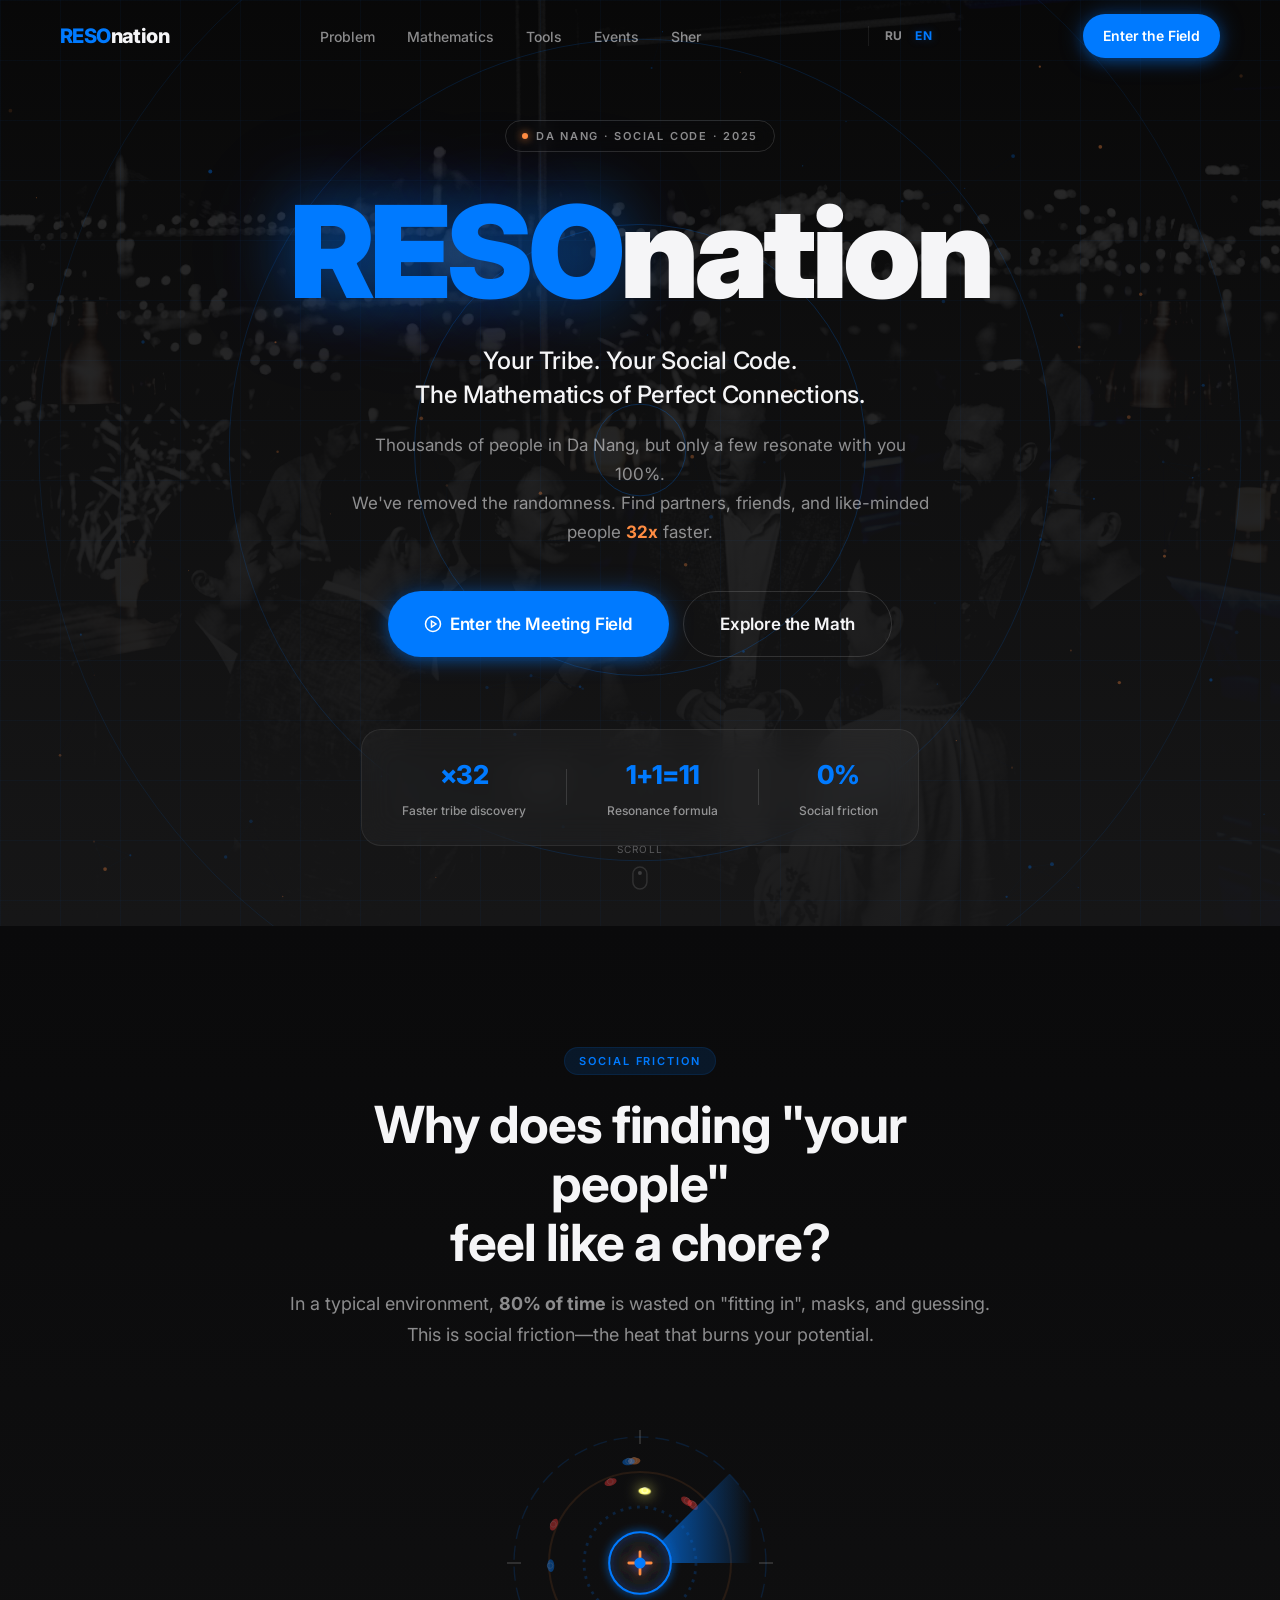
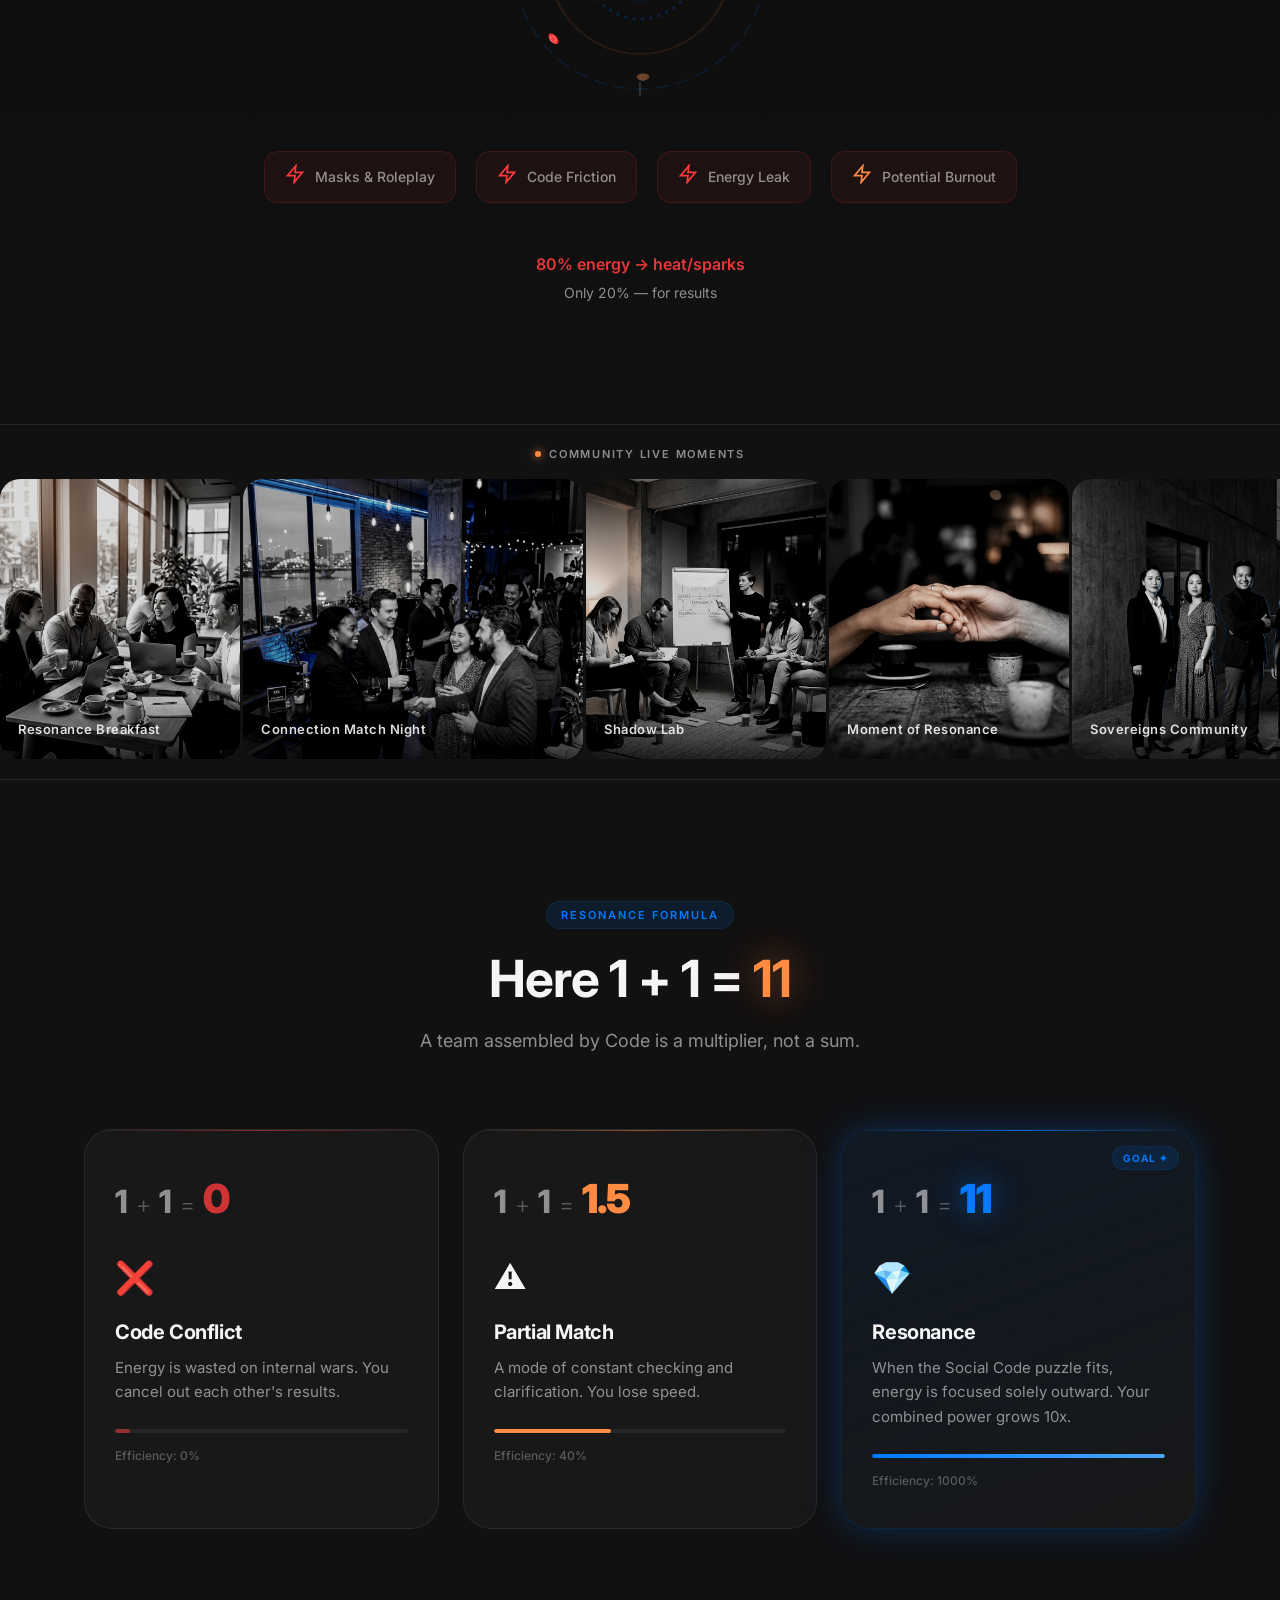
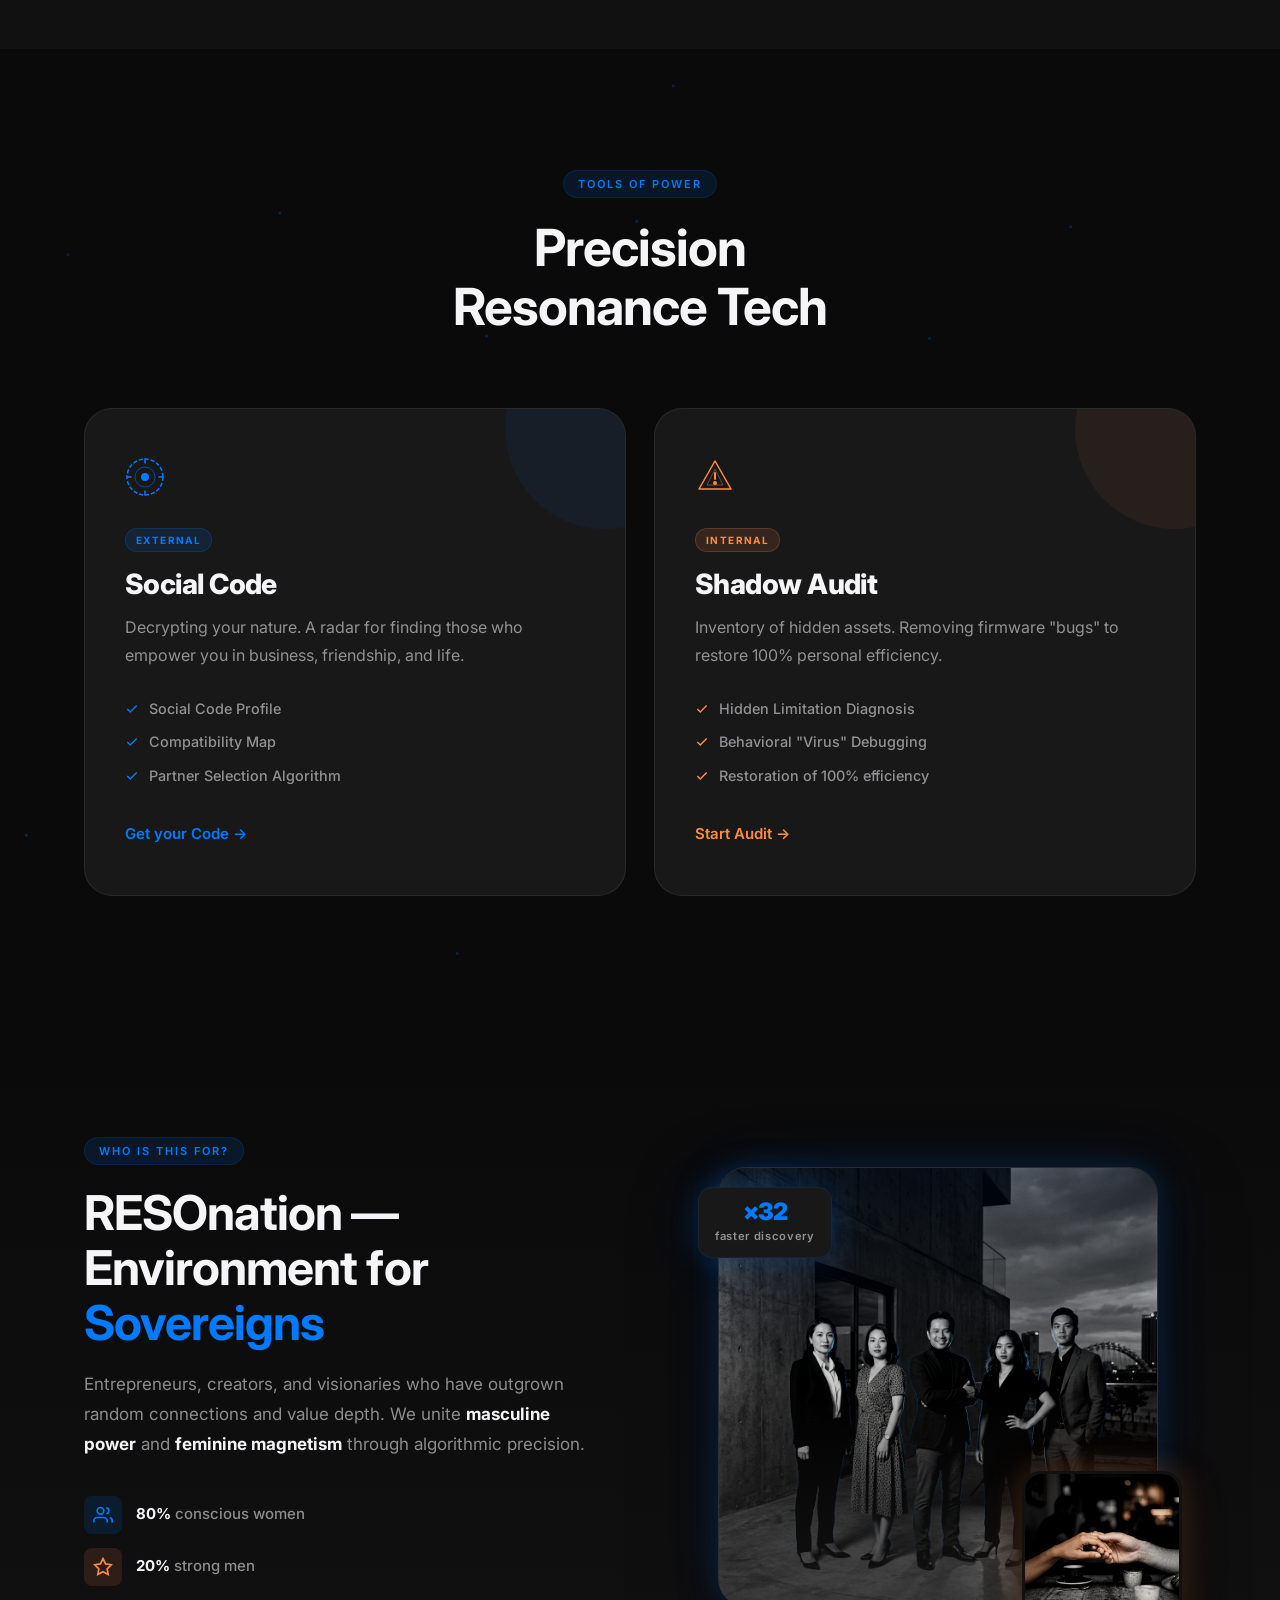
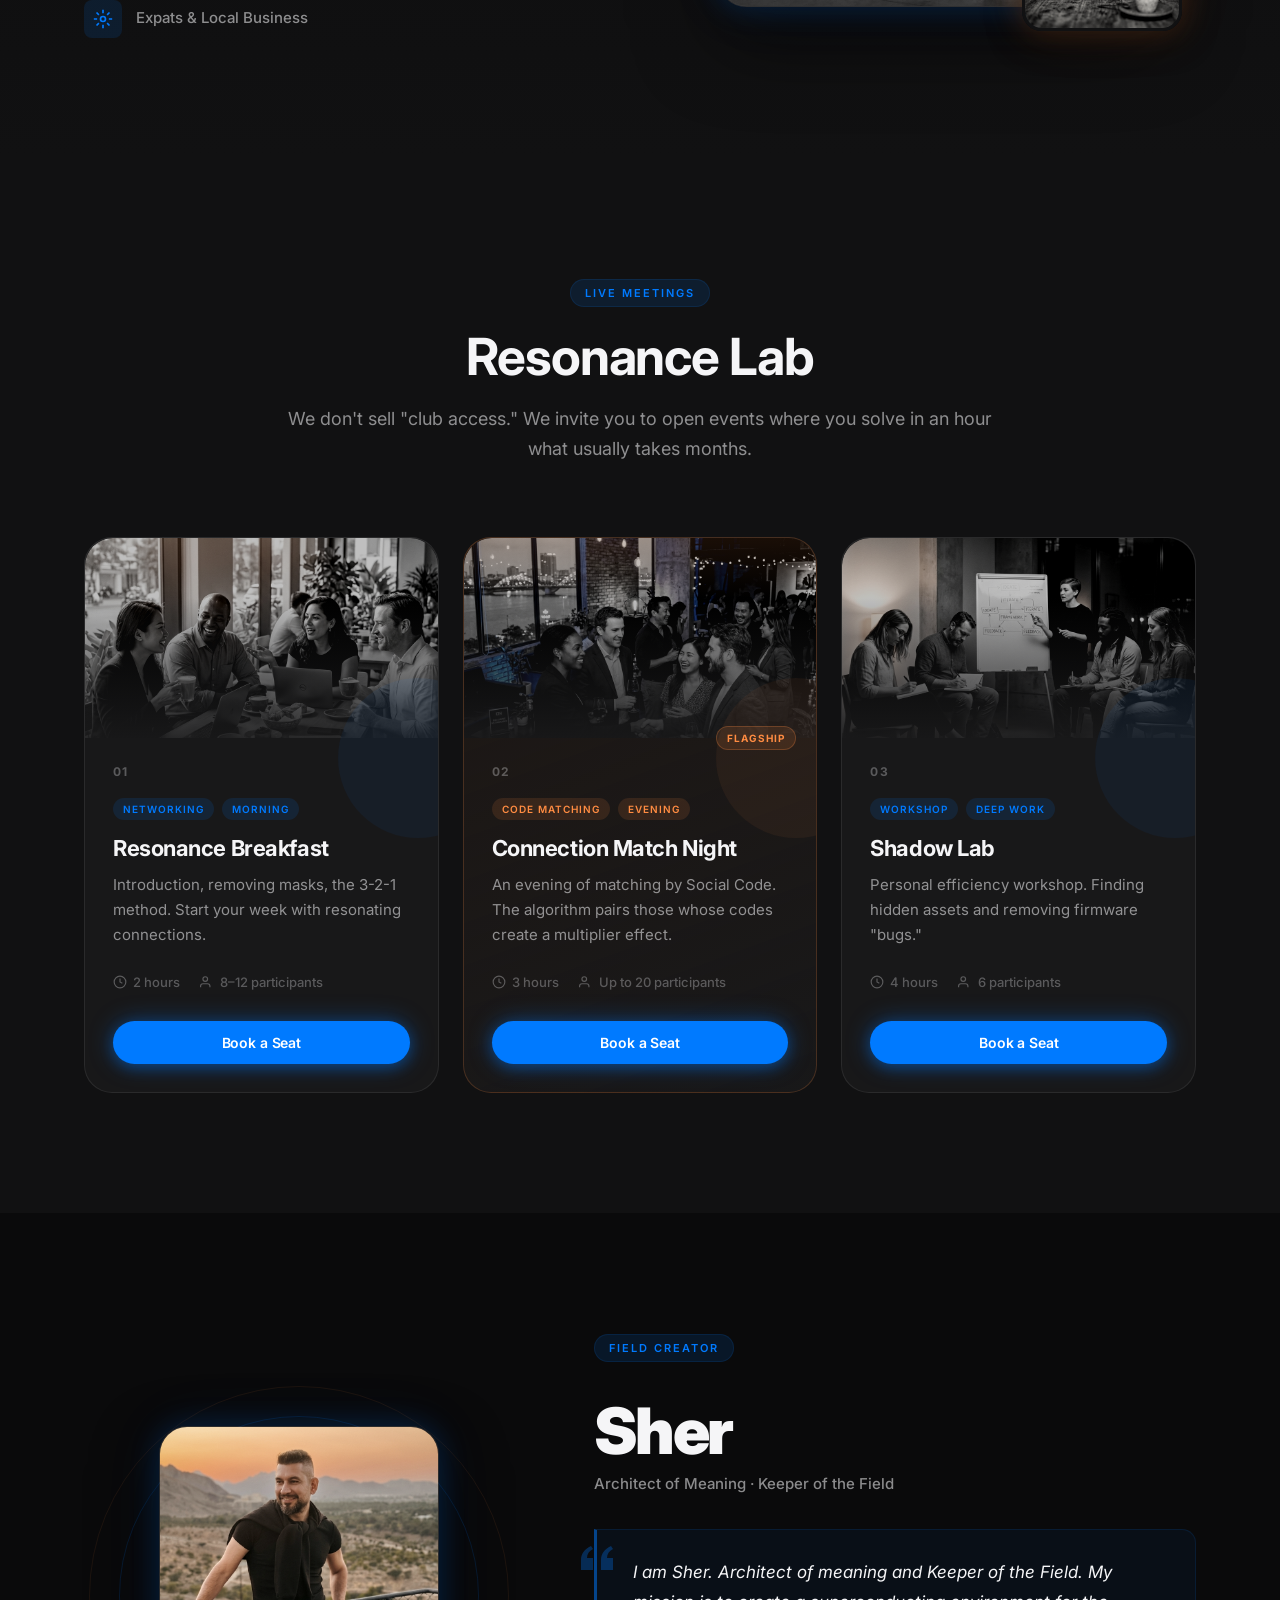
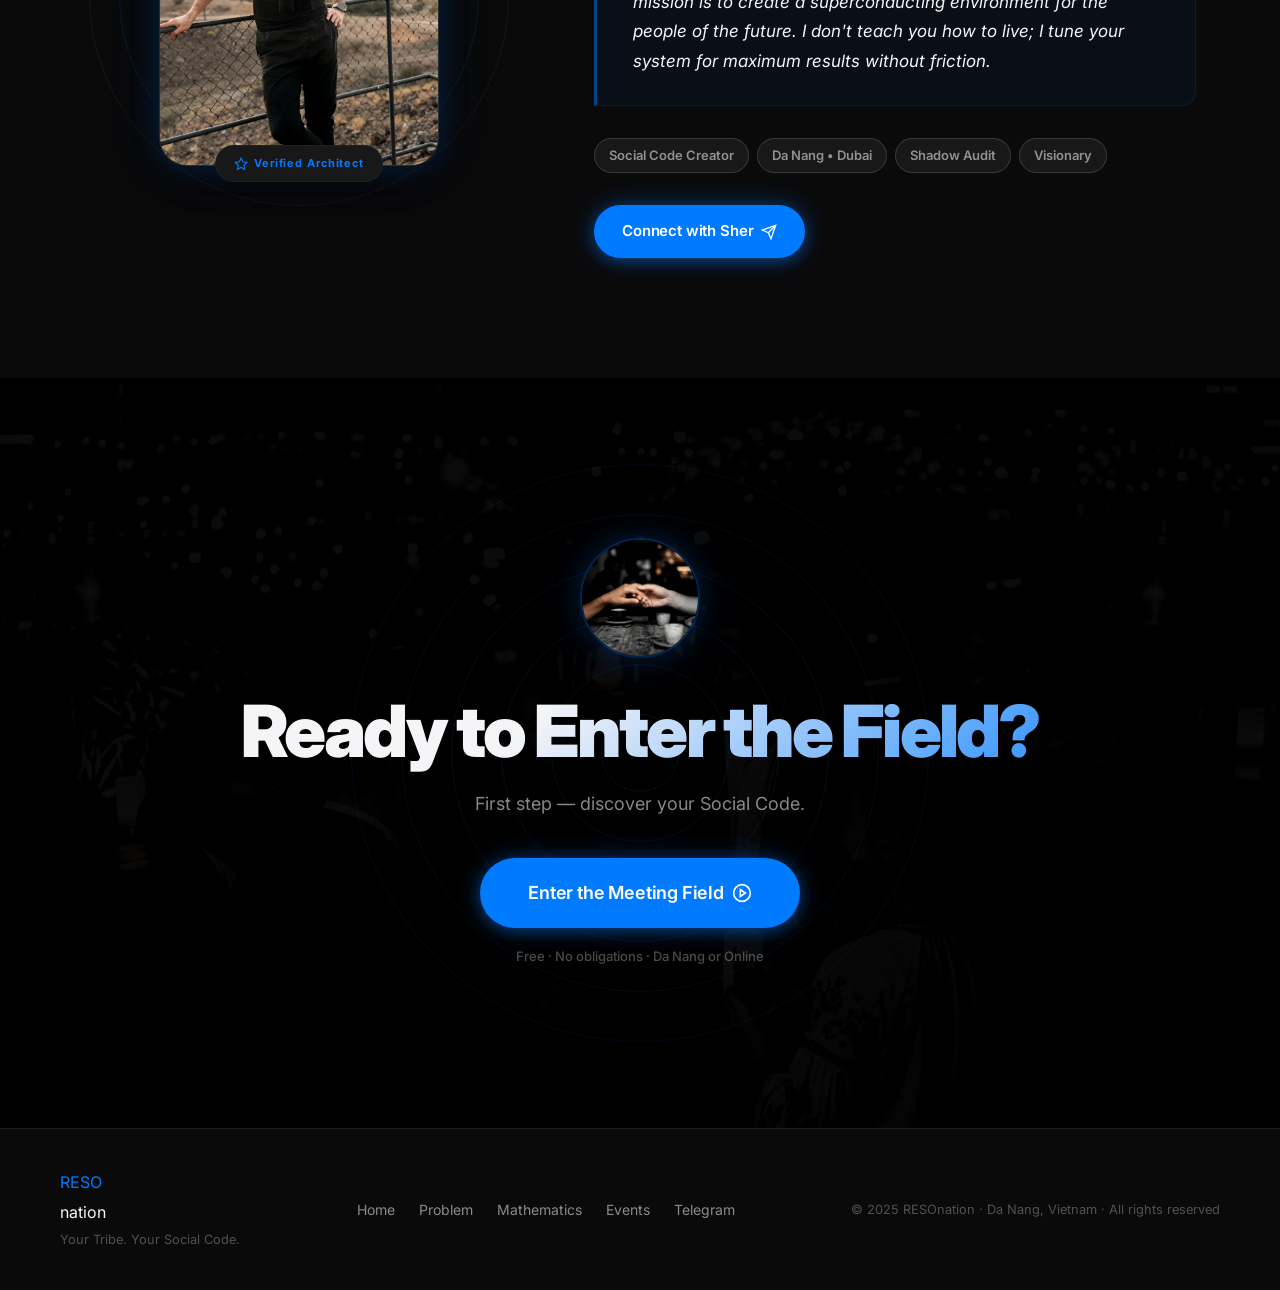
==== en.html @ 1ac28fac "feat: eliminate horizontal block shifts and restrict hero parallax" ====
<!DOCTYPE html>
<html lang="en">
<head>
  <meta charset="UTF-8" />
  <meta name="viewport" content="width=device-width, initial-scale=1.0" />
  <title>RESOnation — Your Tribe. Your Social Code.</title>
  <meta name="description" content="Find partners, friends, and like-minded people 32x faster. Social Code decryption for entrepreneurs and visionaries of Da Nang." />
  <link rel="preconnect" href="https://fonts.googleapis.com" />
  <link rel="preconnect" href="https://fonts.gstatic.com" crossorigin />
  <link href="https://fonts.googleapis.com/css2?family=Inter:wght@300;400;500;600;700;800;900&display=swap" rel="stylesheet" />
  <link rel="stylesheet" href="styles.css" />
</head>
<body>

  <!-- ═══════════════════════════════════════════════ NAV -->
  <nav class="nav" id="nav">
    <div class="nav__inner">
      <a href="#hero" class="nav__logo">
        <span class="logo-reso">RESO</span><span class="logo-nation">nation</span>
      </a>
      <ul class="nav__links">
        <li><a href="#problem">Problem</a></li>
        <li><a href="#math">Mathematics</a></li>
        <li><a href="#tools">Tools</a></li>
        <li><a href="#events">Events</a></li>
        <li><a href="#architect">Sher</a></li>
      </ul>
      <div class="lang-switcher">
        <a href="index.html" class="lang-link">RU</a>
        <a href="en.html" class="lang-link active">EN</a>
      </div>
      <a href="https://t.me/" id="nav-cta" class="btn btn--primary btn--sm">Enter the Field</a>
      <button class="nav__burger" id="nav-burger" aria-label="Menu">
        <span></span><span></span><span></span>
      </button>
    </div>
    <div class="nav__mobile" id="nav-mobile">
      <a href="#problem">Problem</a>
      <a href="#math">Mathematics</a>
      <a href="#tools">Tools</a>
      <a href="#events">Events</a>
      <a href="#architect">Sher</a>
      <div class="lang-switcher">
        <a href="index.html" class="lang-link">RU</a>
        <a href="en.html" class="lang-link active">EN</a>
      </div>
      <a href="https://t.me/" class="btn btn--primary">Enter the Field</a>
    </div>
  </nav>

  <!-- ═══════════════════════════════════════════════ HERO -->
  <section class="hero" id="hero">
    <!-- Photo background -->
    <div class="hero__photo-bg">
      <img src="img-hero-crowd.png" alt="Networking event Da Nang" />
    </div>

    <!-- Animated canvas background -->
    <canvas class="hero__canvas" id="resonance-canvas"></canvas>

    <!-- Grid overlay -->
    <div class="hero__grid"></div>

    <div class="hero__content">
      <div class="hero__tag">
        <span class="pulse-dot"></span>
        Da Nang · Social Code · 2025
      </div>

      <h1 class="hero__title">
        <span class="hero__reso">RESO</span><span class="hero__nation">nation</span>
      </h1>

      <p class="hero__slogan">Your Tribe. Your Social Code.<br/>The Mathematics of Perfect Connections.</p>

      <p class="hero__body">
        Thousands of people in Da Nang, but only a few resonate with you 100%.<br/>
        We've removed the randomness. Find partners, friends, and like-minded people
        <strong>32x</strong> faster.
      </p>

      <div class="hero__actions">
        <a href="https://t.me/" id="hero-cta" class="btn btn--primary btn--lg">
          <svg width="18" height="18" viewBox="0 0 24 24" fill="none" stroke="currentColor" stroke-width="2"><circle cx="12" cy="12" r="10"/><polygon points="10 8 16 12 10 16 10 8"/></svg>
          Enter the Meeting Field
        </a>
        <a href="#math" class="btn btn--ghost btn--lg">Explore the Math</a>
      </div>

      <div class="hero__stats">
        <div class="stat">
          <span class="stat__num">×32</span>
          <span class="stat__label">Faster tribe discovery</span>
        </div>
        <div class="stat__divider"></div>
        <div class="stat">
          <span class="stat__num">1+1=11</span>
          <span class="stat__label">Resonance formula</span>
        </div>
        <div class="stat__divider"></div>
        <div class="stat">
          <span class="stat__num">0%</span>
          <span class="stat__label">Social friction</span>
        </div>
      </div>
    </div>

    <div class="hero__scroll-hint">
      <span>Scroll</span>
      <svg width="16" height="24" viewBox="0 0 16 24" fill="none"><rect x="1" y="1" width="14" height="22" rx="7" stroke="currentColor" stroke-opacity="0.4" stroke-width="1.5"/><circle class="scroll-wheel" cx="8" cy="7" r="2" fill="currentColor" fill-opacity="0.6"/></svg>
    </div>
  </section>

  <!-- ═══════════════════════════════════════════════ PROBLEM -->
  <section class="section problem" id="problem">
    <div class="section__container">
      <div class="section__header">
        <span class="section__label">Social Friction</span>
        <h2 class="section__title">Why does finding "your people"<br/>feel like a chore?</h2>
        <p class="section__sub">
          In a typical environment, <strong>80% of time</strong> is wasted on "fitting in", masks, and guessing.
          This is social friction—the heat that burns your potential.
        </p>
      </div>

      <!-- Engine metaphor -->
      <div class="engine-diagram">
        <div class="engine__core">
          <!-- Premium SVG Scanner -->
          <svg class="scanner-svg" viewBox="0 0 200 200" fill="none" xmlns="http://www.w3.org/2000/svg">
            <defs>
              <filter id="scannerGlowEN" x="-20%" y="-20%" width="140%" height="140%">
                <feGaussianBlur stdDeviation="3" result="blur" />
                <feComposite in="SourceGraphic" in2="blur" operator="over" />
              </filter>
              <linearGradient id="sweepGradientEN" x1="100" y1="100" x2="180" y2="100" gradientUnits="userSpaceOnUse">
                <stop offset="0%" stop-color="#007AFF" stop-opacity="0.8" />
                <stop offset="100%" stop-color="#007AFF" stop-opacity="0" />
              </linearGradient>
            </defs>
            
            <!-- Background Rings -->
            <circle class="scanner__ring scanner__ring--outer" cx="100" cy="100" r="90" stroke="rgba(0,122,255,0.15)" stroke-width="1" stroke-dasharray="10 5" />
            <circle class="scanner__ring scanner__ring--mid" cx="100" cy="100" r="65" stroke="rgba(255,140,66,0.1)" stroke-width="1.5" />
            <circle class="scanner__ring scanner__ring--inner" cx="100" cy="100" r="40" stroke="rgba(0,122,255,0.2)" stroke-width="2" stroke-dasharray="2 4" />
            
            <g id="scanner-figures"></g>

            <!-- Radar Sweep -->
            <path class="scanner__sweep" d="M100 100 L190 100 A90 90 0 0 0 163.64 36.36 Z" fill="url(#sweepGradientEN)" />
            
            <!-- Coordinates / Data Markers -->
            <g class="scanner__markers" stroke="rgba(255,255,255,0.2)" stroke-width="1">
              <line x1="100" y1="5" x2="100" y2="15" />
              <line x1="100" y1="185" x2="100" y2="195" />
              <line x1="5" y1="100" x2="15" y2="100" />
              <line x1="185" y1="100" x2="195" y2="100" />
            </g>
            
            <!-- Center Core -->
            <g class="scanner__center" filter="url(#scannerGlowEN)">
              <circle cx="100" cy="100" r="22" fill="rgba(26,26,27,0.8)" stroke="#007AFF" stroke-width="1.5" />
              <path d="M92 100 H108 M100 92 V108" stroke="#FF8C42" stroke-width="2" stroke-linecap="round" />
              <circle cx="100" cy="100" r="4" fill="#007AFF" />
            </g>
          </svg>
        </div>

        <div class="friction-items">
          <div class="friction-item" data-delay="0">
            <div class="friction-item__spark">
              <svg width="20" height="20" viewBox="0 0 24 24" fill="none" stroke="#FF3B3B" stroke-width="2"><path d="M13 2L3 14h9l-1 8 10-12h-9l1-8z"/></svg>
            </div>
            <span>Masks & Roleplay</span>
          </div>
          <div class="friction-item" data-delay="100">
            <div class="friction-item__spark">
              <svg width="20" height="20" viewBox="0 0 24 24" fill="none" stroke="#FF3B3B" stroke-width="2"><path d="M13 2L3 14h9l-1 8 10-12h-9l1-8z"/></svg>
            </div>
            <span>Code Friction</span>
          </div>
          <div class="friction-item" data-delay="200">
            <div class="friction-item__spark">
              <svg width="20" height="20" viewBox="0 0 24 24" fill="none" stroke="#FF3B3B" stroke-width="2"><path d="M13 2L3 14h9l-1 8 10-12h-9l1-8z"/></svg>
            </div>
            <span>Energy Leak</span>
          </div>
          <div class="friction-item" data-delay="300">
            <div class="friction-item__spark">
              <svg width="20" height="20" viewBox="0 0 24 24" fill="none" stroke="#FF8C42" stroke-width="2"><path d="M13 2L3 14h9l-1 8 10-12h-9l1-8z"/></svg>
            </div>
            <span>Potential Burnout</span>
          </div>
        </div>

        <div class="engine-label">
          <span>80% energy → heat/sparks</span>
          <span class="engine-label__sub">Only 20% — for results</span>
        </div>
      </div>
    </div>
  </section>

  <!-- ═══════════════════════════════════════════════ PHOTO STRIP -->
  <section class="photo-strip">
    <div class="photo-strip__label">
      <span class="pulse-dot"></span>
      Community Live Moments
    </div>
    <div class="photo-strip__track">
      <!-- Original 5 -->
      <div class="photo-strip__item">
        <img src="img-breakfast.png" alt="Resonance Breakfast" />
        <div class="photo-strip__overlay">
          <span>Resonance Breakfast</span>
        </div>
      </div>
      <div class="photo-strip__item photo-strip__item--wide">
        <img src="img-match-night.png" alt="Connection Match Night" />
        <div class="photo-strip__overlay">
          <span>Connection Match Night</span>
        </div>
      </div>
      <div class="photo-strip__item">
        <img src="img-shadow-lab.png" alt="Shadow Lab" />
        <div class="photo-strip__overlay">
          <span>Shadow Lab</span>
        </div>
      </div>
      <div class="photo-strip__item">
        <img src="img-connection.png" alt="Moment of Resonance" />
        <div class="photo-strip__overlay">
          <span>Moment of Resonance</span>
        </div>
      </div>
      <div class="photo-strip__item photo-strip__item--wide">
        <img src="img-sovereigns.png" alt="Sovereigns Community" />
        <div class="photo-strip__overlay">
          <span>Sovereigns Community</span>
        </div>
      </div>
      <div class="photo-strip__item">
        <img src="img-mastermind.png" alt="Resonation Mastermind" />
        <div class="photo-strip__overlay">
          <span>Mastermind Session</span>
        </div>
      </div>
      <div class="photo-strip__item photo-strip__item--wide">
        <img src="img-dinner.png" alt="Resonation Dinner" />
        <div class="photo-strip__overlay">
          <span>Premium Dinner</span>
        </div>
      </div>

      <!-- Cloned for Infinite Scroll -->
      <div class="photo-strip__item">
        <img src="img-breakfast.png" alt="Resonance Breakfast" />
        <div class="photo-strip__overlay">
          <span>Resonance Breakfast</span>
        </div>
      </div>
      <div class="photo-strip__item photo-strip__item--wide">
        <img src="img-match-night.png" alt="Connection Match Night" />
        <div class="photo-strip__overlay">
          <span>Connection Match Night</span>
        </div>
      </div>
      <div class="photo-strip__item">
        <img src="img-shadow-lab.png" alt="Shadow Lab" />
        <div class="photo-strip__overlay">
          <span>Shadow Lab</span>
        </div>
      </div>
      <div class="photo-strip__item">
        <img src="img-connection.png" alt="Moment of Resonance" />
        <div class="photo-strip__overlay">
          <span>Moment of Resonance</span>
        </div>
      </div>
      <div class="photo-strip__item photo-strip__item--wide">
        <img src="img-sovereigns.png" alt="Sovereigns Community" />
        <div class="photo-strip__overlay">
          <span>Sovereigns Community</span>
        </div>
      </div>
      <div class="photo-strip__item">
        <img src="img-mastermind.png" alt="Resonation Mastermind" />
        <div class="photo-strip__overlay">
          <span>Mastermind Session</span>
        </div>
      </div>
      <div class="photo-strip__item photo-strip__item--wide">
        <img src="img-dinner.png" alt="Resonation Dinner" />
        <div class="photo-strip__overlay">
          <span>Premium Dinner</span>
        </div>
      </div>
    </div>
  </section>

  <!-- ═══════════════════════════════════════════════ MATH -->
  <section class="section math-section" id="math">
    <div class="section__container">
      <div class="section__header">
        <span class="section__label">Resonance Formula</span>
        <h2 class="section__title">Here 1 + 1 = <span class="glow-11">11</span></h2>
        <p class="section__sub">A team assembled by Code is a multiplier, not a sum.</p>
      </div>

      <div class="math-cards">
        <!-- 0 -->
        <div class="math-card math-card--conflict" data-result="0">
          <div class="math-card__formula">
            <span class="formula-num">1</span>
            <span class="formula-op">+</span>
            <span class="formula-num">1</span>
            <span class="formula-eq">=</span>
            <span class="formula-result result--zero">0</span>
          </div>
          <div class="math-card__icon">❌</div>
          <h3 class="math-card__title">Code Conflict</h3>
          <p class="math-card__desc">Energy is wasted on internal wars. You cancel out each other's results.</p>
          <div class="math-card__bar">
            <div class="math-card__fill" style="width: 5%"></div>
          </div>
          <span class="math-card__efficiency">Efficiency: 0%</span>
        </div>

        <!-- 1.5 -->
        <div class="math-card math-card--partial" data-result="1.5">
          <div class="math-card__formula">
            <span class="formula-num">1</span>
            <span class="formula-op">+</span>
            <span class="formula-num">1</span>
            <span class="formula-eq">=</span>
            <span class="formula-result result--partial">1.5</span>
          </div>
          <div class="math-card__icon">⚠️</div>
          <h3 class="math-card__title">Partial Match</h3>
          <p class="math-card__desc">A mode of constant checking and clarification. You lose speed.</p>
          <div class="math-card__bar">
            <div class="math-card__fill" style="width: 40%"></div>
          </div>
          <span class="math-card__efficiency">Efficiency: 40%</span>
        </div>

        <!-- 11 -->
        <div class="math-card math-card--resonance" data-result="11">
          <div class="math-card__badge">Goal ✦</div>
          <div class="math-card__formula">
            <span class="formula-num">1</span>
            <span class="formula-op">+</span>
            <span class="formula-num">1</span>
            <span class="formula-eq">=</span>
            <span class="formula-result result--eleven">11</span>
          </div>
          <div class="math-card__icon">💎</div>
          <h3 class="math-card__title">Resonance</h3>
          <p class="math-card__desc">When the Social Code puzzle fits, energy is focused solely outward. Your combined power grows 10x.</p>
          <div class="math-card__bar">
            <div class="math-card__fill math-card__fill--glow" style="width: 100%"></div>
          </div>
          <span class="math-card__efficiency">Efficiency: 1000%</span>
        </div>
      </div>
    </div>
  </section>

  <!-- ═══════════════════════════════════════════════ TOOLS -->
  <section class="section tools-section" id="tools">
    <div class="section__container">
      <div class="section__header">
        <span class="section__label">Tools of Power</span>
        <h2 class="section__title">Precision<br/>Resonance Tech</h2>
      </div>

      <div class="tools-grid">
        <!-- Social Code -->
        <div class="tool-card tool-card--code">
          <div class="tool-card__icon">
            <svg width="40" height="40" viewBox="0 0 40 40" fill="none">
              <circle cx="20" cy="20" r="18" stroke="#007AFF" stroke-width="1.5" stroke-dasharray="4 2"/>
              <circle cx="20" cy="20" r="10" stroke="#007AFF" stroke-width="1" opacity="0.5"/>
              <circle cx="20" cy="20" r="4" fill="#007AFF"/>
              <path d="M20 2 L20 6 M20 34 L20 38 M2 20 L6 20 M34 20 L38 20" stroke="#007AFF" stroke-width="1.5" stroke-linecap="round"/>
            </svg>
          </div>
          <span class="tool-card__tag">External</span>
          <h3 class="tool-card__title">Social Code</h3>
          <p class="tool-card__desc">
            Decrypting your nature. A radar for finding those who empower you in business, friendship, and life.
          </p>
          <ul class="tool-card__features">
            <li>
              <svg width="14" height="14" viewBox="0 0 24 24" fill="none" stroke="#007AFF" stroke-width="2.5"><polyline points="20 6 9 17 4 12"/></svg>
              Social Code Profile
            </li>
            <li>
              <svg width="14" height="14" viewBox="0 0 24 24" fill="none" stroke="#007AFF" stroke-width="2.5"><polyline points="20 6 9 17 4 12"/></svg>
              Compatibility Map
            </li>
            <li>
              <svg width="14" height="14" viewBox="0 0 24 24" fill="none" stroke="#007AFF" stroke-width="2.5"><polyline points="20 6 9 17 4 12"/></svg>
              Partner Selection Algorithm
            </li>
          </ul>
          <a href="https://t.me/" class="tool-card__cta">Get your Code →</a>
        </div>

        <!-- Shadow Audit -->
        <div class="tool-card tool-card--shadow">
          <div class="tool-card__icon">
            <svg width="40" height="40" viewBox="0 0 40 40" fill="none">
              <path d="M20 4 L36 32 L4 32 Z" stroke="#FF8C42" stroke-width="1.5" stroke-linejoin="round"/>
              <path d="M20 12 L28 28 L12 28 Z" stroke="#FF8C42" stroke-width="1" opacity="0.4" stroke-linejoin="round"/>
              <circle cx="20" cy="26" r="2" fill="#FF8C42"/>
              <path d="M20 16 L20 22" stroke="#FF8C42" stroke-width="2" stroke-linecap="round"/>
            </svg>
          </div>
          <span class="tool-card__tag tool-card__tag--copper">Internal</span>
          <h3 class="tool-card__title">Shadow Audit</h3>
          <p class="tool-card__desc">
            Inventory of hidden assets. Removing firmware "bugs" to restore 100% personal efficiency.
          </p>
          <ul class="tool-card__features">
            <li>
              <svg width="14" height="14" viewBox="0 0 24 24" fill="none" stroke="#FF8C42" stroke-width="2.5"><polyline points="20 6 9 17 4 12"/></svg>
              Hidden Limitation Diagnosis
            </li>
            <li>
              <svg width="14" height="14" viewBox="0 0 24 24" fill="none" stroke="#FF8C42" stroke-width="2.5"><polyline points="20 6 9 17 4 12"/></svg>
              Behavioral "Virus" Debugging
            </li>
            <li>
              <svg width="14" height="14" viewBox="0 0 24 24" fill="none" stroke="#FF8C42" stroke-width="2.5"><polyline points="20 6 9 17 4 12"/></svg>
              Restoration of 100% efficiency
            </li>
          </ul>
          <a href="https://t.me/" class="tool-card__cta tool-card__cta--copper">Start Audit →</a>
        </div>
      </div>
    </div>

    <!-- Background decoration -->
    <div class="tools-section__bg">
      <canvas id="tools-canvas"></canvas>
    </div>
  </section>

  <!-- ═══════════════════════════════════════════════ NATION -->
  <section class="section nation-section" id="nation">
    <div class="section__container">
      <div class="nation-content">
        <div class="nation-text">
          <span class="section__label">Who is this for?</span>
          <h2 class="nation__title">RESOnation —<br/>Environment for <em>Sovereigns</em></h2>
          <p class="nation__body">
            Entrepreneurs, creators, and visionaries who have outgrown random connections
            and value depth. We unite <strong>masculine power</strong> and <strong>feminine magnetism</strong>
            through algorithmic precision.
          </p>
          <div class="nation__pillars">
            <div class="pillar">
              <div class="pillar__icon pillar__icon--blue">
                <svg width="20" height="20" viewBox="0 0 24 24" fill="none" stroke="currentColor" stroke-width="2"><path d="M17 21v-2a4 4 0 0 0-4-4H5a4 4 0 0 0-4 4v2"/><circle cx="9" cy="7" r="4"/><path d="M23 21v-2a4 4 0 0 0-3-3.87"/><path d="M16 3.13a4 4 0 0 1 0 7.75"/></svg>
              </div>
              <div>
                <strong>80%</strong> conscious women
              </div>
            </div>
            <div class="pillar">
              <div class="pillar__icon pillar__icon--copper">
                <svg width="20" height="20" viewBox="0 0 24 24" fill="none" stroke="currentColor" stroke-width="2"><polygon points="12 2 15.09 8.26 22 9.27 17 14.14 18.18 21.02 12 17.77 5.82 21.02 7 14.14 2 9.27 8.91 8.26 12 2"/></svg>
              </div>
              <div>
                <strong>20%</strong> strong men
              </div>
            </div>
            <div class="pillar">
              <div class="pillar__icon pillar__icon--blue">
                <svg width="20" height="20" viewBox="0 0 24 24" fill="none" stroke="currentColor" stroke-width="2"><circle cx="12" cy="12" r="3"/><path d="M12 1v4M12 19v4M4.22 4.22l2.83 2.83M16.95 16.95l2.83 2.83M1 12h4M19 12h4M4.22 19.78l2.83-2.83M16.95 7.05l2.83-2.83"/></svg>
              </div>
              <div>
                Expats & Local Business
              </div>
            </div>
          </div>
        </div>

        <div class="nation-visual">
          <div class="nation-photo-stack">
            <div class="nation-photo-main">
              <img src="img-sovereigns.png" alt="RESOnation Sovereigns community" />
              <div class="nation-photo-main__overlay"></div>
            </div>
            <div class="nation-photo-secondary">
              <img src="img-connection.png" alt="Moment of Resonance" />
            </div>
            <div class="nation-photo-badge">
              <div class="nation-photo-badge__num">×32</div>
              <div class="nation-photo-badge__label">faster discovery</div>
            </div>
          </div>
        </div>
      </div>
    </div>
  </section>

  <!-- ═══════════════════════════════════════════════ EVENTS -->
  <section class="section events-section" id="events">
    <div class="section__container">
      <div class="section__header">
        <span class="section__label">Live Meetings</span>
        <h2 class="section__title">Resonance Lab</h2>
        <p class="section__sub">
          We don't sell "club access." We invite you to open events
          where you solve in an hour what usually takes months.
        </p>
      </div>

      <div class="events-grid">
        <!-- Event 1 -->
        <article class="event-card" id="event-breakfast">
          <div class="event-card__cover">
            <img src="img-breakfast.png" alt="Resonance Breakfast" />
            <div class="event-card__cover-overlay"></div>
          </div>
          <div class="event-card__body">
            <div class="event-card__number">01</div>
            <div class="event-card__glow event-card__glow--blue"></div>
            <div class="event-card__meta">
              <span class="event-tag">Networking</span>
              <span class="event-tag">Morning</span>
            </div>
            <h3 class="event-card__title">Resonance Breakfast</h3>
            <p class="event-card__desc">
              Introduction, removing masks, the 3-2-1 method. Start your week with resonating connections.
            </p>
            <div class="event-card__details">
              <span>
                <svg width="14" height="14" viewBox="0 0 24 24" fill="none" stroke="currentColor" stroke-width="2"><circle cx="12" cy="12" r="10"/><polyline points="12 6 12 12 16 14"/></svg>
                2 hours
              </span>
              <span>
                <svg width="14" height="14" viewBox="0 0 24 24" fill="none" stroke="currentColor" stroke-width="2"><path d="M17 21v-2a4 4 0 0 0-4-4H5a4 4 0 0 0-4 4v2"/><circle cx="9" cy="7" r="4"/></svg>
                8–12 participants
              </span>
            </div>
            <a href="https://t.me/" class="btn btn--primary btn--sm event-card__cta" id="breakfast-cta">Book a Seat</a>
          </div>
        </article>

        <!-- Event 2 -->
        <article class="event-card event-card--featured" id="event-match">
          <div class="event-card__cover">
            <img src="img-match-night.png" alt="Connection Match Night" />
            <div class="event-card__cover-overlay event-card__cover-overlay--copper"></div>
          </div>
          <div class="event-card__body">
            <div class="event-card__number">02</div>
            <div class="event-card__badge">Flagship</div>
            <div class="event-card__glow event-card__glow--copper"></div>
            <div class="event-card__meta">
              <span class="event-tag event-tag--copper">Code Matching</span>
              <span class="event-tag event-tag--copper">Evening</span>
            </div>
            <h3 class="event-card__title">Connection Match Night</h3>
            <p class="event-card__desc">
              An evening of matching by Social Code. The algorithm pairs those whose codes create a multiplier effect.
            </p>
            <div class="event-card__details">
              <span>
                <svg width="14" height="14" viewBox="0 0 24 24" fill="none" stroke="currentColor" stroke-width="2"><circle cx="12" cy="12" r="10"/><polyline points="12 6 12 12 16 14"/></svg>
                3 hours
              </span>
              <span>
                <svg width="14" height="14" viewBox="0 0 24 24" fill="none" stroke="currentColor" stroke-width="2"><path d="M17 21v-2a4 4 0 0 0-4-4H5a4 4 0 0 0-4 4v2"/><circle cx="9" cy="7" r="4"/></svg>
                Up to 20 participants
              </span>
            </div>
            <a href="https://t.me/" class="btn btn--primary btn--sm event-card__cta" id="match-cta">Book a Seat</a>
          </div>
        </article>

        <!-- Event 3 -->
        <article class="event-card" id="event-shadow">
          <div class="event-card__cover">
            <img src="img-shadow-lab.png" alt="Shadow Lab" />
            <div class="event-card__cover-overlay"></div>
          </div>
          <div class="event-card__body">
            <div class="event-card__number">03</div>
            <div class="event-card__glow event-card__glow--blue"></div>
            <div class="event-card__meta">
              <span class="event-tag">Workshop</span>
              <span class="event-tag">Deep Work</span>
            </div>
            <h3 class="event-card__title">Shadow Lab</h3>
            <p class="event-card__desc">
              Personal efficiency workshop. Finding hidden assets and removing firmware "bugs."
            </p>
            <div class="event-card__details">
              <span>
                <svg width="14" height="14" viewBox="0 0 24 24" fill="none" stroke="currentColor" stroke-width="2"><circle cx="12" cy="12" r="10"/><polyline points="12 6 12 12 16 14"/></svg>
                4 hours
              </span>
              <span>
                <svg width="14" height="14" viewBox="0 0 24 24" fill="none" stroke="currentColor" stroke-width="2"><path d="M17 21v-2a4 4 0 0 0-4-4H5a4 4 0 0 0-4 4v2"/><circle cx="9" cy="7" r="4"/></svg>
                6 participants
              </span>
            </div>
            <a href="https://t.me/" class="btn btn--primary btn--sm event-card__cta" id="shadow-cta">Book a Seat</a>
          </div>
        </article>
      </div>
    </div>
  </section>

  <!-- ═══════════════════════════════════════════════ ARCHITECT -->
  <section class="section architect-section" id="architect">
    <div class="section__container">
      <div class="architect-content">

        <div class="architect-photo">
          <div class="architect-photo__frame">
            <div class="architect-photo__rings">
              <div class="arch-ring arch-ring--1"></div>
              <div class="arch-ring arch-ring--2"></div>
            </div>
            <div class="architect-photo__img">
              <img src="img-architect.png" alt="Sher — Architect of meaning and Keeper of the Field" />
            </div>
            <div class="architect-photo__badge">
              <svg width="14" height="14" viewBox="0 0 24 24" fill="none" stroke="currentColor" stroke-width="2"><polygon points="12 2 15.09 8.26 22 9.27 17 14.14 18.18 21.02 12 17.77 5.82 21.02 7 14.14 2 9.27 8.91 8.26 12 2"/></svg>
              Verified Architect
            </div>
          </div>
        </div>

        <div class="architect-text">
          <span class="section__label">Field Creator</span>
          <h2 class="architect__name">Sher</h2>
          <p class="architect__role">Architect of Meaning · Keeper of the Field</p>

          <blockquote class="architect-quote">
            <svg class="quote-mark" width="32" height="24" viewBox="0 0 32 24" fill="none">
              <path d="M0 24V14C0 8 3.33 3.33 10 0L12 3C8 5 6 8 6 12H12V24H0ZM20 24V14C20 8 23.33 3.33 30 0L32 3C28 5 26 8 26 12H32V24H20Z" fill="#007AFF" opacity="0.3"/>
            </svg>
            <p>I am Sher. Architect of meaning and Keeper of the Field. My mission is to create a superconducting environment for the people of the future. I don't teach you how to live; I tune your system for maximum results without friction.</p>
          </blockquote>

          <div class="architect-tags">
            <span class="arch-tag">Social Code Creator</span>
            <span class="arch-tag">Da Nang • Dubai</span>
            <span class="arch-tag">Shadow Audit</span>
            <span class="arch-tag">Visionary</span>
          </div>

          <a href="https://t.me/" id="architect-cta" class="btn btn--primary">
            Connect with Sher
            <svg width="16" height="16" viewBox="0 0 24 24" fill="none" stroke="currentColor" stroke-width="2"><line x1="22" y1="2" x2="11" y2="13"/><polygon points="22 2 15 22 11 13 2 9 22 2"/></svg>
          </a>
        </div>

      </div>
    </div>
  </section>

  <!-- ═══════════════════════════════════════════════ FINAL CTA -->
  <section class="section final-cta" id="final-cta">
    <div class="final-cta__photo-bg">
      <img src="img-hero-crowd.png" alt="RESOnation community" />
    </div>
    <canvas class="final-cta__canvas" id="cta-canvas"></canvas>
    <div class="section__container">
      <div class="final-cta__connection-img">
        <img src="img-connection.png" alt="Moment of Resonance" />
      </div>
      <h2 class="final-cta__title">Ready to Enter the Field?</h2>
      <p class="final-cta__sub">First step — discover your Social Code.</p>
      <a href="https://t.me/" id="final-cta-btn" class="btn btn--primary btn--xl">
        Enter the Meeting Field
        <svg width="20" height="20" viewBox="0 0 24 24" fill="none" stroke="currentColor" stroke-width="2"><circle cx="12" cy="12" r="10"/><polygon points="10 8 16 12 10 16 10 8"/></svg>
      </a>
      <p class="final-cta__note">Free · No obligations · Da Nang or Online</p>
    </div>
  </section>

  <!-- ═══════════════════════════════════════════════ FOOTER -->
  <footer class="footer">
    <div class="footer__inner">
      <div class="footer__brand">
        <span class="logo-reso">RESO</span><span class="logo-nation">nation</span>
        <p>Your Tribe. Your Social Code.</p>
      </div>
      <div class="footer__links">
        <a href="#hero">Home</a>
        <a href="#problem">Problem</a>
        <a href="#math">Mathematics</a>
        <a href="#events">Events</a>
        <a href="https://t.me/">Telegram</a>
      </div>
      <div class="footer__copy">
        © 2025 RESOnation · Da Nang, Vietnam · All rights reserved
      </div>
    </div>
  </footer>

  <script src="script.js"></script>
</body>
</html>
---- styles.css ----
/* ═══════════════════════════════════════════════════════════
   RESOnation — Tech-Zen Design System
   ═══════════════════════════════════════════════════════════ */

:root {
  --color-base: #0A0A0B;
  --color-base-2: #111112;
  --color-base-3: #181819;
  --color-blue: #007AFF;
  --color-blue-glow: rgba(0, 122, 255, 0.25);
  --color-blue-dim: rgba(0, 122, 255, 0.12);
  --color-copper: #FF8C42;
  --color-copper-glow: rgba(255, 140, 66, 0.25);
  --color-copper-dim: rgba(255, 140, 66, 0.12);
  --color-text: #F5F5F7;
  --color-text-muted: rgba(245, 245, 247, 0.55);
  --color-text-subtle: rgba(245, 245, 247, 0.3);
  --color-border: rgba(245, 245, 247, 0.08);
  --color-border-strong: rgba(245, 245, 247, 0.14);

  --font: 'Inter', -apple-system, BlinkMacSystemFont, 'Segoe UI', sans-serif;

  --radius-sm: 8px;
  --radius-md: 14px;
  --radius-lg: 20px;
  --radius-xl: 28px;
  --radius-full: 9999px;

  --shadow-blue: 0 0 30px rgba(0, 122, 255, 0.2), 0 0 60px rgba(0, 122, 255, 0.08);
  --shadow-copper: 0 0 30px rgba(255, 140, 66, 0.2), 0 0 60px rgba(255, 140, 66, 0.08);
  --shadow-card: 0 8px 32px rgba(0, 0, 0, 0.4), 0 1px 0 rgba(255,255,255,0.05) inset;
}

/* ── Reset ──────────────────────────────────────────────── */
*, *::before, *::after { box-sizing: border-box; margin: 0; padding: 0; }
html { scroll-behavior: smooth; font-size: 16px; }
body {
  font-family: var(--font);
  background: var(--color-base);
  color: var(--color-text);
  overflow-x: hidden;
  line-height: 1.65;
  -webkit-font-smoothing: antialiased;
}
img { max-width: 100%; display: block; }
a { text-decoration: none; color: inherit; }
ul { list-style: none; }

/* ── Typography ─────────────────────────────────────────── */
h1, h2, h3, h4 {
  font-weight: 700;
  letter-spacing: -0.02em;
  line-height: 1.15;
}

/* ── Utility ────────────────────────────────────────────── */
.section__container {
  max-width: 1160px;
  margin: 0 auto;
  padding: 0 24px;
}
.section {
  padding: 120px 0;
  position: relative;
}
.section__header {
  text-align: center;
  max-width: 720px;
  margin: 0 auto 72px;
}
.section__label {
  display: inline-block;
  font-size: 11px;
  font-weight: 600;
  letter-spacing: 0.18em;
  text-transform: uppercase;
  color: var(--color-blue);
  border: 1px solid var(--color-blue-dim);
  background: var(--color-blue-dim);
  padding: 4px 14px;
  border-radius: var(--radius-full);
  margin-bottom: 20px;
}
.section__title {
  font-size: clamp(2rem, 4.5vw, 3.2rem);
  color: var(--color-text);
  margin-bottom: 18px;
}
.section__sub {
  font-size: 1.125rem;
  color: var(--color-text-muted);
  line-height: 1.7;
}

/* ── Buttons ────────────────────────────────────────────── */
.btn {
  display: inline-flex;
  align-items: center;
  gap: 8px;
  font-family: var(--font);
  font-weight: 600;
  border-radius: var(--radius-full);
  cursor: pointer;
  border: none;
  transition: all 0.25s cubic-bezier(0.4, 0, 0.2, 1);
  letter-spacing: -0.01em;
}
.btn--primary {
  background: var(--color-blue);
  color: #fff;
  padding: 14px 28px;
  font-size: 0.9375rem;
  box-shadow: 0 0 24px rgba(0, 122, 255, 0.35), 0 4px 14px rgba(0, 122, 255, 0.3);
}
.btn--primary:hover {
  background: #0080FF;
  box-shadow: 0 0 40px rgba(0, 122, 255, 0.55), 0 8px 24px rgba(0, 122, 255, 0.4);
  transform: translateY(-2px);
}
.btn--ghost {
  background: transparent;
  color: var(--color-text);
  padding: 13px 28px;
  font-size: 0.9375rem;
  border: 1px solid var(--color-border-strong);
}
.btn--ghost:hover {
  border-color: rgba(245,245,247,0.3);
  background: rgba(245,245,247,0.05);
  transform: translateY(-2px);
}
.btn--sm { padding: 10px 20px; font-size: 0.875rem; }
.btn--lg { padding: 18px 36px; font-size: 1.0625rem; }
.btn--xl { padding: 20px 48px; font-size: 1.125rem; }

/* ─────────────────────────────────────────────────────────
   NAV
───────────────────────────────────────────────────────── */
.nav {
  position: fixed;
  top: 0; left: 0; right: 0;
  z-index: 1000;
  padding: 0 24px;
  transition: background 0.3s, border-color 0.3s;
}
.nav.scrolled {
  background: rgba(10, 10, 11, 0.85);
  backdrop-filter: blur(16px) saturate(180%);
  -webkit-backdrop-filter: blur(16px) saturate(180%);
  border-bottom: 1px solid var(--color-border);
}
.nav__inner {
  max-width: 1160px;
  margin: 0 auto;
  display: flex;
  align-items: center;
  justify-content: space-between;
  height: 72px;
  gap: 32px;
}
.nav__logo {
  font-size: 1.25rem;
  font-weight: 800;
  letter-spacing: -0.03em;
  flex-shrink: 0;
}
.logo-reso { color: var(--color-blue); }
.logo-nation { color: var(--color-text); }
.nav__links {
  display: flex;
  gap: 32px;
  align-items: center;
}
.nav__links a {
  font-size: 0.875rem;
  font-weight: 500;
  color: var(--color-text-muted);
  transition: color 0.2s;
}
.nav__links a:hover { color: var(--color-text); }
.nav__burger {
  display: none;
  flex-direction: column;
  gap: 5px;
  background: none;
  border: none;
  cursor: pointer;
  padding: 4px;
}
.nav__burger span {
  display: block;
  width: 22px;
  height: 2px;
  background: var(--color-text);
  border-radius: 2px;
  transition: transform 0.3s, opacity 0.3s;
}
.nav__mobile {
  display: none;
  flex-direction: column;
  padding: 20px 0;
  gap: 16px;
  border-top: 1px solid var(--color-border);
  background: rgba(26,26,27,0.97);
}
.nav__mobile a {
  font-size: 1rem;
  font-weight: 500;
  color: var(--color-text-muted);
  padding: 8px 0;
  border-bottom: 1px solid var(--color-border);
}
.nav__mobile a:last-child { border-bottom: none; }
.nav__mobile.open { display: flex; }

/* Language Switcher */
.lang-switcher {
  display: flex;
  gap: 12px;
  align-items: center;
  margin-left: 16px;
  padding-left: 16px;
  border-left: 1px solid var(--color-border);
}

.lang-link {
  font-size: 0.75rem;
  font-weight: 700;
  text-transform: uppercase;
  color: var(--color-text-muted);
  text-decoration: none;
  transition: all 0.2s ease;
  letter-spacing: 0.05em;
}

.lang-link:hover {
  color: var(--color-text);
}

.lang-link.active {
  color: var(--color-blue);
  text-shadow: 0 0 10px rgba(0, 122, 255, 0.3);
}

@media (max-width: 768px) {
  .lang-switcher {
    margin: 16px 0 0 0;
    padding: 16px 0 0 0;
    border-left: none;
    border-top: 1px solid var(--color-border);
    justify-content: center;
  }
}

/* ─────────────────────────────────────────────────────────
   HERO
───────────────────────────────────────────────────────── */
.hero {
  min-height: 100vh;
  display: flex;
  flex-direction: column;
  align-items: center;
  justify-content: center;
  position: relative;
  overflow: hidden;
  padding: 120px 24px 80px;
}
.hero__canvas {
  position: absolute;
  inset: 0;
  width: 100%;
  height: 100%;
  opacity: 0.7;
}
.hero__grid {
  position: absolute;
  inset: 0;
  background-image:
    linear-gradient(rgba(0, 122, 255, 0.04) 1px, transparent 1px),
    linear-gradient(90deg, rgba(0, 122, 255, 0.04) 1px, transparent 1px);
  background-size: 60px 60px;
  pointer-events: none;
}
.hero__content {
  position: relative;
  z-index: 2;
  text-align: center;
  max-width: 860px;
  display: flex;
  flex-direction: column;
  align-items: center;
  gap: 0;
}
.hero__tag {
  display: inline-flex;
  align-items: center;
  gap: 8px;
  font-size: 11px;
  font-weight: 600;
  letter-spacing: 0.16em;
  text-transform: uppercase;
  color: var(--color-text-muted);
  border: 1px solid var(--color-border-strong);
  padding: 6px 16px;
  border-radius: var(--radius-full);
  margin-bottom: 36px;
  backdrop-filter: blur(8px);
}
.pulse-dot {
  width: 6px;
  height: 6px;
  border-radius: 50%;
  background: var(--color-copper);
  box-shadow: 0 0 8px var(--color-copper);
  animation: pulse 2s ease-in-out infinite;
}
@keyframes pulse {
  0%, 100% { opacity: 1; transform: scale(1); }
  50% { opacity: 0.5; transform: scale(0.8); }
}
.hero__title {
  font-size: clamp(4rem, 10vw, 8rem);
  font-weight: 900;
  letter-spacing: -0.04em;
  line-height: 1;
  margin-bottom: 28px;
}
.hero__reso {
  color: var(--color-blue);
  text-shadow: 0 0 60px rgba(0, 122, 255, 0.5), 0 0 120px rgba(0, 122, 255, 0.2);
}
.hero__nation {
  color: var(--color-text);
}
.hero__slogan {
  font-size: clamp(1.125rem, 2.5vw, 1.5rem);
  font-weight: 500;
  color: var(--color-text);
  letter-spacing: -0.01em;
  margin-bottom: 20px;
  line-height: 1.4;
}
.hero__body {
  font-size: 1.0625rem;
  color: var(--color-text-muted);
  max-width: 580px;
  line-height: 1.7;
  margin-bottom: 44px;
}
.hero__body strong { color: var(--color-copper); }
.hero__actions {
  display: flex;
  gap: 14px;
  flex-wrap: wrap;
  justify-content: center;
  margin-bottom: 72px;
}
.hero__stats {
  display: flex;
  align-items: center;
  gap: 40px;
  padding: 24px 40px;
  background: rgba(255,255,255,0.03);
  border: 1px solid var(--color-border);
  border-radius: var(--radius-lg);
  backdrop-filter: blur(16px);
  flex-wrap: wrap;
  justify-content: center;
}
.stat {
  display: flex;
  flex-direction: column;
  align-items: center;
  gap: 4px;
}
.stat__num {
  font-size: 1.625rem;
  font-weight: 800;
  color: var(--color-blue);
  letter-spacing: -0.03em;
}
.stat__label {
  font-size: 0.75rem;
  color: var(--color-text-muted);
  font-weight: 500;
}
.stat__divider {
  width: 1px;
  height: 36px;
  background: var(--color-border-strong);
}
.hero__scroll-hint {
  position: absolute;
  bottom: 36px;
  left: 50%;
  transform: translateX(-50%);
  display: flex;
  flex-direction: column;
  align-items: center;
  gap: 8px;
  color: var(--color-text-subtle);
  font-size: 10px;
  letter-spacing: 0.12em;
  text-transform: uppercase;
}
.scroll-wheel {
  animation: scrollBounce 2s ease-in-out infinite;
}
@keyframes scrollBounce {
  0%, 100% { cy: 7; }
  50% { cy: 14; }
}
.glow-11 {
  color: var(--color-copper);
  text-shadow: 0 0 40px rgba(255, 140, 66, 0.6), 0 0 80px rgba(255, 140, 66, 0.2);
}

/* ─────────────────────────────────────────────────────────
   PROBLEM
───────────────────────────────────────────────────────── */
.problem {
  background: linear-gradient(180deg, var(--color-base) 0%, var(--color-base-2) 100%);
}
.engine-diagram {
  display: flex;
  flex-direction: column;
  align-items: center;
  gap: 48px;
}
.engine__core {
  position: relative;
  width: 280px;
  height: 280px;
  display: flex;
  align-items: center;
  justify-content: center;
}
.scanner-svg {
  width: 100%;
  height: 100%;
}
.scanner__ring {
  transform-origin: center;
}
.scanner__ring--outer {
  animation: engineSpin 20s linear infinite;
}
.scanner__ring--inner {
  animation: engineSpin 10s linear infinite reverse;
}
.scanner__sweep {
  transform-origin: center;
  animation: engineSpin 4s linear infinite;
}
.scanner__center {
  transform-origin: center;
  animation: corePulse 2s ease-in-out infinite;
}
@keyframes engineSpin {
  from { transform: rotate(0deg); }
  to { transform: rotate(360deg); }
}
@keyframes corePulse {
  0%, 100% { transform: scale(1); filter: brightness(1); }
  50% { transform: scale(1.05); filter: brightness(1.3); }
}

/* Radar Figures */
.radar-dot {
  transition: opacity 0.3s ease, filter 0.3s ease;
  opacity: 0.4;
}
.radar-dot .dot-body { fill: currentColor; }
.radar-dot .dot-head { 
  fill: currentColor; 
  stroke: rgba(255,255,255,0.4); 
  stroke-width: 0.5px;
}

.radar-dot[data-color="red"]    { color: #FF3B3B; }
.radar-dot[data-color="orange"] { color: #FF8C42; }
.radar-dot[data-color="blue"]   { color: #007AFF; }

/* Light-up / Flash states */
.radar-dot.is-lit {
  opacity: 1;
  filter: brightness(1.5);
}
.radar-dot.is-lit[data-color="blue"] {
  filter: drop-shadow(0 0 8px #007AFF) brightness(2.5);
}
.radar-dot.is-lit[data-color="orange"] {
  filter: drop-shadow(0 0 5px #FF8C42) brightness(1.8);
}
.radar-dot.is-lit[data-color="red"] {
  filter: brightness(1.4);
}
.engine__center {
  position: relative;
  z-index: 2;
}
.friction-items {
  display: flex;
  gap: 20px;
  flex-wrap: wrap;
  justify-content: center;
}
.friction-item {
  display: flex;
  align-items: center;
  gap: 10px;
  padding: 12px 20px;
  background: rgba(255,59,59,0.06);
  border: 1px solid rgba(255,59,59,0.15);
  border-radius: var(--radius-md);
  font-size: 0.875rem;
  font-weight: 500;
  color: var(--color-text-muted);
  animation: fadeSlideIn 0.5s ease forwards;
  animation-play-state: paused;
}
.friction-item.visible {
  animation-play-state: running;
}
@keyframes fadeSlideIn {
  from { opacity: 0; transform: translateY(16px); }
  to { opacity: 1; transform: translateY(0); }
}
.friction-item__spark {
  animation: flickerSpark 1.5s ease-in-out infinite;
}
@keyframes flickerSpark {
  0%, 100% { opacity: 1; }
  50% { opacity: 0.4; }
}
.engine-label {
  text-align: center;
}
.engine-label span {
  display: block;
  font-size: 1rem;
  font-weight: 600;
  color: rgba(255,59,59,0.9);
}
.engine-label__sub {
  font-size: 0.875rem !important;
  color: var(--color-text-muted) !important;
  font-weight: 400 !important;
  margin-top: 4px;
}

/* ─────────────────────────────────────────────────────────
   MATH
───────────────────────────────────────────────────────── */
.math-section {
  background: var(--color-base-2);
}
.math-cards {
  display: grid;
  grid-template-columns: repeat(3, 1fr);
  gap: 24px;
  align-items: stretch;
}
.math-card {
  padding: 36px 30px;
  background: var(--color-base-3);
  border: 1px solid var(--color-border);
  border-radius: var(--radius-xl);
  transition: transform 0.3s ease, box-shadow 0.3s ease;
  position: relative;
  overflow: hidden;
}
.math-card:hover { transform: translateY(-6px); }
.math-card::before {
  content: '';
  position: absolute;
  top: 0; left: 0; right: 0;
  height: 1px;
}
.math-card--conflict::before { background: linear-gradient(90deg, transparent, rgba(255,59,59,0.5), transparent); }
.math-card--partial::before { background: linear-gradient(90deg, transparent, rgba(255,140,66,0.5), transparent); }
.math-card--resonance::before { background: linear-gradient(90deg, transparent, rgba(0,122,255,0.8), transparent); }
.math-card--resonance {
  border-color: var(--color-blue-dim);
  background: linear-gradient(160deg, rgba(0,122,255,0.08), var(--color-base-3));
  box-shadow: var(--shadow-blue);
}
.math-card__badge {
  position: absolute;
  top: 16px;
  right: 16px;
  font-size: 10px;
  font-weight: 700;
  letter-spacing: 0.1em;
  text-transform: uppercase;
  color: var(--color-blue);
  background: var(--color-blue-dim);
  border: 1px solid var(--color-blue-dim);
  padding: 3px 10px;
  border-radius: var(--radius-full);
}
.math-card__formula {
  display: flex;
  align-items: baseline;
  gap: 8px;
  margin-bottom: 20px;
}
.formula-num {
  font-size: 2rem;
  font-weight: 800;
  color: var(--color-text-muted);
}
.formula-op, .formula-eq {
  font-size: 1.5rem;
  font-weight: 300;
  color: var(--color-text-subtle);
}
.formula-result {
  font-size: 2.5rem;
  font-weight: 900;
  letter-spacing: -0.04em;
}
.result--zero { color: rgba(255,59,59,0.8); }
.result--partial { color: var(--color-copper); }
.result--eleven {
  color: var(--color-blue);
  text-shadow: 0 0 30px rgba(0, 122, 255, 0.6);
}
.math-card__icon { font-size: 2rem; margin-bottom: 16px; }
.math-card__title {
  font-size: 1.25rem;
  font-weight: 700;
  margin-bottom: 12px;
}
.math-card__desc {
  font-size: 0.9375rem;
  color: var(--color-text-muted);
  line-height: 1.65;
  margin-bottom: 24px;
}
.math-card__bar {
  height: 4px;
  background: rgba(255,255,255,0.06);
  border-radius: var(--radius-full);
  overflow: hidden;
  margin-bottom: 8px;
}
.math-card__fill {
  height: 100%;
  border-radius: var(--radius-full);
  background: rgba(255,59,59,0.5);
  transition: width 1s ease;
}
.math-card--partial .math-card__fill { background: var(--color-copper); }
.math-card__fill--glow {
  background: linear-gradient(90deg, var(--color-blue), #4DA6FF);
  box-shadow: 0 0 12px rgba(0, 122, 255, 0.6);
}
.math-card__efficiency {
  font-size: 0.75rem;
  color: var(--color-text-subtle);
  font-weight: 500;
}

/* ─────────────────────────────────────────────────────────
   TOOLS
───────────────────────────────────────────────────────── */
.tools-section {
  background: var(--color-base);
}
.tools-section__bg {
  position: absolute;
  inset: 0;
  pointer-events: none;
  z-index: 0;
}
.tools-section__bg canvas {
  width: 100%;
  height: 100%;
}
.tools-section .section__container { position: relative; z-index: 1; }
.tools-grid {
  display: grid;
  grid-template-columns: 1fr 1fr;
  gap: 28px;
  align-items: stretch;
}
.tool-card {
  padding: 48px 40px;
  background: var(--color-base-3);
  border: 1px solid var(--color-border);
  border-radius: var(--radius-xl);
  position: relative;
  overflow: hidden;
  transition: transform 0.3s ease, box-shadow 0.3s ease;
}
.tool-card:hover { transform: translateY(-8px); }
.tool-card--code:hover { box-shadow: var(--shadow-blue); border-color: var(--color-blue-dim); }
.tool-card--shadow:hover { box-shadow: var(--shadow-copper); border-color: var(--color-copper-dim); }
.tool-card::after {
  content: '';
  position: absolute;
  top: -80px; right: -80px;
  width: 200px; height: 200px;
  border-radius: 50%;
  opacity: 0.06;
  pointer-events: none;
}
.tool-card--code::after { background: var(--color-blue); }
.tool-card--shadow::after { background: var(--color-copper); }
.tool-card__icon { margin-bottom: 20px; }
.tool-card__tag {
  display: inline-flex;
  font-size: 10px;
  font-weight: 700;
  letter-spacing: 0.14em;
  text-transform: uppercase;
  color: var(--color-blue);
  background: var(--color-blue-dim);
  border: 1px solid rgba(0,122,255,0.2);
  padding: 3px 10px;
  border-radius: var(--radius-full);
  margin-bottom: 16px;
}
.tool-card__tag--copper {
  color: var(--color-copper);
  background: var(--color-copper-dim);
  border-color: rgba(255,140,66,0.2);
}
.tool-card__title {
  font-size: 1.75rem;
  font-weight: 800;
  margin-bottom: 14px;
}
.tool-card__desc {
  font-size: 1rem;
  color: var(--color-text-muted);
  line-height: 1.7;
  margin-bottom: 28px;
}
.tool-card__features {
  display: flex;
  flex-direction: column;
  gap: 10px;
  margin-bottom: 32px;
}
.tool-card__features li {
  display: flex;
  align-items: center;
  gap: 10px;
  font-size: 0.9rem;
  font-weight: 500;
  color: var(--color-text-muted);
}
.tool-card__cta {
  font-size: 0.9375rem;
  font-weight: 600;
  color: var(--color-blue);
  display: inline-flex;
  align-items: center;
  gap: 4px;
  transition: gap 0.2s;
}
.tool-card__cta:hover { gap: 8px; }
.tool-card__cta--copper { color: var(--color-copper); }

/* ─────────────────────────────────────────────────────────
   NATION
───────────────────────────────────────────────────────── */
.nation-section {
  background: linear-gradient(180deg, var(--color-base) 0%, var(--color-base-2) 100%);
  overflow: hidden;
}
.nation-content {
  display: grid;
  grid-template-columns: 1fr 1fr;
  gap: 80px;
  align-items: center;
}
.nation__title {
  font-size: clamp(2rem, 4vw, 3rem);
  margin-bottom: 20px;
}
.nation__title em {
  font-style: normal;
  color: var(--color-blue);
}
.nation__body {
  font-size: 1.0625rem;
  color: var(--color-text-muted);
  line-height: 1.75;
  margin-bottom: 36px;
}
.nation__body strong { color: var(--color-text); }
.nation__pillars {
  display: flex;
  flex-direction: column;
  gap: 14px;
}
.pillar {
  display: flex;
  align-items: center;
  gap: 14px;
  font-size: 0.9375rem;
  font-weight: 500;
  color: var(--color-text-muted);
}
.pillar strong { color: var(--color-text); }
.pillar__icon {
  width: 38px;
  height: 38px;
  border-radius: var(--radius-sm);
  display: flex;
  align-items: center;
  justify-content: center;
  flex-shrink: 0;
}
.pillar__icon--blue { background: var(--color-blue-dim); color: var(--color-blue); }
.pillar__icon--copper { background: var(--color-copper-dim); color: var(--color-copper); }

/* Orbit */
.nation-visual {
  display: flex;
  align-items: center;
  justify-content: center;
}
.nation-orbit {
  position: relative;
  width: 380px;
  height: 380px;
}
.orbit-center {
  position: absolute;
  top: 50%; left: 50%;
  transform: translate(-50%, -50%);
  width: 80px; height: 80px;
  border-radius: 50%;
  background: linear-gradient(135deg, var(--color-blue-dim), rgba(0,122,255,0.05));
  border: 1px solid rgba(0,122,255,0.3);
  display: flex;
  align-items: center;
  justify-content: center;
  font-size: 0.875rem;
  font-weight: 800;
  color: var(--color-blue);
  letter-spacing: -0.02em;
  box-shadow: var(--shadow-blue);
  z-index: 2;
}
.orbit-ring {
  position: absolute;
  inset: 0;
  border: 1px solid rgba(0,122,255,0.12);
  border-radius: 50%;
  animation: orbitSpin 20s linear infinite;
}
@keyframes orbitSpin {
  from { transform: rotate(0deg); }
  to { transform: rotate(360deg); }
}
.orbit-node {
  position: absolute;
  top: 50%; left: 50%;
  --r: 170px;
  transform: rotate(var(--angle)) translateX(var(--r)) rotate(calc(-1 * var(--angle)));
  display: flex;
  flex-direction: column;
  align-items: center;
  gap: 6px;
}
.orbit-node__dot {
  width: 10px; height: 10px;
  border-radius: 50%;
  background: var(--color-blue);
  box-shadow: 0 0 12px rgba(0,122,255,0.6);
}
.orbit-node__dot--copper {
  background: var(--color-copper);
  box-shadow: 0 0 12px rgba(255,140,66,0.6);
}
.orbit-node span {
  font-size: 0.7rem;
  font-weight: 600;
  color: var(--color-text-muted);
  white-space: nowrap;
  letter-spacing: 0.05em;
}

/* ─────────────────────────────────────────────────────────
   EVENTS
───────────────────────────────────────────────────────── */
.events-section {
  background: var(--color-base-2);
}
.events-grid {
  display: grid;
  grid-template-columns: repeat(3, 1fr);
  gap: 24px;
}
.event-card {
  padding: 36px 30px;
  background: var(--color-base-3);
  border: 1px solid var(--color-border);
  border-radius: var(--radius-xl);
  position: relative;
  overflow: hidden;
  transition: transform 0.3s ease, box-shadow 0.3s ease, border-color 0.3s ease;
}
.event-card:hover {
  transform: translateY(-8px);
  border-color: var(--color-blue-dim);
  box-shadow: var(--shadow-blue);
}
.event-card--featured {
  border-color: rgba(255,140,66,0.2);
  background: linear-gradient(160deg, rgba(255,140,66,0.06), var(--color-base-3));
}
.event-card--featured:hover {
  border-color: var(--color-copper-dim);
  box-shadow: var(--shadow-copper);
}
.event-card__badge {
  position: absolute;
  top: 20px; right: 20px;
  font-size: 10px;
  font-weight: 700;
  letter-spacing: 0.1em;
  text-transform: uppercase;
  color: var(--color-copper);
  background: var(--color-copper-dim);
  border: 1px solid rgba(255,140,66,0.25);
  padding: 3px 10px;
  border-radius: var(--radius-full);
}
.event-card__number {
  font-size: 0.75rem;
  font-weight: 700;
  color: var(--color-text-subtle);
  letter-spacing: 0.1em;
  margin-bottom: 16px;
}
.event-card__glow {
  position: absolute;
  top: -60px; right: -60px;
  width: 160px; height: 160px;
  border-radius: 50%;
  opacity: 0.06;
  pointer-events: none;
}
.event-card__glow--blue { background: var(--color-blue); }
.event-card__glow--copper { background: var(--color-copper); }
.event-card__meta {
  display: flex;
  gap: 8px;
  margin-bottom: 16px;
  flex-wrap: wrap;
}
.event-tag {
  font-size: 10px;
  font-weight: 600;
  letter-spacing: 0.1em;
  text-transform: uppercase;
  color: var(--color-blue);
  background: var(--color-blue-dim);
  padding: 3px 10px;
  border-radius: var(--radius-full);
}
.event-tag--copper {
  color: var(--color-copper);
  background: var(--color-copper-dim);
}
.event-card__title {
  font-size: 1.375rem;
  font-weight: 700;
  margin-bottom: 12px;
}
.event-card__desc {
  font-size: 0.9375rem;
  color: var(--color-text-muted);
  line-height: 1.65;
  margin-bottom: 24px;
}
.event-card__details {
  display: flex;
  gap: 20px;
  margin-bottom: 28px;
}
.event-card__details span {
  display: flex;
  align-items: center;
  gap: 6px;
  font-size: 0.8125rem;
  color: var(--color-text-subtle);
  font-weight: 500;
}
.event-card__cta {
  width: 100%;
  justify-content: center;
}

/* ─────────────────────────────────────────────────────────
   ARCHITECT
───────────────────────────────────────────────────────── */
.architect-section {
  background: var(--color-base);
}
.architect-content {
  display: grid;
  grid-template-columns: 1fr 1.4fr;
  gap: 80px;
  align-items: center;
}
.architect-photo {
  display: flex;
  justify-content: center;
}
.architect-photo__frame {
  position: relative;
  display: inline-block;
}
.arch-ring {
  position: absolute;
  border-radius: 50%;
  border: 1px solid;
  animation: archRingSpin linear infinite;
  pointer-events: none;
}
.arch-ring--1 {
  width: 360px; height: 360px;
  top: 50%; left: 50%;
  transform-origin: 0 0;
  transform: translate(-50%, -50%);
  border-color: rgba(0,122,255,0.15);
  animation-duration: 14s;
}
.arch-ring--2 {
  width: 420px; height: 420px;
  top: 50%; left: 50%;
  transform-origin: 0 0;
  transform: translate(-50%, -50%);
  border-color: rgba(255,140,66,0.08);
  animation-duration: 22s;
  animation-direction: reverse;
}
@keyframes archRingSpin {
  from { transform: translate(-50%, -50%) rotate(0deg); }
  to { transform: translate(-50%, -50%) rotate(360deg); }
}
.architect-photo__img {
  width: 280px;
  height: 340px;
  border-radius: var(--radius-xl);
  overflow: hidden;
  border: 1px solid var(--color-border-strong);
  position: relative;
  z-index: 2;
  box-shadow: var(--shadow-blue), 0 24px 64px rgba(0,0,0,0.5);
}
.architect-photo__img img {
  width: 100%; height: 100%;
  object-fit: cover;
  filter: grayscale(30%) contrast(1.05);
}
.architect-photo__badge {
  position: absolute;
  bottom: -16px;
  left: 50%;
  transform: translateX(-50%);
  z-index: 3;
  display: flex;
  align-items: center;
  gap: 6px;
  font-size: 11px;
  font-weight: 700;
  letter-spacing: 0.08em;
  color: var(--color-blue);
  background: var(--color-base-3);
  border: 1px solid var(--color-blue-dim);
  padding: 8px 18px;
  border-radius: var(--radius-full);
  white-space: nowrap;
}
.architect__name {
  font-size: clamp(2.5rem, 5vw, 4rem);
  font-weight: 900;
  letter-spacing: -0.04em;
  margin: 12px 0 4px;
  background: linear-gradient(135deg, var(--color-text) 50%, var(--color-blue));
  -webkit-background-clip: text;
  -webkit-text-fill-color: transparent;
  background-clip: text;
}
.architect__role {
  font-size: 0.9375rem;
  color: var(--color-text-muted);
  margin-bottom: 32px;
  font-weight: 500;
}
.architect-quote {
  position: relative;
  padding: 28px 30px 28px 36px;
  background: rgba(0,122,255,0.05);
  border: 1px solid var(--color-blue-dim);
  border-left: 3px solid rgba(0,122,255,0.5);
  border-radius: 0 var(--radius-md) var(--radius-md) 0;
  margin-bottom: 32px;
}
.quote-mark {
  position: absolute;
  top: 16px;
  left: -16px;
}
.architect-quote p {
  font-size: 1.0625rem;
  color: var(--color-text);
  line-height: 1.75;
  font-style: italic;
  font-weight: 400;
}
.architect-tags {
  display: flex;
  flex-wrap: wrap;
  gap: 8px;
  margin-bottom: 32px;
}
.arch-tag {
  font-size: 0.8125rem;
  font-weight: 600;
  color: var(--color-text-muted);
  background: var(--color-base-3);
  border: 1px solid var(--color-border-strong);
  padding: 6px 14px;
  border-radius: var(--radius-full);
}

/* ─────────────────────────────────────────────────────────
   FINAL CTA
───────────────────────────────────────────────────────── */
.final-cta {
  text-align: center;
  padding: 160px 24px;
  position: relative;
  overflow: hidden;
  background: var(--color-base-2);
}
.final-cta__canvas {
  position: absolute;
  inset: 0;
  width: 100%;
  height: 100%;
  opacity: 0.5;
}
.final-cta .section__container { position: relative; z-index: 2; }
.final-cta__title {
  font-size: clamp(2.5rem, 6vw, 4.5rem);
  font-weight: 900;
  letter-spacing: -0.04em;
  margin-bottom: 16px;
  background: linear-gradient(135deg, var(--color-text) 40%, var(--color-blue));
  -webkit-background-clip: text;
  -webkit-text-fill-color: transparent;
  background-clip: text;
}
.final-cta__sub {
  font-size: 1.125rem;
  color: var(--color-text-muted);
  margin-bottom: 40px;
}
.final-cta__note {
  margin-top: 18px;
  font-size: 0.8125rem;
  color: var(--color-text-subtle);
  font-weight: 500;
}

/* ─────────────────────────────────────────────────────────
   FOOTER
───────────────────────────────────────────────────────── */
.footer {
  background: var(--color-base);
  border-top: 1px solid var(--color-border);
  padding: 40px 24px;
}
.footer__inner {
  max-width: 1160px;
  margin: 0 auto;
  display: flex;
  align-items: center;
  justify-content: space-between;
  gap: 32px;
  flex-wrap: wrap;
}
.footer__brand {
  display: flex;
  flex-direction: column;
  gap: 4px;
}
.footer__brand .logo-reso { color: var(--color-blue); }
.footer__brand p {
  font-size: 0.8rem;
  color: var(--color-text-subtle);
}
.footer__links {
  display: flex;
  gap: 24px;
  flex-wrap: wrap;
}
.footer__links a {
  font-size: 0.875rem;
  color: var(--color-text-muted);
  transition: color 0.2s;
}
.footer__links a:hover { color: var(--color-text); }
.footer__copy {
  font-size: 0.8rem;
  color: var(--color-text-subtle);
}

/* ─────────────────────────────────────────────────────────
   ANIMATIONS  & SCROLL REVEAL
───────────────────────────────────────────────────────── */
.reveal {
  opacity: 0;
  transform: translateY(32px);
  transition: opacity 0.7s ease, transform 0.7s ease;
}
.reveal.revealed {
  opacity: 1;
  transform: translateY(0);
}
.reveal-delay-1 { transition-delay: 0.1s; }
.reveal-delay-2 { transition-delay: 0.2s; }
.reveal-delay-3 { transition-delay: 0.3s; }

/* ─────────────────────────────────────────────────────────
   RESPONSIVE
───────────────────────────────────────────────────────── */
@media (max-width: 1024px) {
  .math-cards { grid-template-columns: 1fr; max-width: 520px; margin: 0 auto; }
  .nation-content { grid-template-columns: 1fr; gap: 48px; }
  .nation-visual { display: none; }
  .architect-content { grid-template-columns: 1fr; gap: 48px; text-align: center; }
  .architect-photo { justify-content: center; }
  .architect-quote { text-align: left; }
  .architect-tags { justify-content: center; }
}
@media (max-width: 768px) {
  .section { padding: 80px 0; }
  .nav__links, .nav__logo ~ .btn { display: none; }
  .nav__burger { display: flex; }
  .tools-grid { grid-template-columns: 1fr; }
  .events-grid { grid-template-columns: 1fr; }
  .hero__stats { gap: 20px; padding: 20px 24px; }
  .stat__divider { display: none; }
}
@media (max-width: 480px) {
  .hero__actions { flex-direction: column; align-items: center; }
  .footer__inner { flex-direction: column; text-align: center; }
  .footer__links { justify-content: center; }
}

/* ─────────────────────────────────────────────────────────
   HERO PHOTO BACKGROUND
───────────────────────────────────────────────────────── */
.hero__photo-bg {
  position: absolute;
  inset: 0;
  z-index: 0;
}
.hero__photo-bg img {
  width: 100%;
  height: 100%;
  object-fit: cover;
  object-position: center 30%;
  filter: grayscale(60%) brightness(0.25) contrast(1.2);
}
/* Add a gradient overlay so text stays readable */
.hero__photo-bg::after {
  content: '';
  position: absolute;
  inset: 0;
  background: linear-gradient(
    180deg,
    rgba(26,26,27,0.3) 0%,
    rgba(26,26,27,0.55) 40%,
    rgba(26,26,27,0.85) 100%
  );
}

/* ─────────────────────────────────────────────────────────
   PHOTO STRIP
───────────────────────────────────────────────────────── */
.photo-strip {
  background: var(--color-base-2);
  border-top: 1px solid var(--color-border);
  border-bottom: 1px solid var(--color-border);
  overflow: hidden;
}
.photo-strip__label {
  display: flex;
  align-items: center;
  justify-content: center;
  gap: 8px;
  padding: 20px 24px 16px;
  font-size: 11px;
  font-weight: 600;
  letter-spacing: 0.16em;
  text-transform: uppercase;
  color: var(--color-text-muted);
}
.photo-strip__track {
  display: flex;
  gap: 3px;
  height: 300px;
  width: max-content;
  animation: marquee 40s linear infinite;
  padding-bottom: 20px;
}
.photo-strip__track:hover {
  animation-play-state: paused;
}
@keyframes marquee {
  0% { transform: translateX(0); }
  100% { transform: translateX(-50%); }
}
.photo-strip__item {
  position: relative;
  flex-shrink: 0;
  width: 240px;
  height: 280px;
  border-radius: var(--radius-lg);
  overflow: hidden;
  transition: transform 0.4s ease, box-shadow 0.4s ease;
}
.photo-strip__item--wide {
  width: 340px;
}
.photo-strip__item:hover {
  transform: scale(1.03) translateY(-6px);
  box-shadow: 0 16px 48px rgba(0,0,0,0.6), var(--shadow-blue);
  z-index: 2;
}
.photo-strip__item img {
  width: 100%;
  height: 100%;
  object-fit: cover;
  filter: grayscale(40%) contrast(1.1) brightness(0.85);
  transition: filter 0.4s ease, transform 0.4s ease;
}
.photo-strip__item:hover img {
  filter: grayscale(10%) contrast(1.15) brightness(0.95);
  transform: scale(1.06);
}
.photo-strip__overlay {
  position: absolute;
  bottom: 0; left: 0; right: 0;
  padding: 24px 18px 18px;
  background: linear-gradient(0deg, rgba(0,0,0,0.75) 0%, transparent 100%);
  pointer-events: none;
}
.photo-strip__overlay span {
  font-size: 0.8125rem;
  font-weight: 600;
  color: rgba(245,245,247,0.9);
  letter-spacing: 0.04em;
}

/* ─────────────────────────────────────────────────────────
   EVENT CARD — with cover photo
───────────────────────────────────────────────────────── */
.event-card {
  padding: 0;  /* remove old padding — body handles it */
}
.event-card__cover {
  position: relative;
  width: 100%;
  height: 200px;
  overflow: hidden;
  border-radius: var(--radius-xl) var(--radius-xl) 0 0;
}
.event-card__cover img {
  width: 100%;
  height: 100%;
  object-fit: cover;
  object-position: center;
  filter: grayscale(50%) contrast(1.1) brightness(0.75);
  transition: transform 0.5s ease, filter 0.5s ease;
}
.event-card:hover .event-card__cover img {
  transform: scale(1.07);
  filter: grayscale(20%) contrast(1.1) brightness(0.8);
}
.event-card__cover-overlay {
  position: absolute;
  inset: 0;
  background: linear-gradient(
    180deg,
    transparent 30%,
    rgba(26,26,27,0.9) 100%
  );
}
.event-card__cover-overlay--copper {
  background: linear-gradient(
    180deg,
    rgba(255,140,66,0.1) 0%,
    transparent 30%,
    rgba(26,26,27,0.9) 100%
  );
}
.event-card__body {
  padding: 24px 28px 28px;
  position: relative;
}
/* Keep .event-card__badge positioned relative to card */
.event-card__badge {
  top: -12px;
  position: absolute;
  right: 20px;
}

/* ─────────────────────────────────────────────────────────
   NATION — Photo Stack
───────────────────────────────────────────────────────── */
.nation-photo-stack {
  position: relative;
  width: 100%;
  max-width: 440px;
}
.nation-photo-main {
  position: relative;
  border-radius: var(--radius-xl);
  overflow: hidden;
  width: 100%;
  height: 440px;
  border: 1px solid var(--color-border-strong);
  box-shadow: var(--shadow-blue), 0 32px 80px rgba(0,0,0,0.5);
}
.nation-photo-main img {
  width: 100%;
  height: 100%;
  object-fit: cover;
  object-position: center top;
  filter: grayscale(30%) contrast(1.1) brightness(0.8);
  transition: filter 0.5s ease, transform 0.5s ease;
}
.nation-photo-main:hover img {
  filter: grayscale(10%) contrast(1.1) brightness(0.9);
  transform: scale(1.02);
}
.nation-photo-main__overlay {
  position: absolute;
  inset: 0;
  background: linear-gradient(
    180deg,
    rgba(0,122,255,0.05) 0%,
    transparent 50%,
    rgba(26,26,27,0.7) 100%
  );
}
.nation-photo-secondary {
  position: absolute;
  bottom: -24px;
  right: -24px;
  width: 160px;
  height: 160px;
  border-radius: var(--radius-lg);
  overflow: hidden;
  border: 3px solid var(--color-base-2);
  box-shadow: var(--shadow-copper), 0 8px 32px rgba(0,0,0,0.6);
  z-index: 2;
}
.nation-photo-secondary img {
  width: 100%;
  height: 100%;
  object-fit: cover;
  filter: grayscale(20%) contrast(1.15) brightness(0.85) sepia(10%);
}
.nation-photo-badge {
  position: absolute;
  top: 20px;
  left: -20px;
  background: var(--color-base-3);
  border: 1px solid var(--color-blue-dim);
  border-radius: var(--radius-md);
  padding: 12px 16px;
  z-index: 3;
  text-align: center;
  box-shadow: var(--shadow-blue);
}
.nation-photo-badge__num {
  font-size: 1.5rem;
  font-weight: 900;
  color: var(--color-blue);
  letter-spacing: -0.04em;
  line-height: 1;
}
.nation-photo-badge__label {
  font-size: 0.7rem;
  font-weight: 600;
  color: var(--color-text-muted);
  letter-spacing: 0.06em;
  margin-top: 3px;
}

/* ─────────────────────────────────────────────────────────
   FINAL CTA — Photo Background
───────────────────────────────────────────────────────── */
.final-cta__photo-bg {
  position: absolute;
  inset: 0;
  z-index: 0;
}
.final-cta__photo-bg img {
  width: 100%;
  height: 100%;
  object-fit: cover;
  filter: grayscale(80%) brightness(0.15) contrast(1.3);
}
.final-cta__connection-img {
  width: 120px;
  height: 120px;
  border-radius: 50%;
  overflow: hidden;
  margin: 0 auto 32px;
  border: 2px solid rgba(0,122,255,0.3);
  box-shadow: var(--shadow-blue);
}
.final-cta__connection-img img {
  width: 100%;
  height: 100%;
  object-fit: cover;
  filter: grayscale(20%) contrast(1.15) brightness(0.9) sepia(5%);
}

/* Responsive additions */
@media (max-width: 1024px) {
  .nation-photo-secondary { right: 0; bottom: -28px; }
  .nation-photo-badge { left: 0; top: 20px; }
}
@media (max-width: 768px) {
  .photo-strip__track { height: 240px; }
  .photo-strip__item { width: 180px; height: 220px; }
  .photo-strip__item--wide { width: 250px; }
  .events-grid { grid-template-columns: 1fr; }
  .event-card__cover { height: 180px; }
  .nation-photo-stack { max-width: 100%; }
  .nation-photo-main { height: 320px; }
  .nation-photo-secondary { width: 120px; height: 120px; }
}
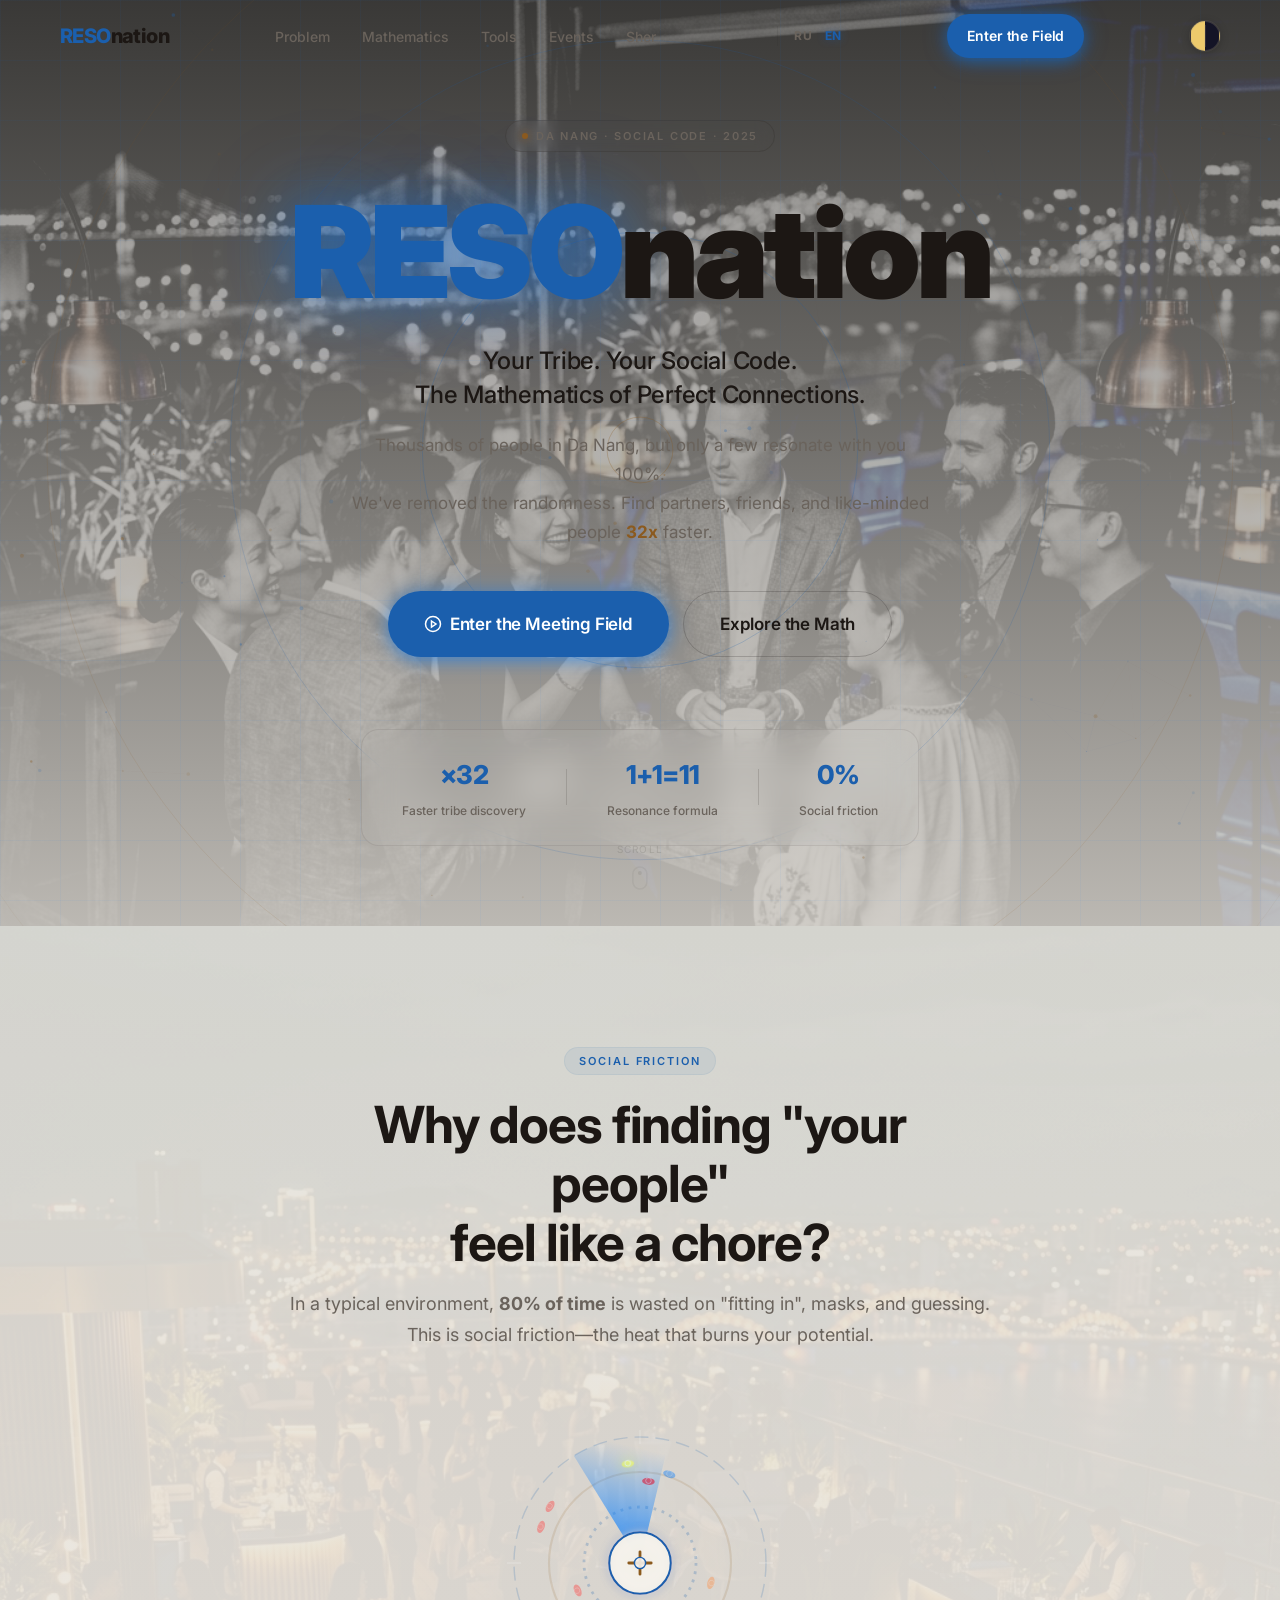
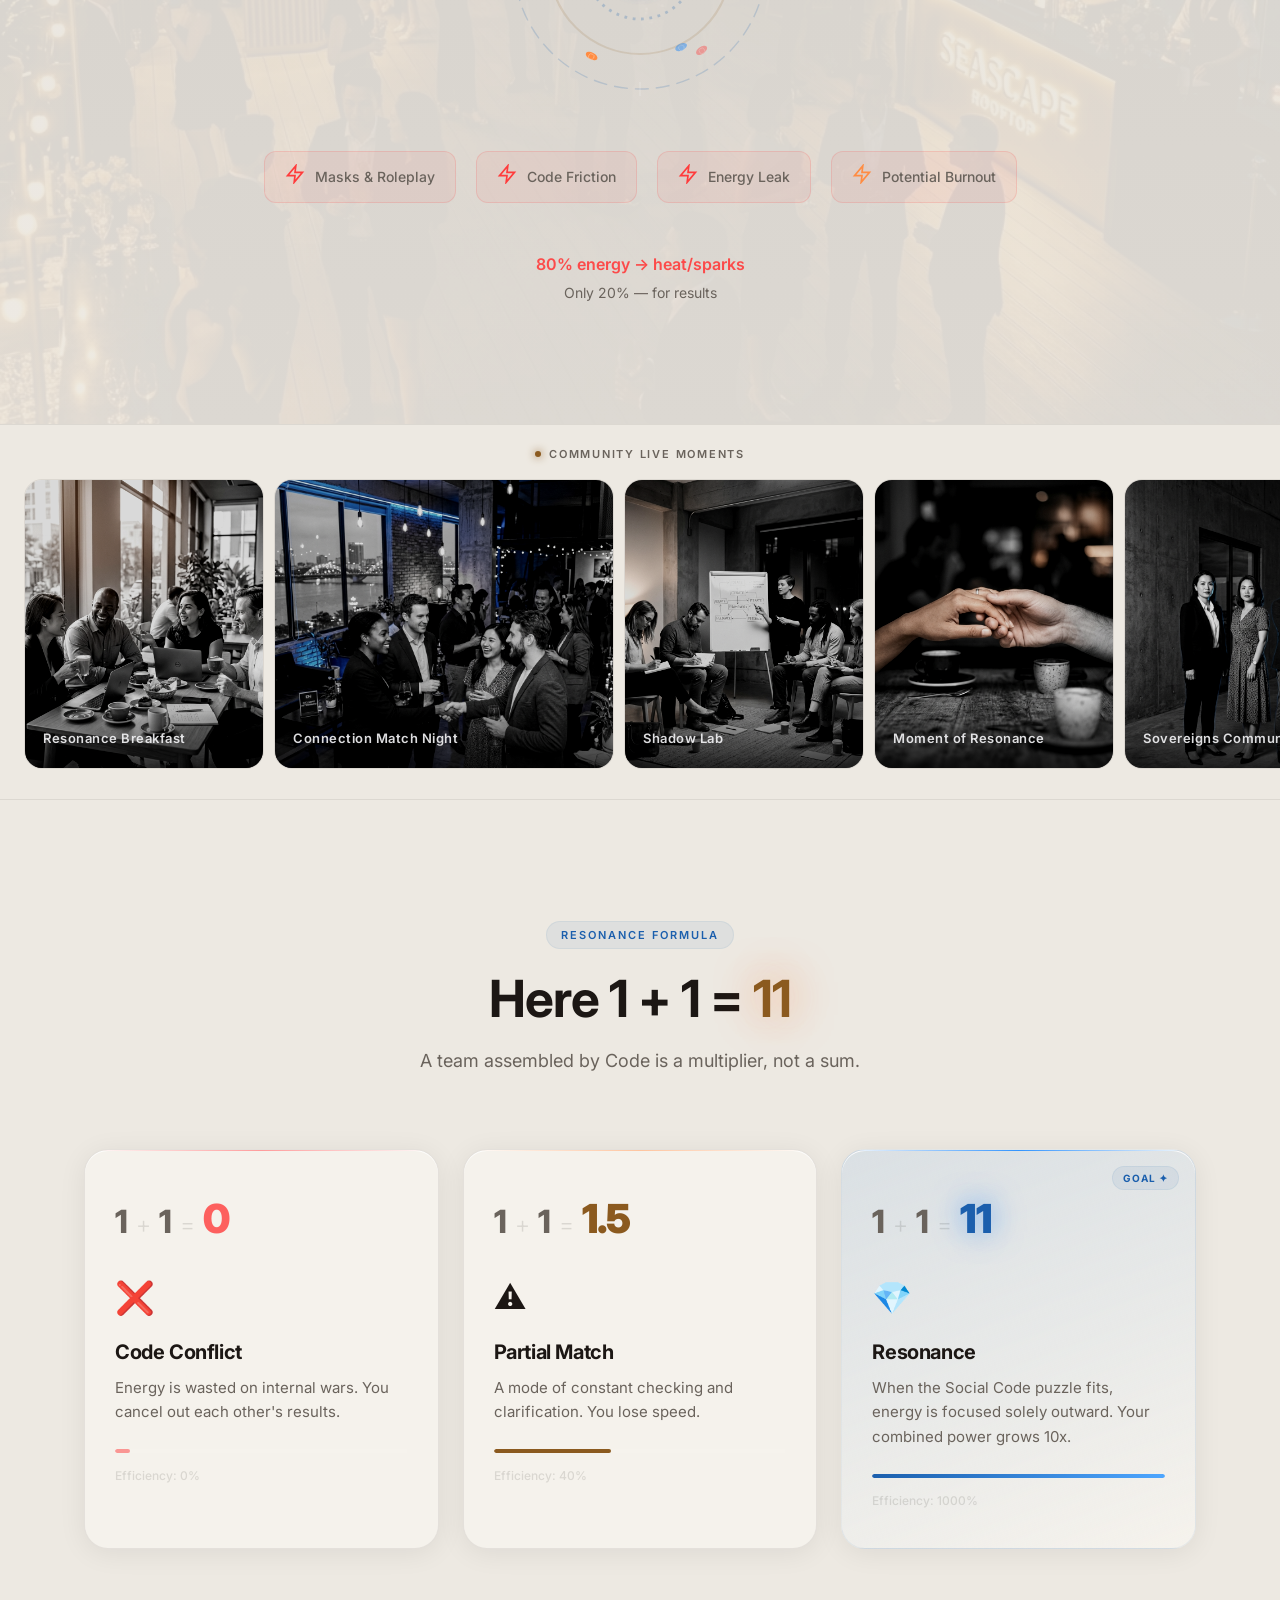
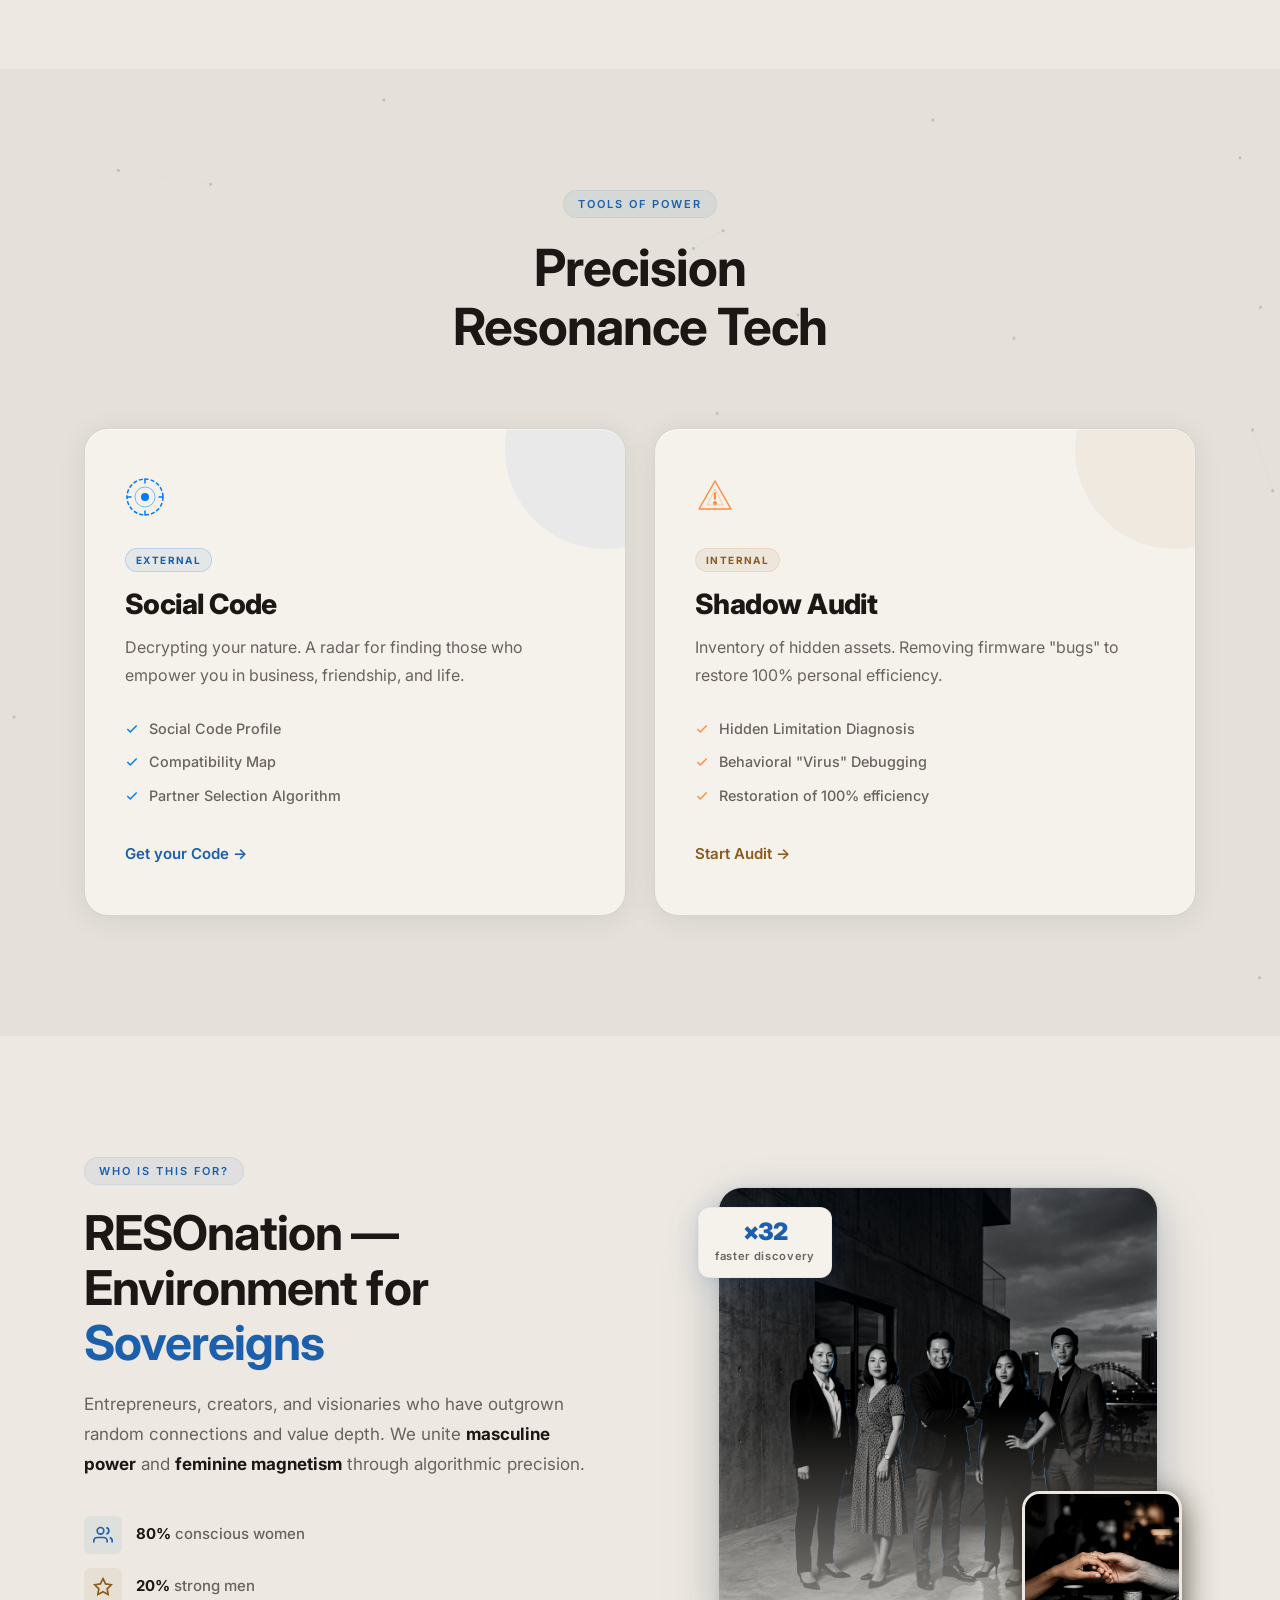
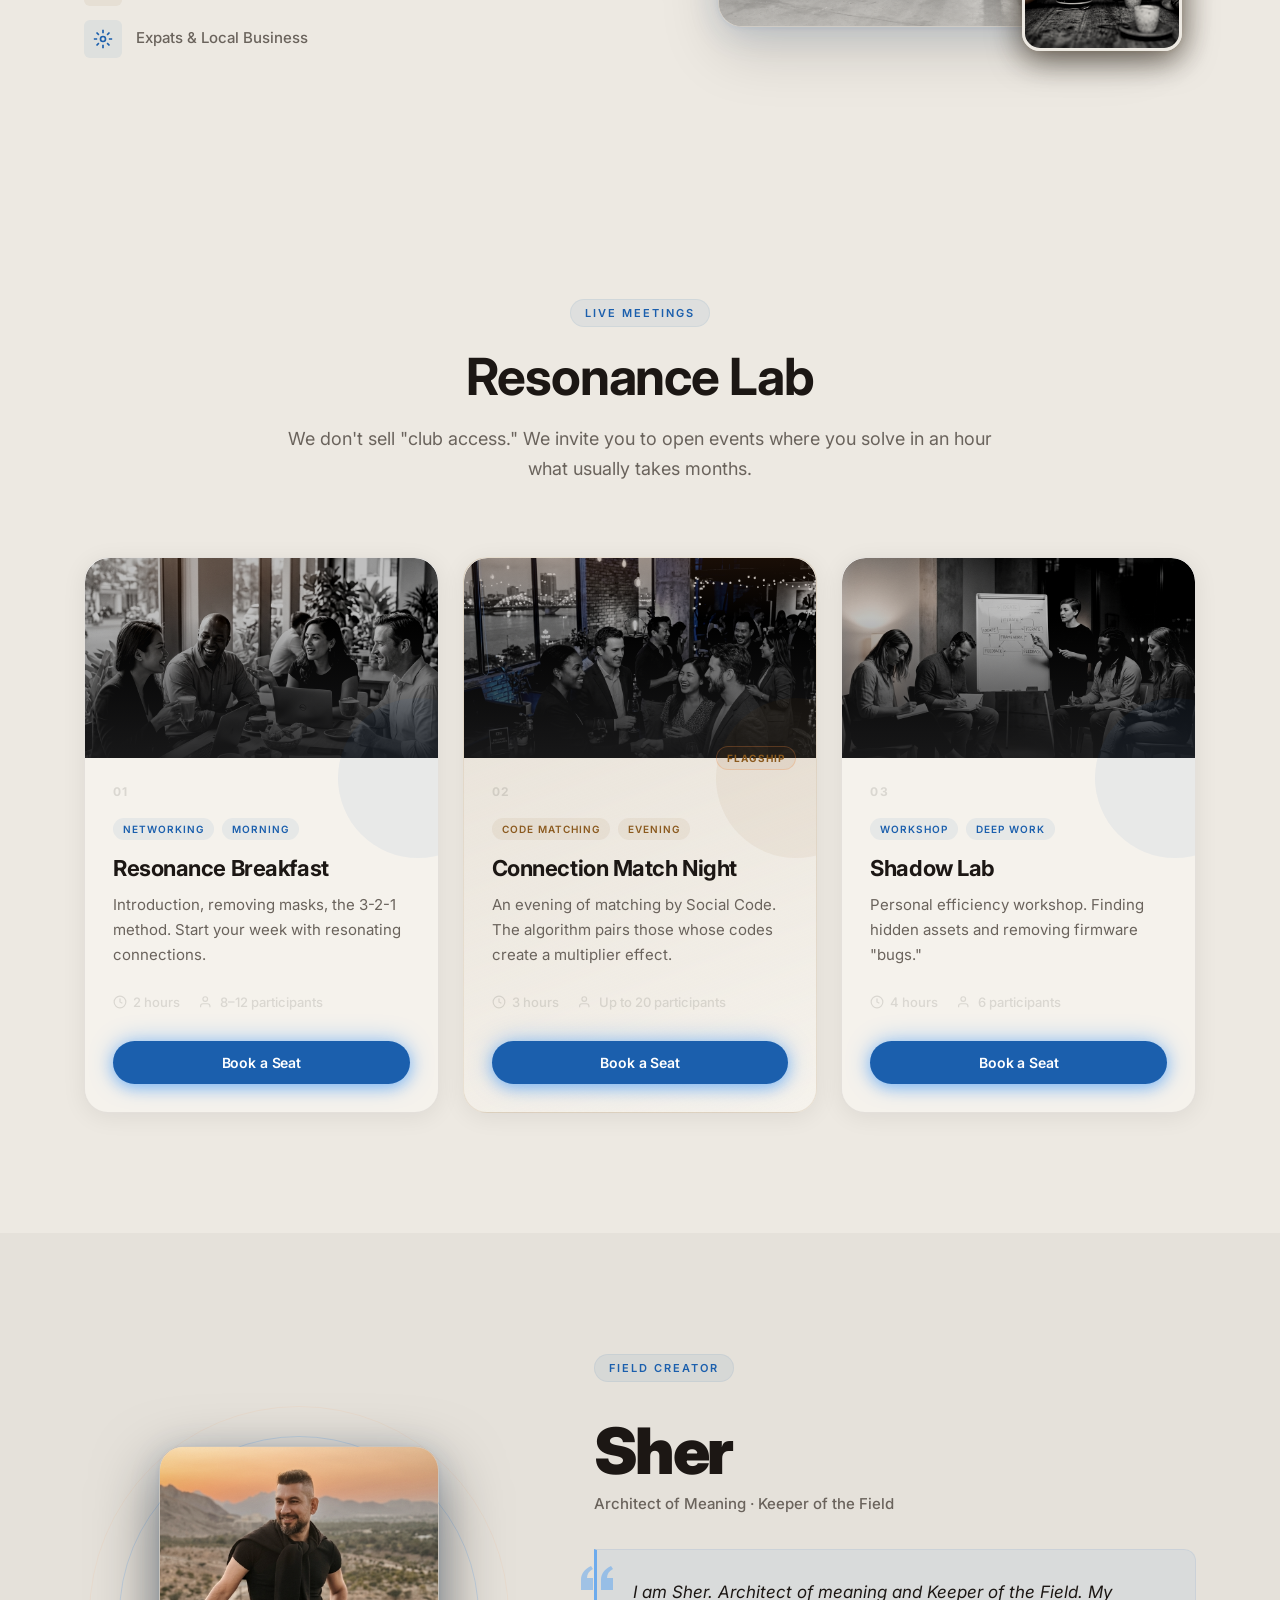
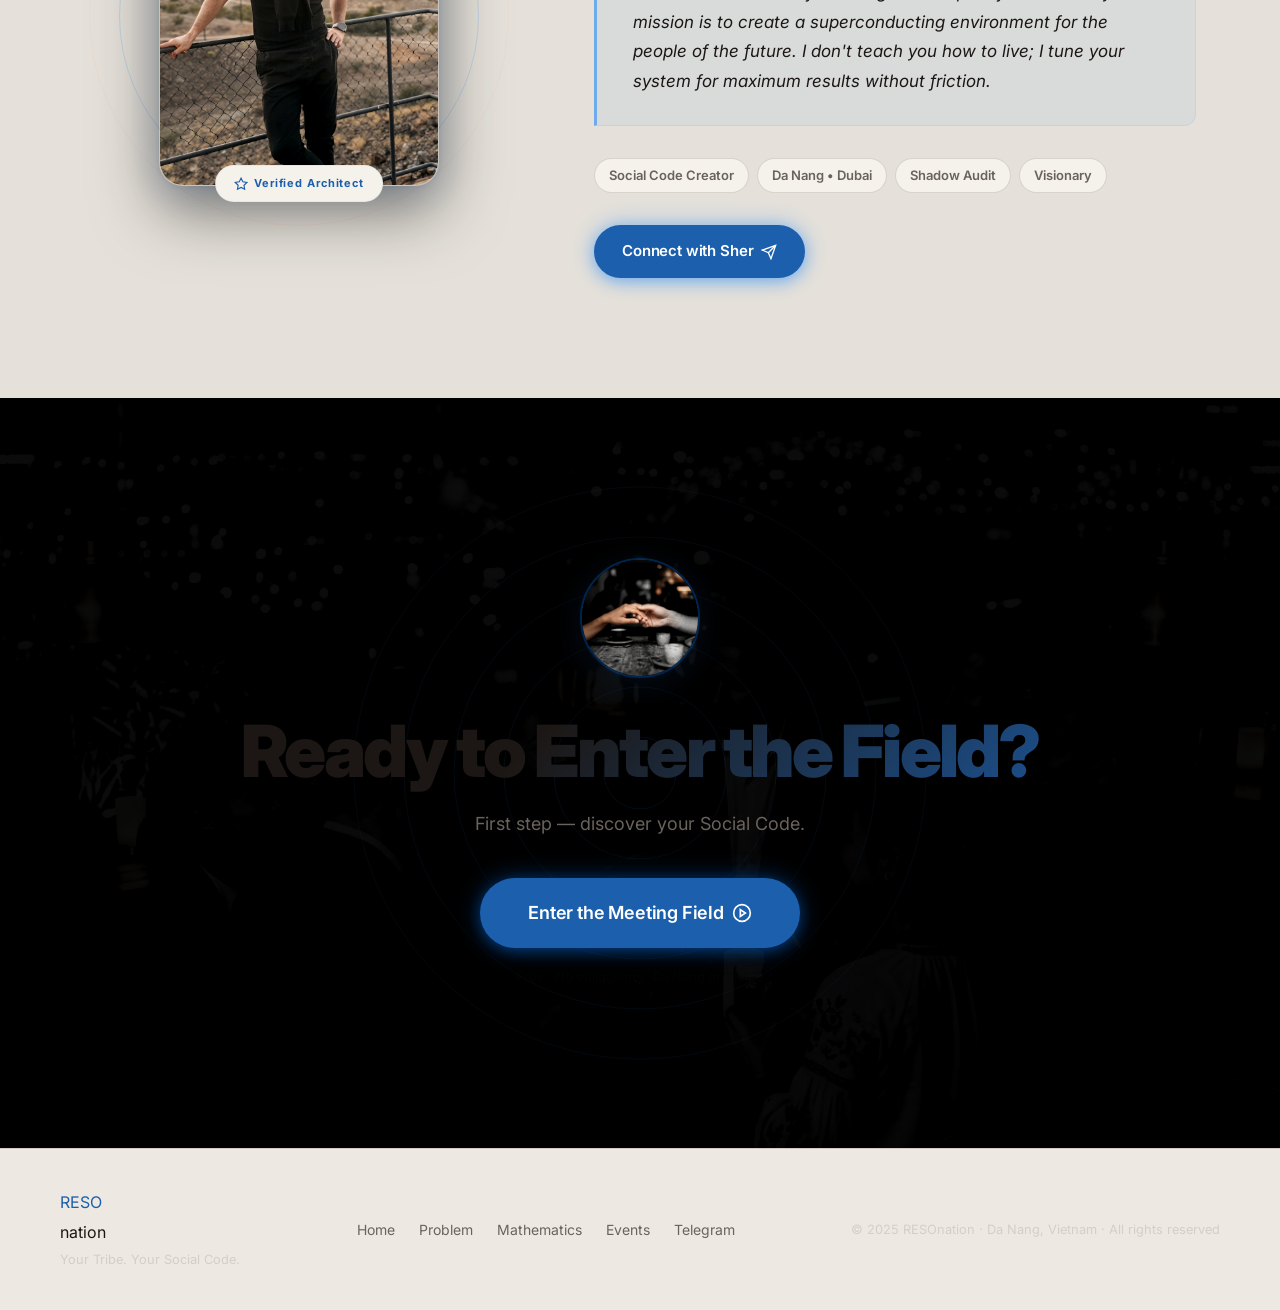
==== commit 205f6f4b: "feat: Minimal Luxury redesign — new color system, half-moon toggle, radar fix, scrollable gallery" ====
--- a/en.html
+++ b/en.html
@@ -30,6 +30,7 @@
         <a href="en.html" class="lang-link active">EN</a>
       </div>
       <a href="https://t.me/" id="nav-cta" class="btn btn--primary btn--sm">Enter the Field</a>
+      <button id="theme-toggle" class="theme-btn" aria-label="Toggle theme"></button>
       <button class="nav__burger" id="nav-burger" aria-label="Menu">
         <span></span><span></span><span></span>
       </button>
--- a/styles.css
+++ b/styles.css
@@ -3,32 +3,81 @@
    ═══════════════════════════════════════════════════════════ */
 
 :root {
-  --color-base: #0A0A0B;
-  --color-base-2: #111112;
-  --color-base-3: #181819;
-  --color-blue: #007AFF;
-  --color-blue-glow: rgba(0, 122, 255, 0.25);
-  --color-blue-dim: rgba(0, 122, 255, 0.12);
-  --color-copper: #FF8C42;
-  --color-copper-glow: rgba(255, 140, 66, 0.25);
-  --color-copper-dim: rgba(255, 140, 66, 0.12);
-  --color-text: #F5F5F7;
-  --color-text-muted: rgba(245, 245, 247, 0.55);
-  --color-text-subtle: rgba(245, 245, 247, 0.3);
-  --color-border: rgba(245, 245, 247, 0.08);
-  --color-border-strong: rgba(245, 245, 247, 0.14);
+  /* ═══ RESOnation — Dark Theme: Minimal Luxury ═══ */
+  --color-base:   #0D0D11;
+  --color-base-2: #131318;
+  --color-base-3: #1E1E27;
+
+  /* Cobalt Blue */
+  --color-blue:       #4D8FDA;
+  --color-blue-rgb:   77, 143, 218;
+  --color-blue-glow:  rgba(77,143,218, 0.22);
+  --color-blue-dim:   rgba(77,143,218, 0.10);
+
+  /* Champagne Gold */
+  --color-copper:       #C8A96B;
+  --color-copper-rgb:   200, 169, 107;
+  --color-copper-glow:  rgba(200,169,107, 0.22);
+  --color-copper-dim:   rgba(200,169,107, 0.10);
+
+  /* Warm Ivory Text */
+  --color-text:        #F2EFE9;
+  --color-text-muted:  rgba(242,239,233, 0.52);
+  --color-text-subtle: rgba(242,239,233, 0.16);
+
+  /* Structure */
+  --color-border:        rgba(255,255,255, 0.06);
+  --color-border-strong: rgba(255,255,255, 0.11);
+  --color-nav-bg:        rgba(13,13,17, 0.92);
+  --color-card-bg:       rgba(30,30,39, 0.92);
 
   --font: 'Inter', -apple-system, BlinkMacSystemFont, 'Segoe UI', sans-serif;
 
-  --radius-sm: 8px;
-  --radius-md: 14px;
-  --radius-lg: 20px;
-  --radius-xl: 28px;
+  --radius-sm:   6px;
+  --radius-md:   12px;
+  --radius-lg:   18px;
+  --radius-xl:   24px;
   --radius-full: 9999px;
 
-  --shadow-blue: 0 0 30px rgba(0, 122, 255, 0.2), 0 0 60px rgba(0, 122, 255, 0.08);
-  --shadow-copper: 0 0 30px rgba(255, 140, 66, 0.2), 0 0 60px rgba(255, 140, 66, 0.08);
-  --shadow-card: 0 8px 32px rgba(0, 0, 0, 0.4), 0 1px 0 rgba(255,255,255,0.05) inset;
+  --shadow-blue:   0 4px 32px rgba(77,143,218, 0.18), 0 0 80px rgba(77,143,218,0.06);
+  --shadow-copper: 0 4px 32px rgba(200,169,107, 0.20), 0 0 80px rgba(200,169,107,0.07);
+  --shadow-card:   0 8px 48px rgba(0,0,0, 0.50), 0 1px 0 rgba(255,255,255,0.04) inset;
+  --shadow-nav:    0 2px 40px rgba(0,0,0, 0.40);
+}
+
+/* ═══ LIGHT THEME — Warm Linen Luxury ═══ */
+[data-theme="light"] {
+  --color-base:   #E5E1DA;
+  --color-base-2: #EDE9E2;
+  --color-base-3: #F5F2EC;
+
+  /* Deep Sapphire */
+  --color-blue:      #1B5FAD;
+  --color-blue-rgb:  27, 95, 173;
+  --color-blue-glow: rgba(27,95,173, 0.12);
+  --color-blue-dim:  rgba(27,95,173, 0.07);
+
+  /* Amber Bronze */
+  --color-copper:      #8B5A1F;
+  --color-copper-rgb:  139, 90, 31;
+  --color-copper-glow: rgba(139,90,31, 0.12);
+  --color-copper-dim:  rgba(139,90,31, 0.07);
+
+  /* Warm Near-Black Text */
+  --color-text:        #1C1714;
+  --color-text-muted:  #6A635C;
+  --color-text-subtle: rgba(28,23,20, 0.12);
+
+  /* Structure */
+  --color-border:        rgba(28,23,20, 0.08);
+  --color-border-strong: rgba(28,23,20, 0.14);
+  --color-nav-bg:        rgba(229,225,218, 0.94);
+  --color-card-bg:       rgba(253,250,246, 0.97);
+
+  --shadow-blue:   0 6px 32px rgba(27,95,173, 0.14), 0 1px 4px rgba(27,95,173,0.08);
+  --shadow-copper: 0 6px 32px rgba(139,90,31, 0.14), 0 1px 4px rgba(139,90,31,0.08);
+  --shadow-card:   0 2px 24px rgba(0,0,0, 0.07), 0 1px 0 rgba(255,255,255, 0.90) inset;
+  --shadow-nav:    0 2px 24px rgba(0,0,0, 0.06);
 }
 
 /* ── Reset ──────────────────────────────────────────────── */
@@ -144,10 +193,11 @@
   transition: background 0.3s, border-color 0.3s;
 }
 .nav.scrolled {
-  background: rgba(10, 10, 11, 0.85);
+  background: var(--color-nav-bg);
   backdrop-filter: blur(16px) saturate(180%);
   -webkit-backdrop-filter: blur(16px) saturate(180%);
   border-bottom: 1px solid var(--color-border);
+  box-shadow: var(--shadow-nav);
 }
 .nav__inner {
   max-width: 1160px;
@@ -201,7 +251,9 @@
   padding: 20px 0;
   gap: 16px;
   border-top: 1px solid var(--color-border);
-  background: rgba(26,26,27,0.97);
+  background: var(--color-nav-bg);
+  backdrop-filter: blur(20px) saturate(160%);
+  -webkit-backdrop-filter: blur(20px) saturate(160%);
 }
 .nav__mobile a {
   font-size: 1rem;
@@ -252,6 +304,43 @@
   }
 }
 
+/* ── Theme Toggle — Half-Moon Button ─────────────────── */
+.theme-btn {
+  flex-shrink: 0;
+  width: 30px;
+  height: 30px;
+  padding: 0;
+  border-radius: 50%;
+  border: 1px solid rgba(150,140,120, 0.28);
+  cursor: pointer;
+  background: linear-gradient(
+    90deg,
+    #EDCA6C 0%,
+    #EDCA6C 50%,
+    #141426 50%,
+    #141426 100%
+  );
+  position: relative;
+  overflow: hidden;
+  transition: transform 0.35s cubic-bezier(0.34,1.56,0.64,1), box-shadow 0.3s ease;
+  box-shadow: 0 2px 10px rgba(0,0,0,0.22), 0 0 0 1px rgba(150,140,120,0.14);
+}
+.theme-btn::after {
+  content: '';
+  position: absolute;
+  left: 50%;
+  top: 10%;
+  height: 80%;
+  width: 1px;
+  background: rgba(180,160,130, 0.40);
+  transform: translateX(-50%);
+}
+.theme-btn:hover {
+  transform: scale(1.14);
+  box-shadow: 0 4px 20px rgba(0,0,0,0.30), 0 0 0 2px rgba(200,169,107, 0.28);
+}
+.theme-btn:active { transform: scale(0.94); }
+
 /* ─────────────────────────────────────────────────────────
    HERO
 ───────────────────────────────────────────────────────── */
@@ -449,8 +538,7 @@
   animation: engineSpin 10s linear infinite reverse;
 }
 .scanner__sweep {
-  transform-origin: center;
-  animation: engineSpin 4s linear infinite;
+  /* Driven by JS for sync with correct pivot in SVG attribute */
 }
 .scanner__center {
   transform-origin: center;
@@ -467,8 +555,13 @@
 
 /* Radar Figures */
 .radar-dot {
-  transition: opacity 0.3s ease, filter 0.3s ease;
+  transition: opacity 0.8s cubic-bezier(0.16, 1, 0.3, 1), filter 0.8s cubic-bezier(0.16, 1, 0.3, 1);
   opacity: 0.4;
+}
+.radar-dot.is-lit {
+  transition: none;
+  opacity: 1;
+  filter: brightness(1.5);
 }
 .radar-dot .dot-body { fill: currentColor; }
 .radar-dot .dot-head { 
@@ -912,8 +1005,8 @@
   box-shadow: var(--shadow-blue);
 }
 .event-card--featured {
-  border-color: rgba(255,140,66,0.2);
-  background: linear-gradient(160deg, rgba(255,140,66,0.06), var(--color-base-3));
+  border-color: var(--color-copper-glow);
+  background: linear-gradient(160deg, var(--color-copper-dim), var(--color-base-3));
 }
 .event-card--featured:hover {
   border-color: var(--color-copper-dim);
@@ -1246,7 +1339,9 @@
 }
 @media (max-width: 768px) {
   .section { padding: 80px 0; }
-  .nav__links, .nav__logo ~ .btn { display: none; }
+  .nav__inner .nav__links,
+  .nav__inner .lang-switcher,
+  .nav__logo ~ .btn { display: none; }
   .nav__burger { display: flex; }
   .tools-grid { grid-template-columns: 1fr; }
   .events-grid { grid-template-columns: 1fr; }
@@ -1310,27 +1405,34 @@
 }
 .photo-strip__track {
   display: flex;
-  gap: 3px;
-  height: 300px;
-  width: max-content;
-  animation: marquee 40s linear infinite;
-  padding-bottom: 20px;
-}
-.photo-strip__track:hover {
-  animation-play-state: paused;
-}
-@keyframes marquee {
-  0% { transform: translateX(0); }
-  100% { transform: translateX(-50%); }
-}
+  gap: 10px;
+  height: 320px;
+  overflow-x: auto;
+  scroll-snap-type: x mandatory;
+  -webkit-overflow-scrolling: touch;
+  padding: 0 24px 16px;
+  scroll-padding-left: 24px;
+  cursor: grab;
+  scrollbar-width: thin;
+  scrollbar-color: rgba(150,140,120, 0.3) transparent;
+}
+.photo-strip__track::-webkit-scrollbar { height: 3px; }
+.photo-strip__track::-webkit-scrollbar-track { background: transparent; }
+.photo-strip__track::-webkit-scrollbar-thumb {
+  background: rgba(150,140,120, 0.35);
+  border-radius: 2px;
+}
+.photo-strip__track.is-dragging { cursor: grabbing; scroll-snap-type: none; }
 .photo-strip__item {
   position: relative;
   flex-shrink: 0;
   width: 240px;
-  height: 280px;
+  height: 290px;
   border-radius: var(--radius-lg);
   overflow: hidden;
   transition: transform 0.4s ease, box-shadow 0.4s ease;
+  scroll-snap-align: start;
+  border: 1px solid var(--color-border);
 }
 .photo-strip__item--wide {
   width: 340px;
@@ -1547,3 +1649,126 @@
   .nation-photo-main { height: 320px; }
   .nation-photo-secondary { width: 120px; height: 120px; }
 }
+
+/* ═══════════════════════════════════════════════════════════
+   LUXURY DESIGN ENHANCEMENTS
+   ═══════════════════════════════════════════════════════════ */
+
+/* Section alternating backgrounds for depth */
+.math-section { background: var(--color-base-2); }
+.tools-section { background: var(--color-base); }
+.nation-section { background: var(--color-base-2); }
+
+/* Problem section — ambient atmosphere background */
+.problem {
+  position: relative;
+  overflow: hidden;
+}
+.problem::before {
+  content: '';
+  position: absolute;
+  inset: 0;
+  background-image: url('img-luxury-bg.png');
+  background-size: cover;
+  background-position: center 40%;
+  opacity: 0.05;
+  z-index: 0;
+  pointer-events: none;
+}
+[data-theme="light"] .problem::before { opacity: 0.07; }
+.problem .section__container { position: relative; z-index: 1; }
+.problem .engine-diagram { position: relative; z-index: 1; }
+
+/* Enhanced tool cards */
+.tool-card {
+  border: 1px solid var(--color-border-strong);
+  transition: transform 0.32s ease, box-shadow 0.32s ease, border-color 0.32s ease;
+}
+.tool-card:hover {
+  border-color: rgba(var(--color-blue-rgb), 0.28);
+  box-shadow: 0 20px 60px rgba(0,0,0,0.5), var(--shadow-blue);
+}
+[data-theme="light"] .tool-card {
+  box-shadow: 0 4px 28px rgba(0,0,0,0.08), 0 1px 0 rgba(255,255,255,0.85) inset;
+  border-color: var(--color-border-strong);
+}
+[data-theme="light"] .tool-card:hover {
+  box-shadow: 0 12px 48px rgba(0,0,0,0.12), var(--shadow-blue);
+}
+
+/* Math cards enhanced */
+[data-theme="light"] .math-card {
+  box-shadow: 0 4px 28px rgba(0,0,0,0.07), 0 1px 0 rgba(255,255,255,0.9) inset;
+}
+
+/* Event cards enhanced */
+[data-theme="light"] .event-card {
+  box-shadow: 0 4px 24px rgba(0,0,0,0.07), 0 1px 0 rgba(255,255,255,0.9) inset;
+}
+
+/* Nation photo main — fix light theme overlay */
+[data-theme="light"] .nation-photo-main__overlay {
+  background: linear-gradient(
+    180deg,
+    rgba(27,95,173,0.04) 0%,
+    transparent 50%,
+    rgba(229,225,218,0.6) 100%
+  );
+}
+[data-theme="light"] .nation-photo-main {
+  box-shadow: var(--shadow-blue), 0 24px 60px rgba(0,0,0,0.15);
+}
+
+/* Scanner SVG theme adaptations */
+[data-theme="light"] .scanner__ring--outer { stroke: rgba(27,95,173,0.18); }
+[data-theme="light"] .scanner__ring--mid   { stroke: rgba(139,90,31,0.14); }
+[data-theme="light"] .scanner__ring--inner { stroke: rgba(27,95,173,0.24); }
+[data-theme="light"] .scanner__center circle { fill: rgba(245,242,236,0.9); stroke: var(--color-blue); }
+[data-theme="light"] .scanner__center path   { stroke: var(--color-copper); }
+[data-theme="light"] #scannerGlow feGaussianBlur { stdDeviation: 2; }
+
+/* Hero photo bg — light theme adjustment */
+[data-theme="light"] .hero__photo-bg img {
+  filter: grayscale(50%) brightness(0.50) contrast(1.1);
+}
+[data-theme="light"] .hero__photo-bg::after {
+  background: linear-gradient(
+    180deg,
+    rgba(229,225,218,0.25) 0%,
+    rgba(229,225,218,0.45) 40%,
+    rgba(229,225,218,0.82) 100%
+  );
+}
+
+/* Section labels in light mode */
+[data-theme="light"] .section__label {
+  color: var(--color-blue);
+  border-color: var(--color-blue-dim);
+  background: var(--color-blue-dim);
+}
+
+/* Buttons in light mode */
+[data-theme="light"] .btn--ghost {
+  border-color: rgba(28,23,20, 0.2);
+  color: var(--color-text);
+}
+[data-theme="light"] .btn--ghost:hover {
+  border-color: rgba(28,23,20, 0.35);
+  background: rgba(28,23,20, 0.04);
+}
+
+/* Stat numbers */
+[data-theme="light"] .stat__num { color: var(--color-blue); }
+
+/* Footer light mode */
+[data-theme="light"] .footer {
+  background: var(--color-base-2);
+  border-top-color: var(--color-border-strong);
+}
+
+/* Scroll-snap photo items responsive */
+@media (max-width: 768px) {
+  .photo-strip__track { height: 250px; padding: 0 16px 14px; }
+  .photo-strip__item  { width: 190px; height: 230px; }
+  .photo-strip__item--wide { width: 260px; }
+}
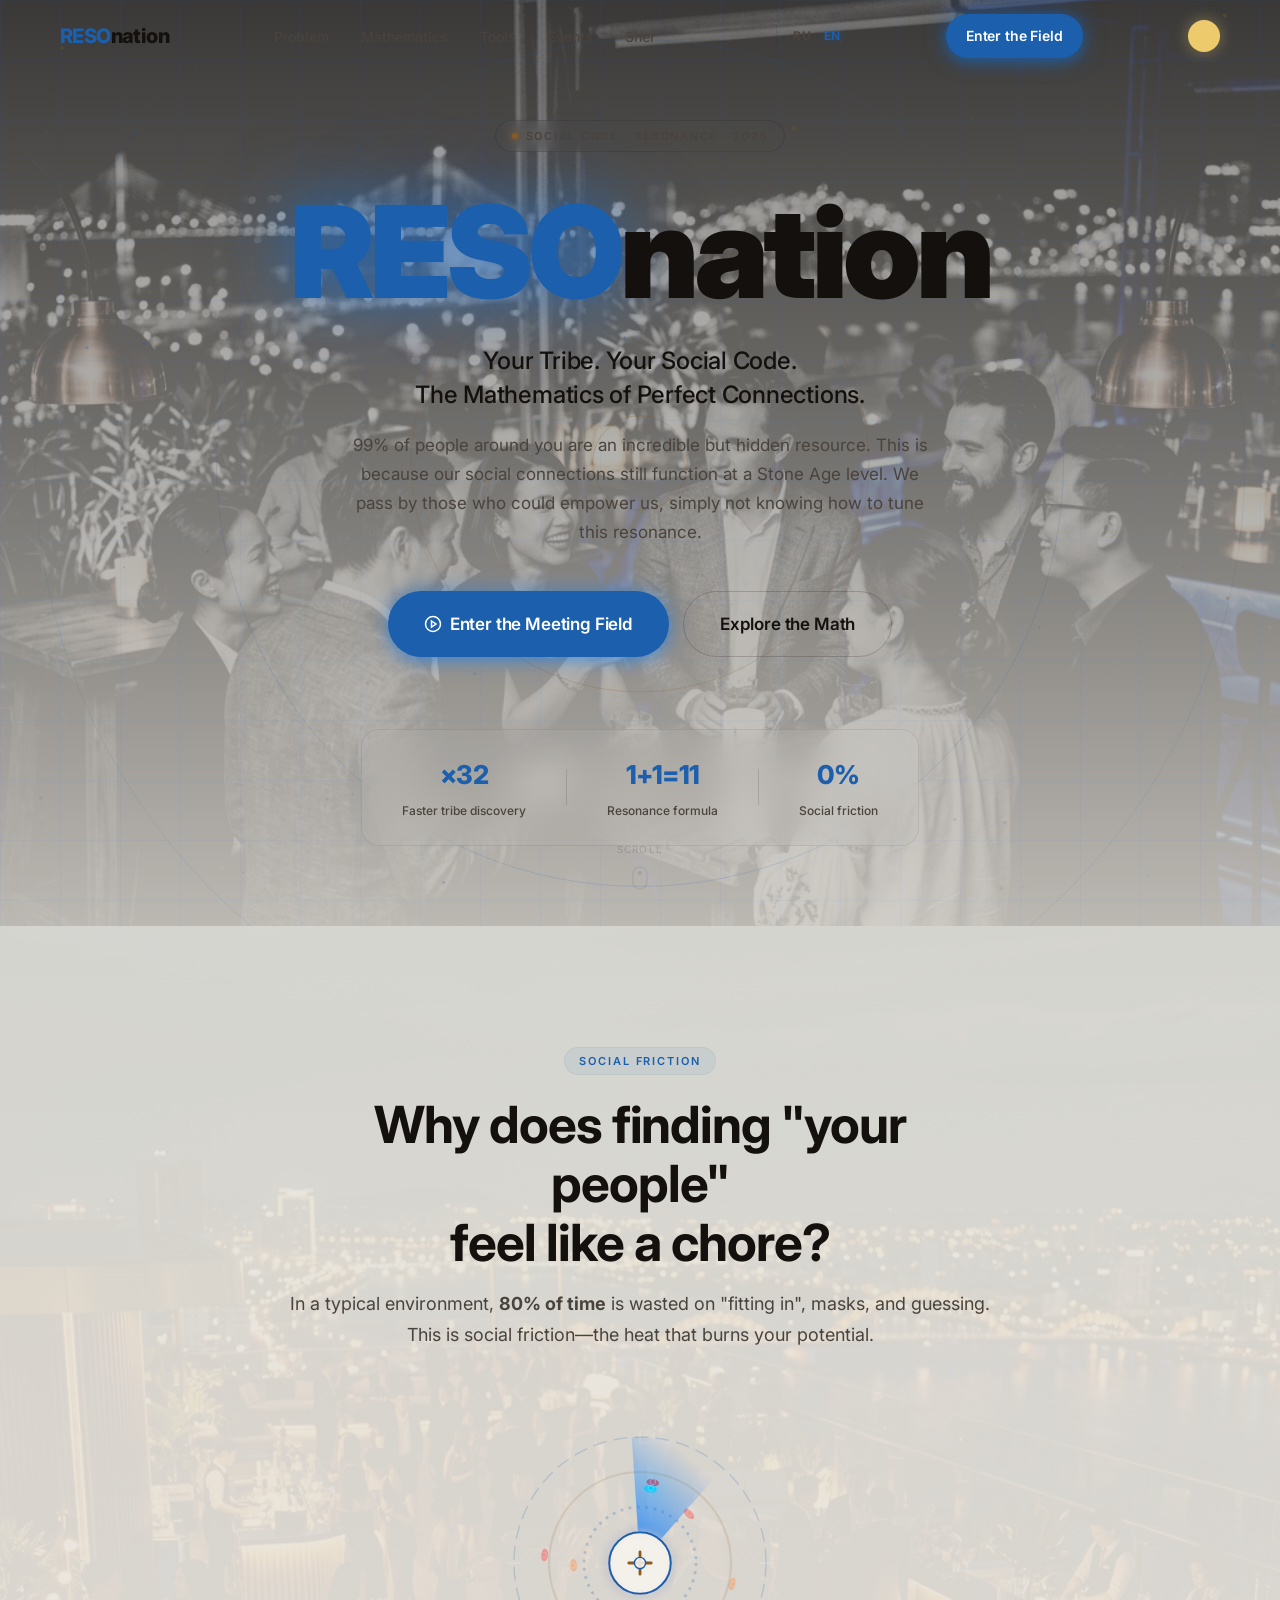
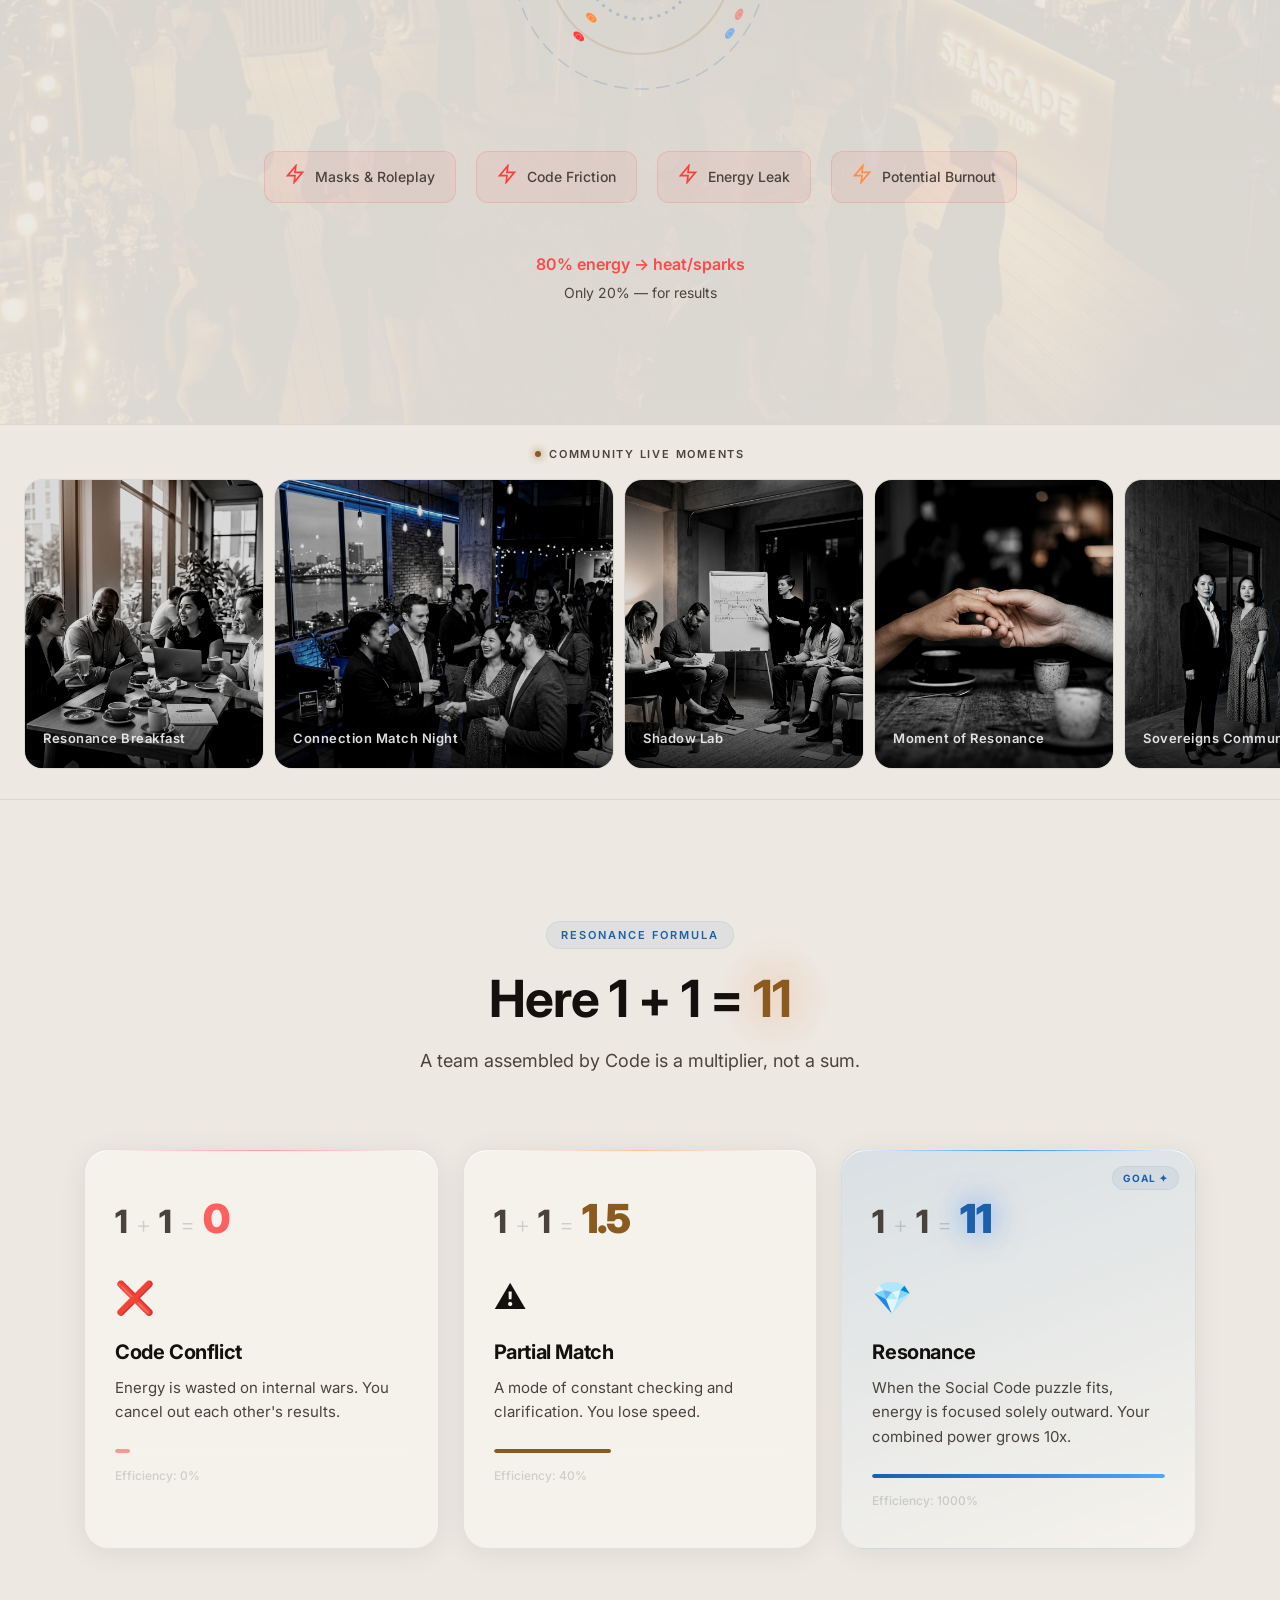
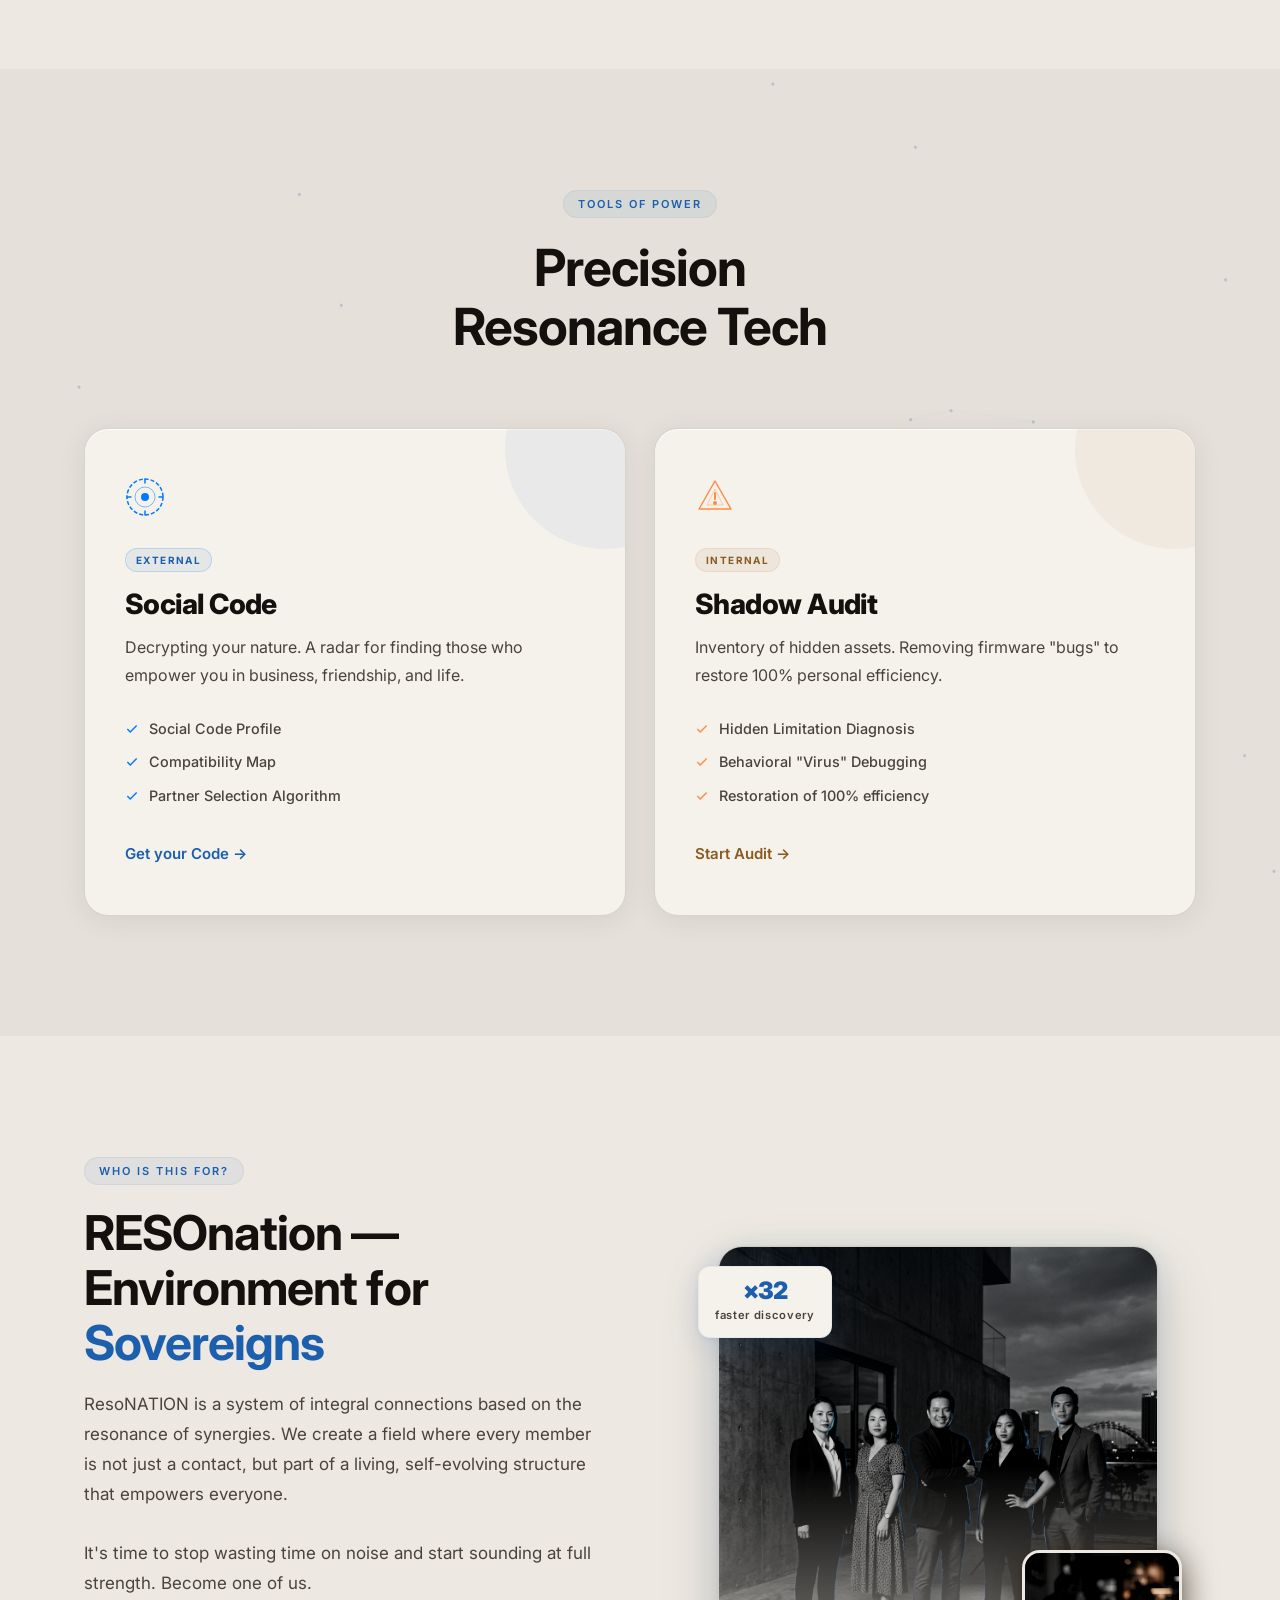
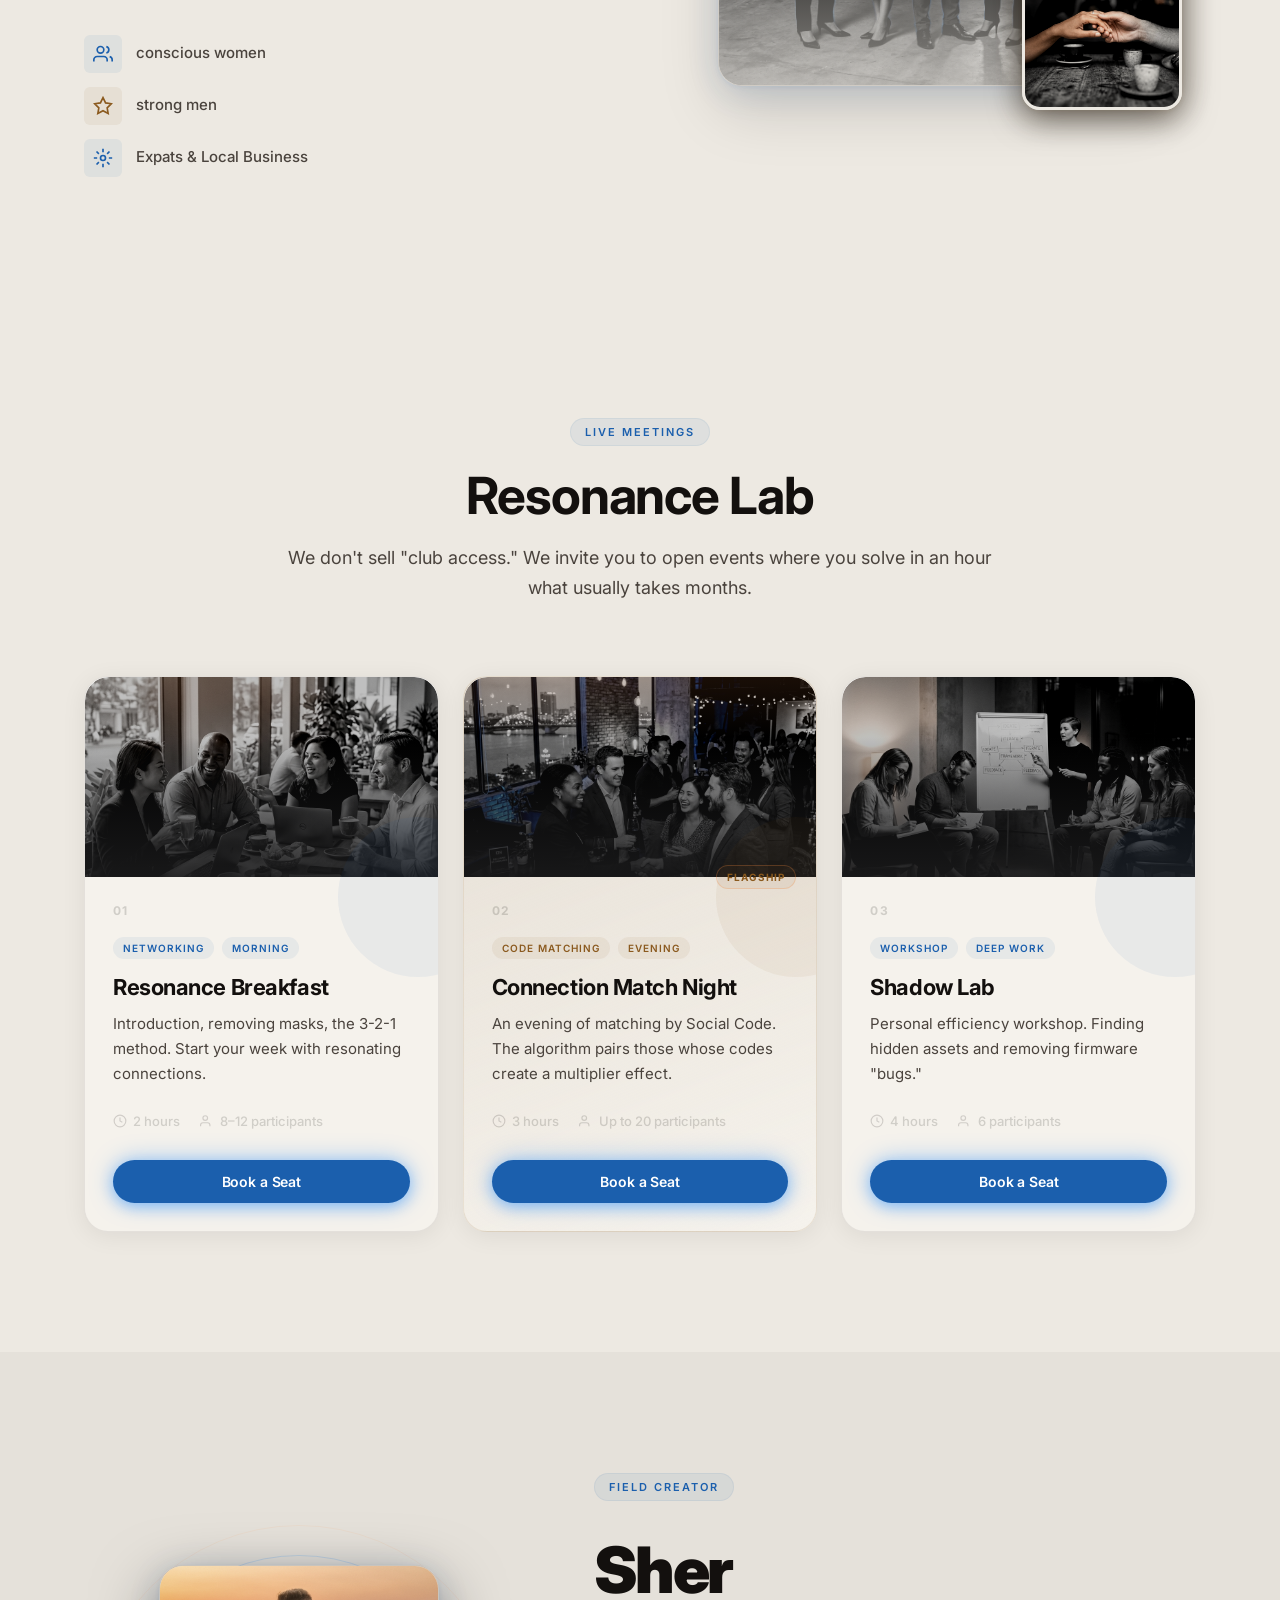
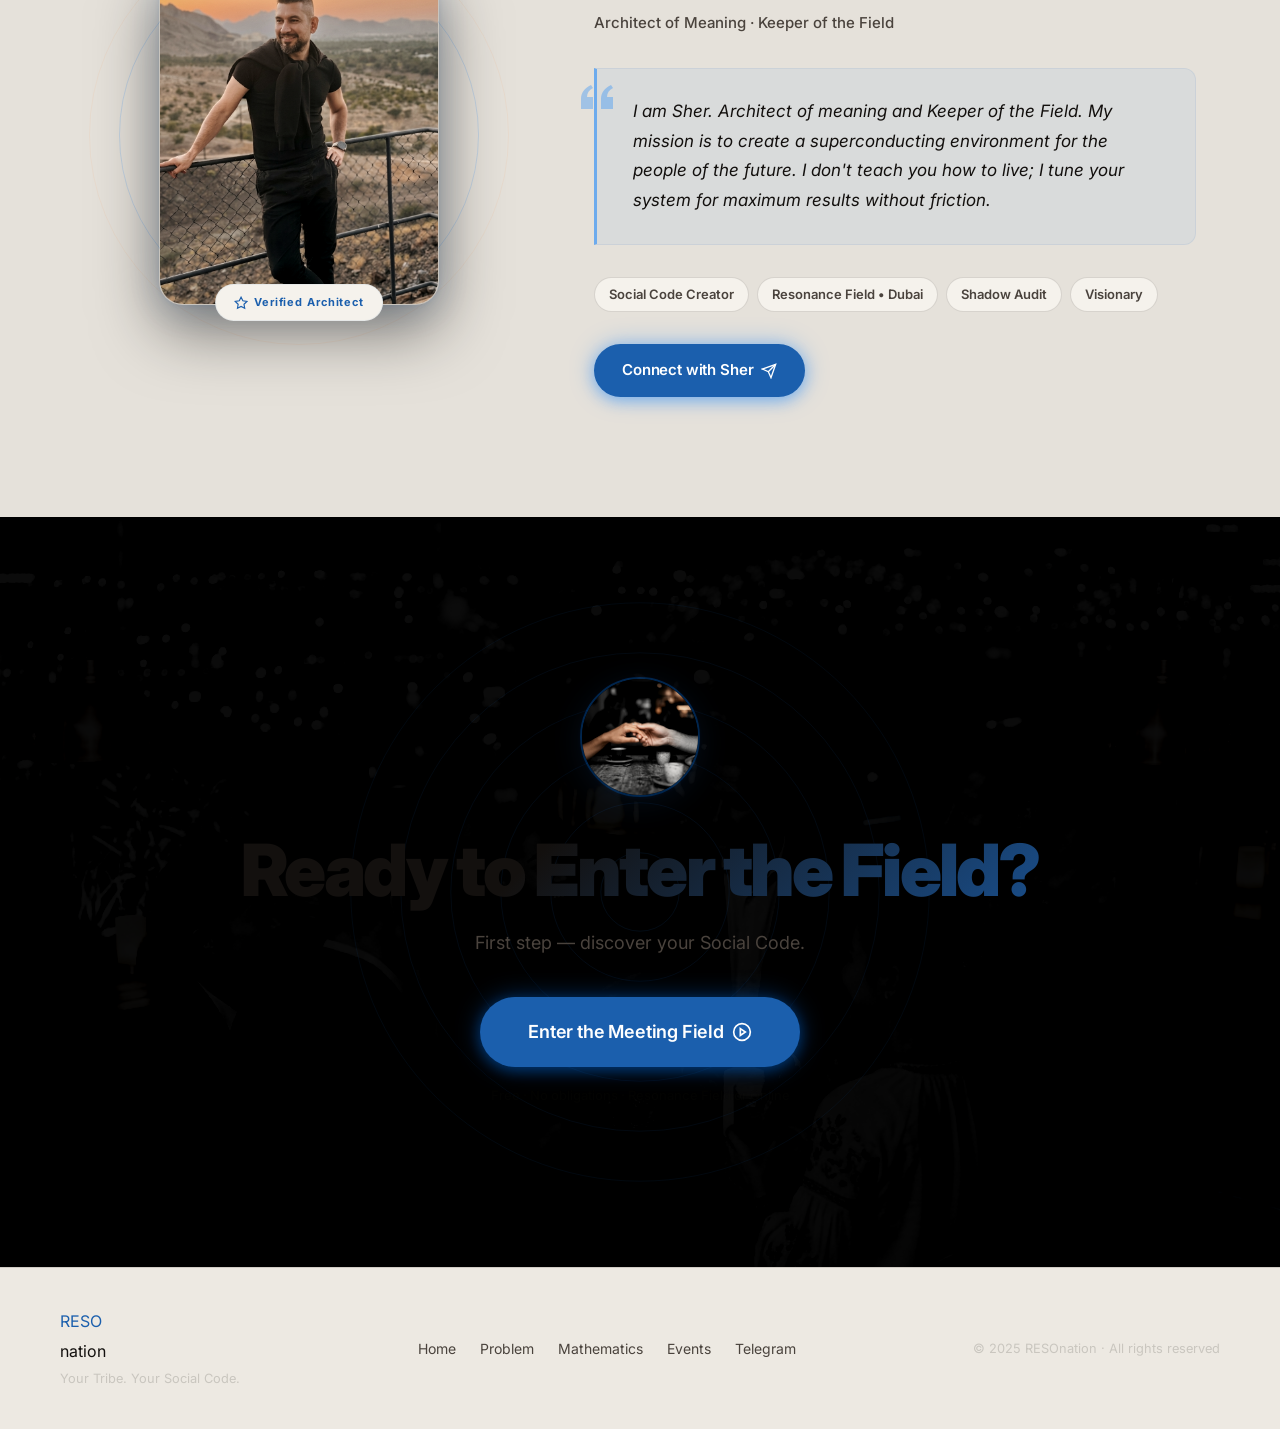
==== commit a6c7d799: "Final Refinements: Minimal Luxury aesthetics, Realistic Crescent Moon, and Brand Narrative Integrati" ====
--- a/en.html
+++ b/en.html
@@ -4,7 +4,7 @@
   <meta charset="UTF-8" />
   <meta name="viewport" content="width=device-width, initial-scale=1.0" />
   <title>RESOnation — Your Tribe. Your Social Code.</title>
-  <meta name="description" content="Find partners, friends, and like-minded people 32x faster. Social Code decryption for entrepreneurs and visionaries of Da Nang." />
+  <meta name="description" content="Find partners, friends, and like-minded people 32 times faster. Deciphering the Social Code for entrepreneurs and visionaries of the new era." />
   <link rel="preconnect" href="https://fonts.googleapis.com" />
   <link rel="preconnect" href="https://fonts.gstatic.com" crossorigin />
   <link href="https://fonts.googleapis.com/css2?family=Inter:wght@300;400;500;600;700;800;900&display=swap" rel="stylesheet" />
@@ -53,7 +53,7 @@
   <section class="hero" id="hero">
     <!-- Photo background -->
     <div class="hero__photo-bg">
-      <img src="img-hero-crowd.png" alt="Networking event Da Nang" />
+      <img src="img-hero-crowd.png" alt="RESOnation Networking Event" />
     </div>
 
     <!-- Animated canvas background -->
@@ -65,7 +65,7 @@
     <div class="hero__content">
       <div class="hero__tag">
         <span class="pulse-dot"></span>
-        Da Nang · Social Code · 2025
+        Social Code · Resonance · 2025
       </div>
 
       <h1 class="hero__title">
@@ -74,11 +74,7 @@
 
       <p class="hero__slogan">Your Tribe. Your Social Code.<br/>The Mathematics of Perfect Connections.</p>
 
-      <p class="hero__body">
-        Thousands of people in Da Nang, but only a few resonate with you 100%.<br/>
-        We've removed the randomness. Find partners, friends, and like-minded people
-        <strong>32x</strong> faster.
-      </p>
+      <p class="hero__body">99% of people around you are an incredible but hidden resource. This is because our social connections still function at a Stone Age level. We pass by those who could empower us, simply not knowing how to tune this resonance.</p>
 
       <div class="hero__actions">
         <a href="https://t.me/" id="hero-cta" class="btn btn--primary btn--lg">
@@ -456,9 +452,8 @@
           <span class="section__label">Who is this for?</span>
           <h2 class="nation__title">RESOnation —<br/>Environment for <em>Sovereigns</em></h2>
           <p class="nation__body">
-            Entrepreneurs, creators, and visionaries who have outgrown random connections
-            and value depth. We unite <strong>masculine power</strong> and <strong>feminine magnetism</strong>
-            through algorithmic precision.
+            ResoNATION is a system of integral connections based on the resonance of synergies. We create a field where every member is not just a contact, but part of a living, self-evolving structure that empowers everyone.<br/><br/>
+            It's time to stop wasting time on noise and start sounding at full strength. Become one of us.
           </p>
           <div class="nation__pillars">
             <div class="pillar">
@@ -466,7 +461,7 @@
                 <svg width="20" height="20" viewBox="0 0 24 24" fill="none" stroke="currentColor" stroke-width="2"><path d="M17 21v-2a4 4 0 0 0-4-4H5a4 4 0 0 0-4 4v2"/><circle cx="9" cy="7" r="4"/><path d="M23 21v-2a4 4 0 0 0-3-3.87"/><path d="M16 3.13a4 4 0 0 1 0 7.75"/></svg>
               </div>
               <div>
-                <strong>80%</strong> conscious women
+                conscious women
               </div>
             </div>
             <div class="pillar">
@@ -474,7 +469,7 @@
                 <svg width="20" height="20" viewBox="0 0 24 24" fill="none" stroke="currentColor" stroke-width="2"><polygon points="12 2 15.09 8.26 22 9.27 17 14.14 18.18 21.02 12 17.77 5.82 21.02 7 14.14 2 9.27 8.91 8.26 12 2"/></svg>
               </div>
               <div>
-                <strong>20%</strong> strong men
+                strong men
               </div>
             </div>
             <div class="pillar">
@@ -652,7 +647,7 @@
 
           <div class="architect-tags">
             <span class="arch-tag">Social Code Creator</span>
-            <span class="arch-tag">Da Nang • Dubai</span>
+            <span class="arch-tag">Resonance Field • Dubai</span>
             <span class="arch-tag">Shadow Audit</span>
             <span class="arch-tag">Visionary</span>
           </div>
@@ -683,7 +678,7 @@
         Enter the Meeting Field
         <svg width="20" height="20" viewBox="0 0 24 24" fill="none" stroke="currentColor" stroke-width="2"><circle cx="12" cy="12" r="10"/><polygon points="10 8 16 12 10 16 10 8"/></svg>
       </a>
-      <p class="final-cta__note">Free · No obligations · Da Nang or Online</p>
+      <p class="final-cta__note">Free · No obligations · Resonance Field or Online</p>
     </div>
   </section>
 
@@ -702,7 +697,7 @@
         <a href="https://t.me/">Telegram</a>
       </div>
       <div class="footer__copy">
-        © 2025 RESOnation · Da Nang, Vietnam · All rights reserved
+        © 2025 RESOnation · All rights reserved
       </div>
     </div>
   </footer>
--- a/styles.css
+++ b/styles.css
@@ -63,10 +63,10 @@
   --color-copper-glow: rgba(139,90,31, 0.12);
   --color-copper-dim:  rgba(139,90,31, 0.07);
 
-  /* Warm Near-Black Text */
-  --color-text:        #1C1714;
-  --color-text-muted:  #6A635C;
-  --color-text-subtle: rgba(28,23,20, 0.12);
+  /* High Contrast Deep Umber Text */
+  --color-text:        #13100E;
+  --color-text-muted:  #4A433D;
+  --color-text-subtle: rgba(19,16,14, 0.16);
 
   /* Structure */
   --color-border:        rgba(28,23,20, 0.08);
@@ -304,42 +304,74 @@
   }
 }
 
-/* ── Theme Toggle — Half-Moon Button ─────────────────── */
+/* ── Theme Toggle — Realistic Moon/Sun ──────────────── */
 .theme-btn {
   flex-shrink: 0;
-  width: 30px;
-  height: 30px;
+  width: 32px;
+  height: 32px;
   padding: 0;
   border-radius: 50%;
-  border: 1px solid rgba(150,140,120, 0.28);
+  border: none;
   cursor: pointer;
-  background: linear-gradient(
-    90deg,
-    #EDCA6C 0%,
-    #EDCA6C 50%,
-    #141426 50%,
-    #141426 100%
-  );
+  background: #EDCA6C; /* Sun color */
   position: relative;
   overflow: hidden;
-  transition: transform 0.35s cubic-bezier(0.34,1.56,0.64,1), box-shadow 0.3s ease;
-  box-shadow: 0 2px 10px rgba(0,0,0,0.22), 0 0 0 1px rgba(150,140,120,0.14);
-}
+  box-shadow: 0 0 15px rgba(237, 202, 108, 0.4);
+  transition: transform 0.4s cubic-bezier(0.34, 1.56, 0.64, 1), box-shadow 0.3s ease;
+}
+
+/* The Crescent Mask */
+.theme-btn::before {
+  content: '';
+  position: absolute;
+  top: 0;
+  right: -100%; /* Hidden by default in Light mode */
+  width: 100%;
+  height: 100%;
+  background: #0D0D11; /* Space color */
+  border-radius: 50%;
+  transition: right 0.4s cubic-bezier(0.4, 0, 0.2, 1);
+  z-index: 1;
+}
+
+/* Moon surface details or shadow */
 .theme-btn::after {
   content: '';
   position: absolute;
-  left: 50%;
-  top: 10%;
-  height: 80%;
-  width: 1px;
-  background: rgba(180,160,130, 0.40);
-  transform: translateX(-50%);
-}
+  top: 0;
+  left: 0;
+  width: 100%;
+  height: 100%;
+  background: radial-gradient(circle at 70% 30%, rgba(255,255,255,0.1) 0%, transparent 60%);
+  opacity: 0;
+  transition: opacity 0.4s ease;
+  z-index: 2;
+}
+
+/* Dark Theme State Override (handled by data-theme) */
+[data-theme="dark"] .theme-btn {
+  background: #D1D1D6; /* Moon color */
+  box-shadow: 0 0 15px rgba(255, 255, 255, 0.1);
+}
+
+[data-theme="dark"] .theme-btn::before {
+  right: -30%; /* Offset to create crescent shape */
+}
+
+[data-theme="dark"] .theme-btn::after {
+  opacity: 1;
+}
+
 .theme-btn:hover {
-  transform: scale(1.14);
-  box-shadow: 0 4px 20px rgba(0,0,0,0.30), 0 0 0 2px rgba(200,169,107, 0.28);
-}
-.theme-btn:active { transform: scale(0.94); }
+  transform: scale(1.15) rotate(15deg);
+  box-shadow: 0 0 20px rgba(237, 202, 108, 0.6);
+}
+
+[data-theme="dark"] .theme-btn:hover {
+  box-shadow: 0 0 20px rgba(255, 255, 255, 0.2);
+}
+
+.theme-btn:active { transform: scale(0.92); }
 
 /* ─────────────────────────────────────────────────────────
    HERO
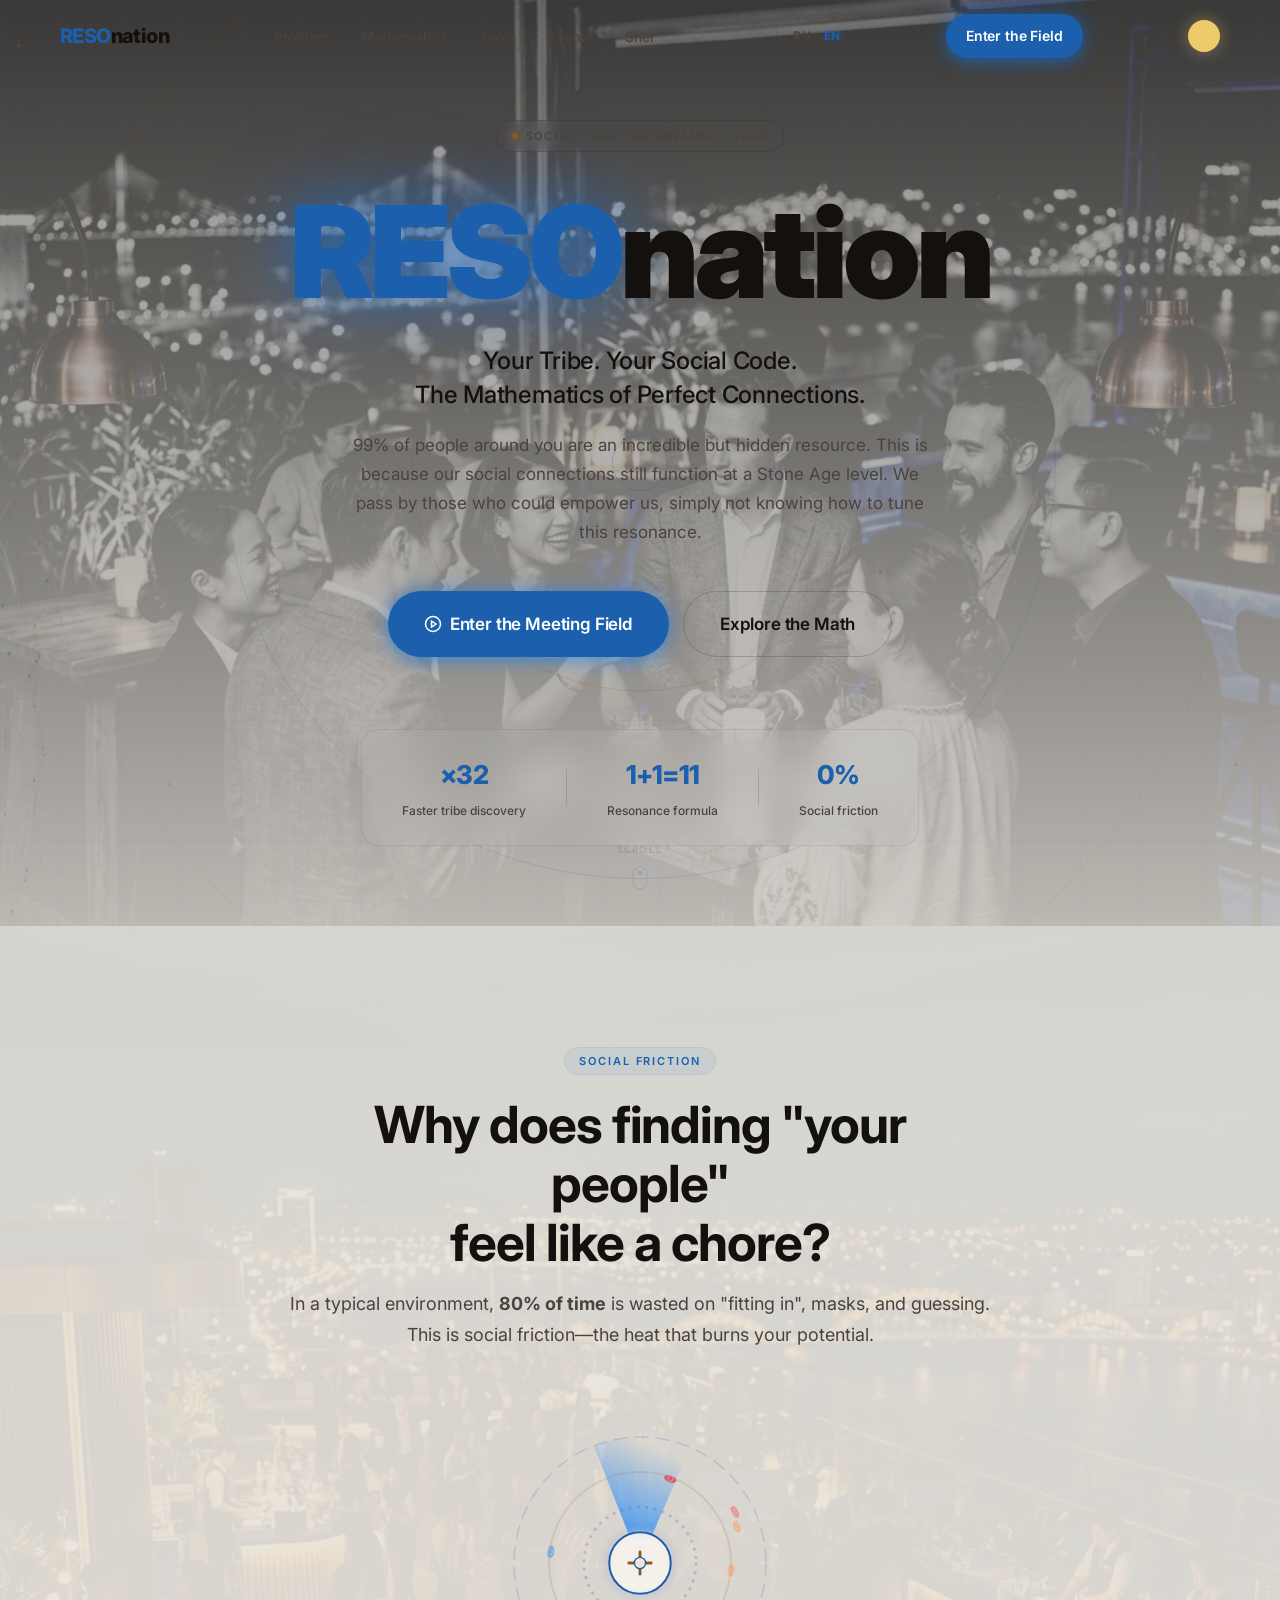
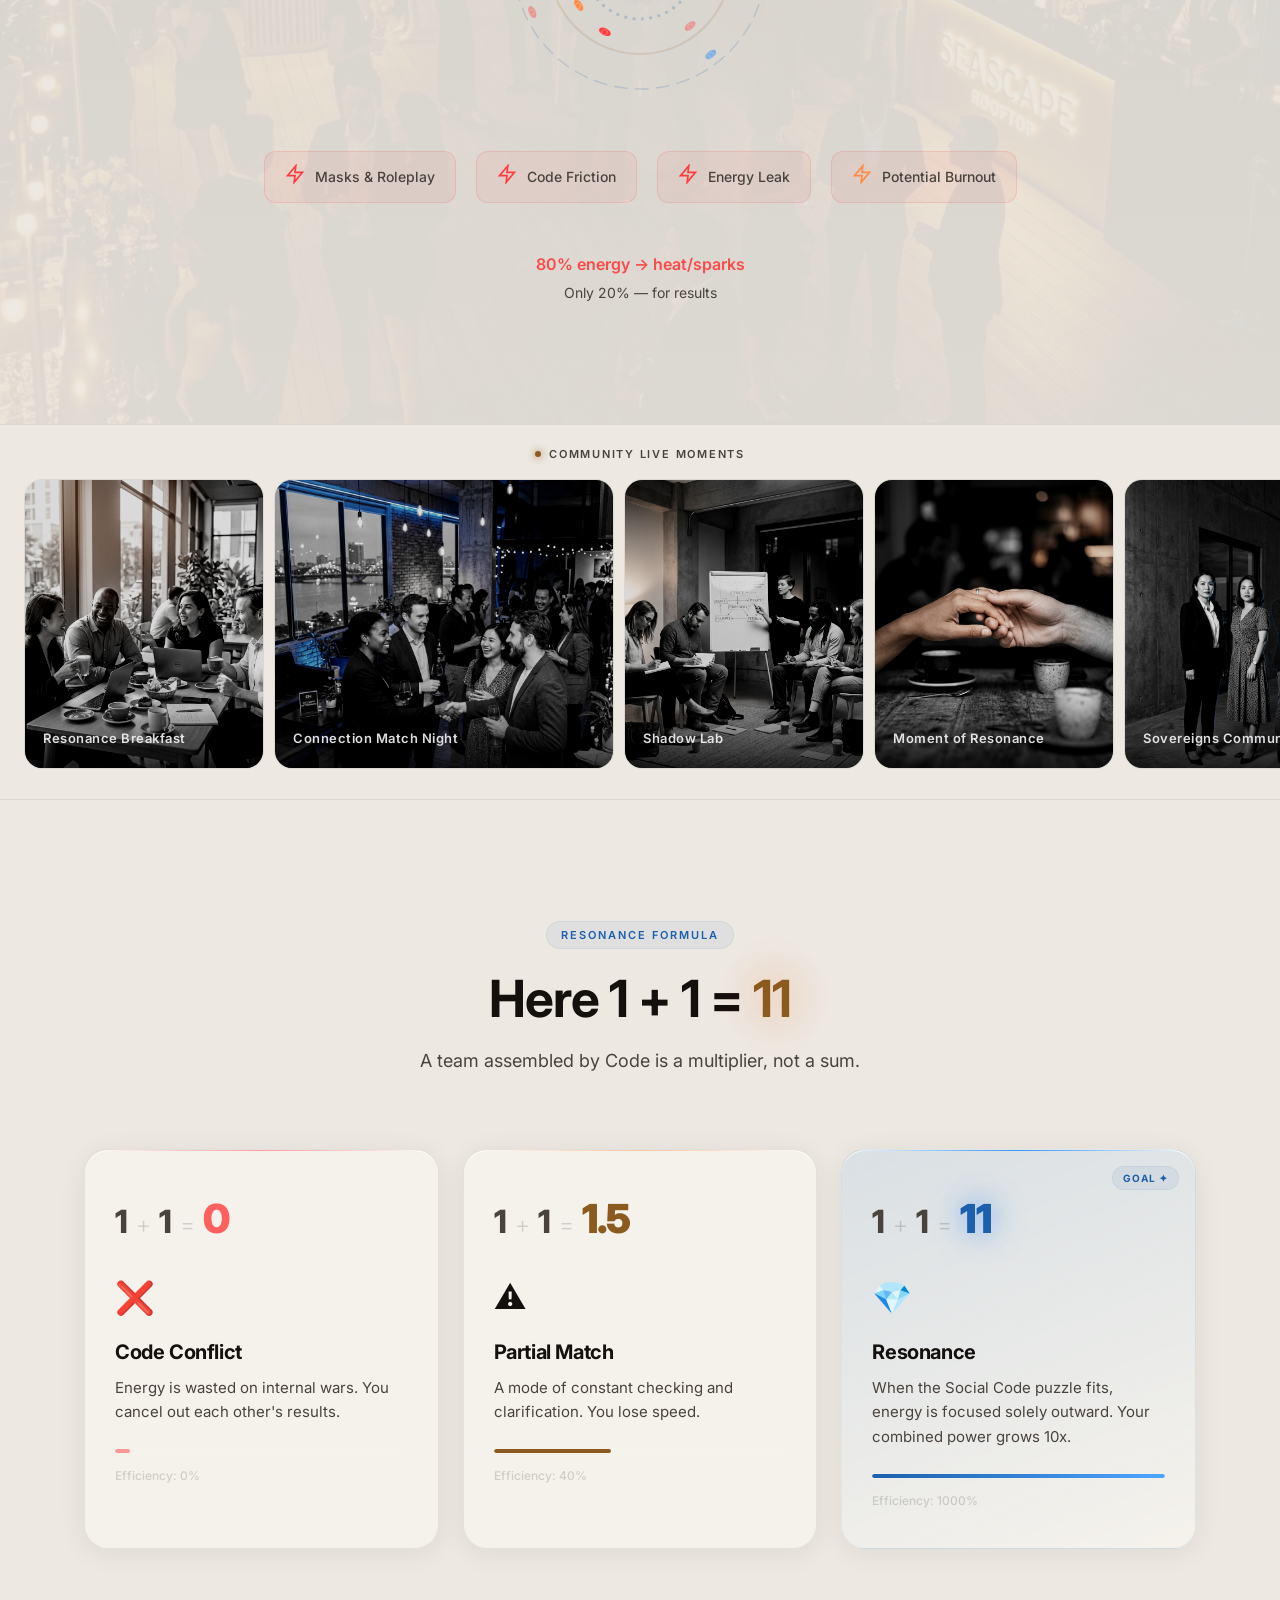
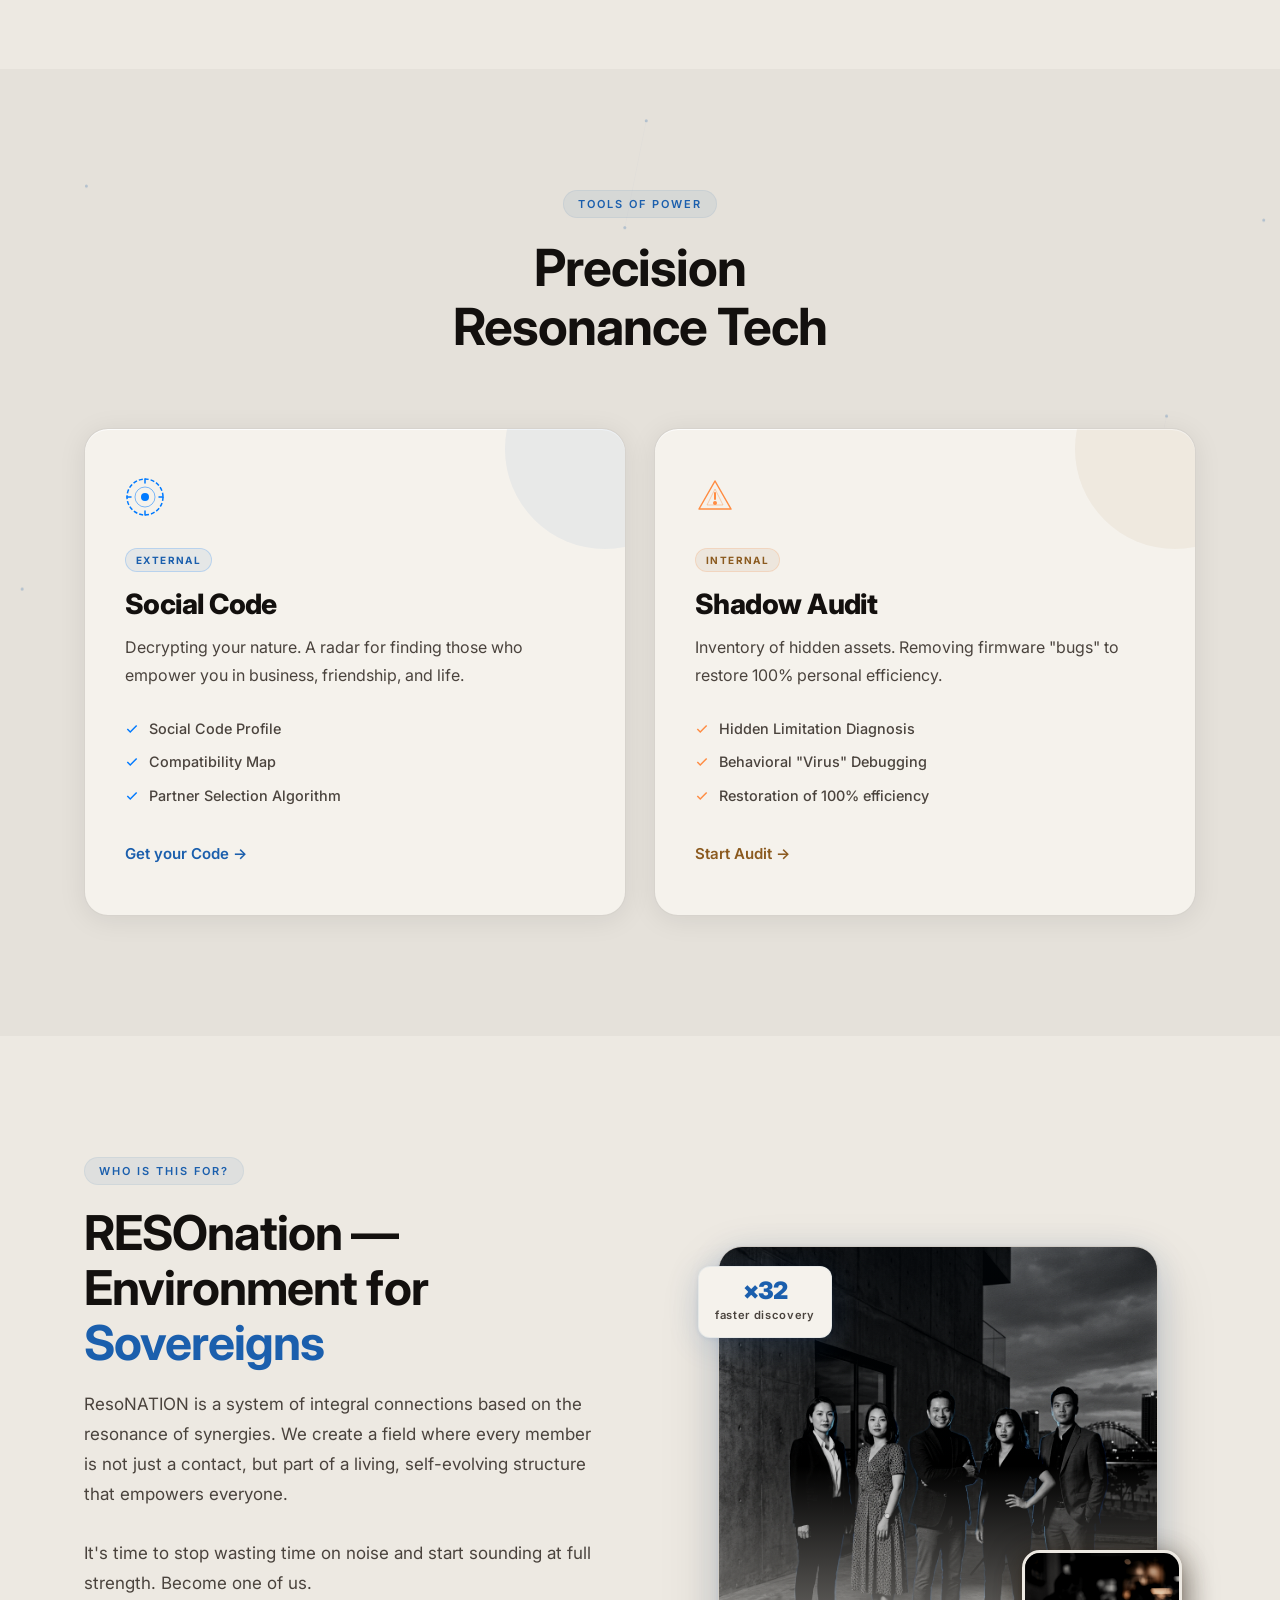
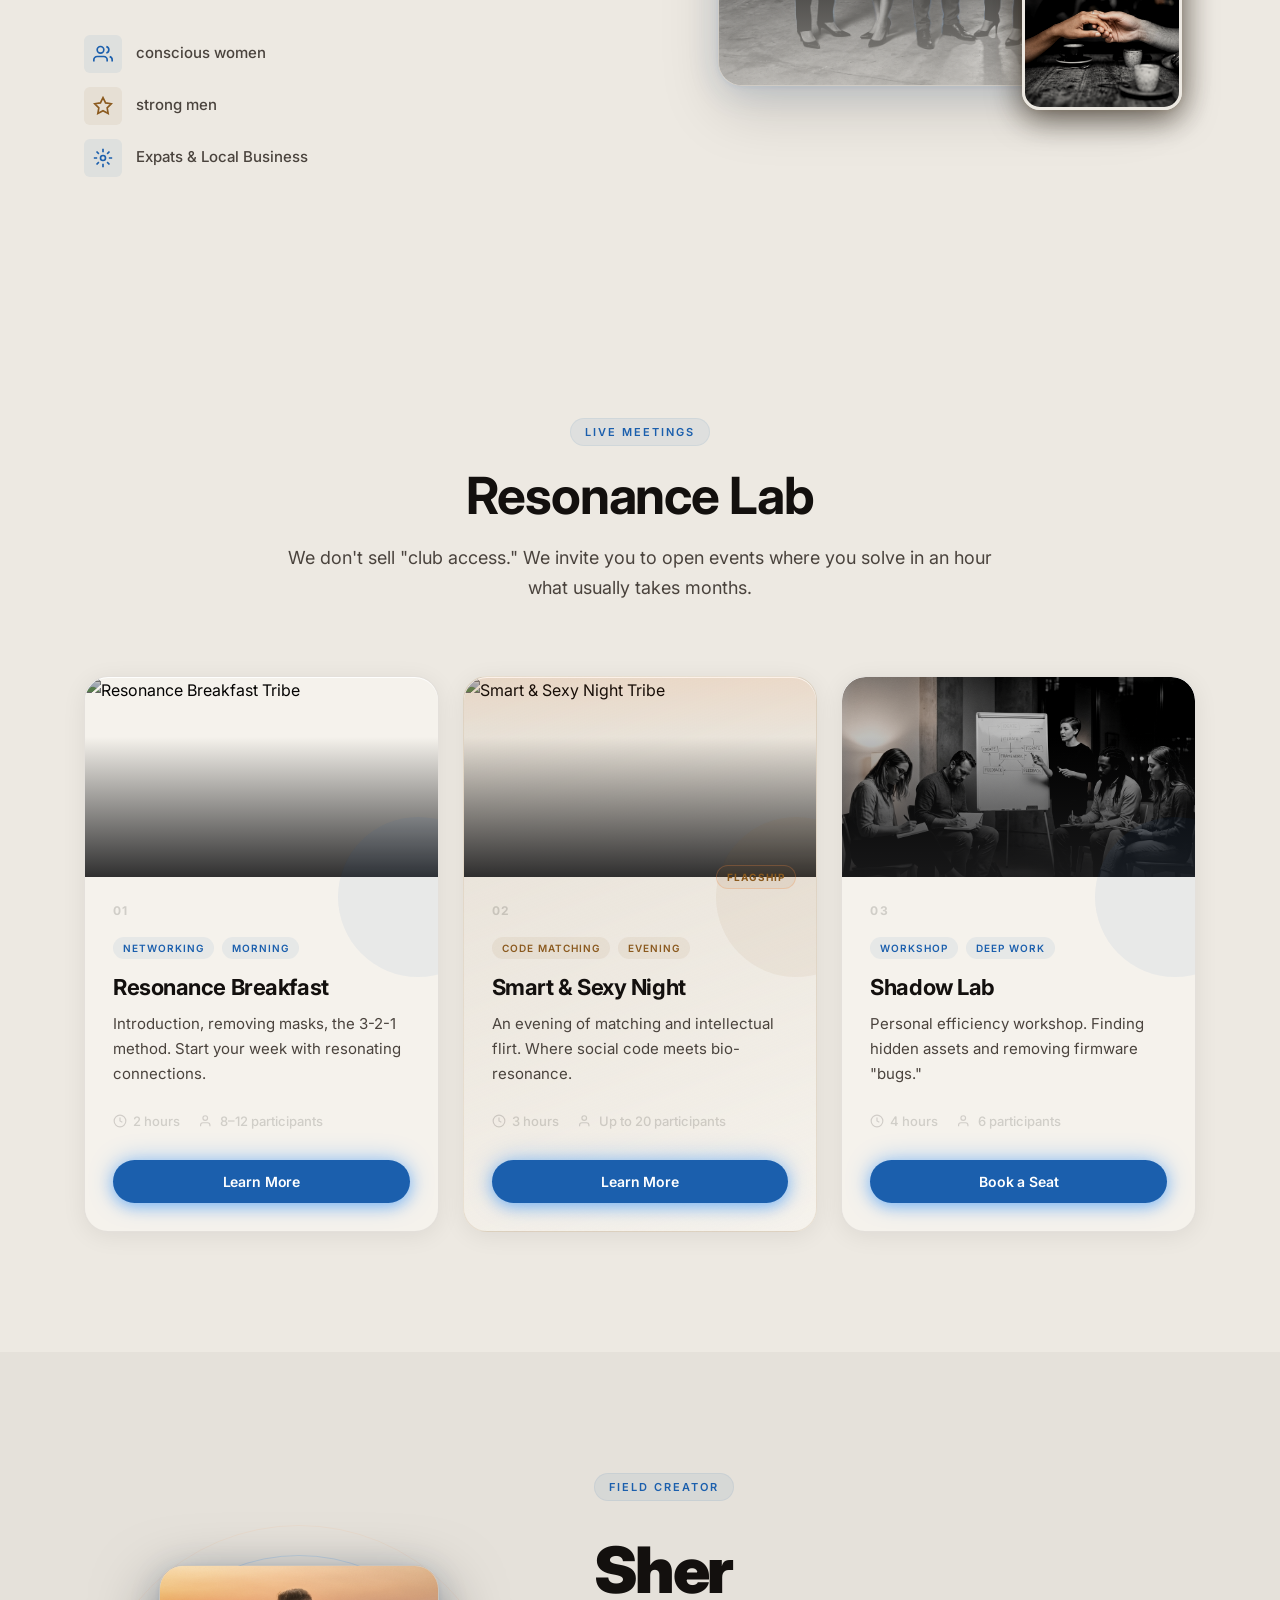
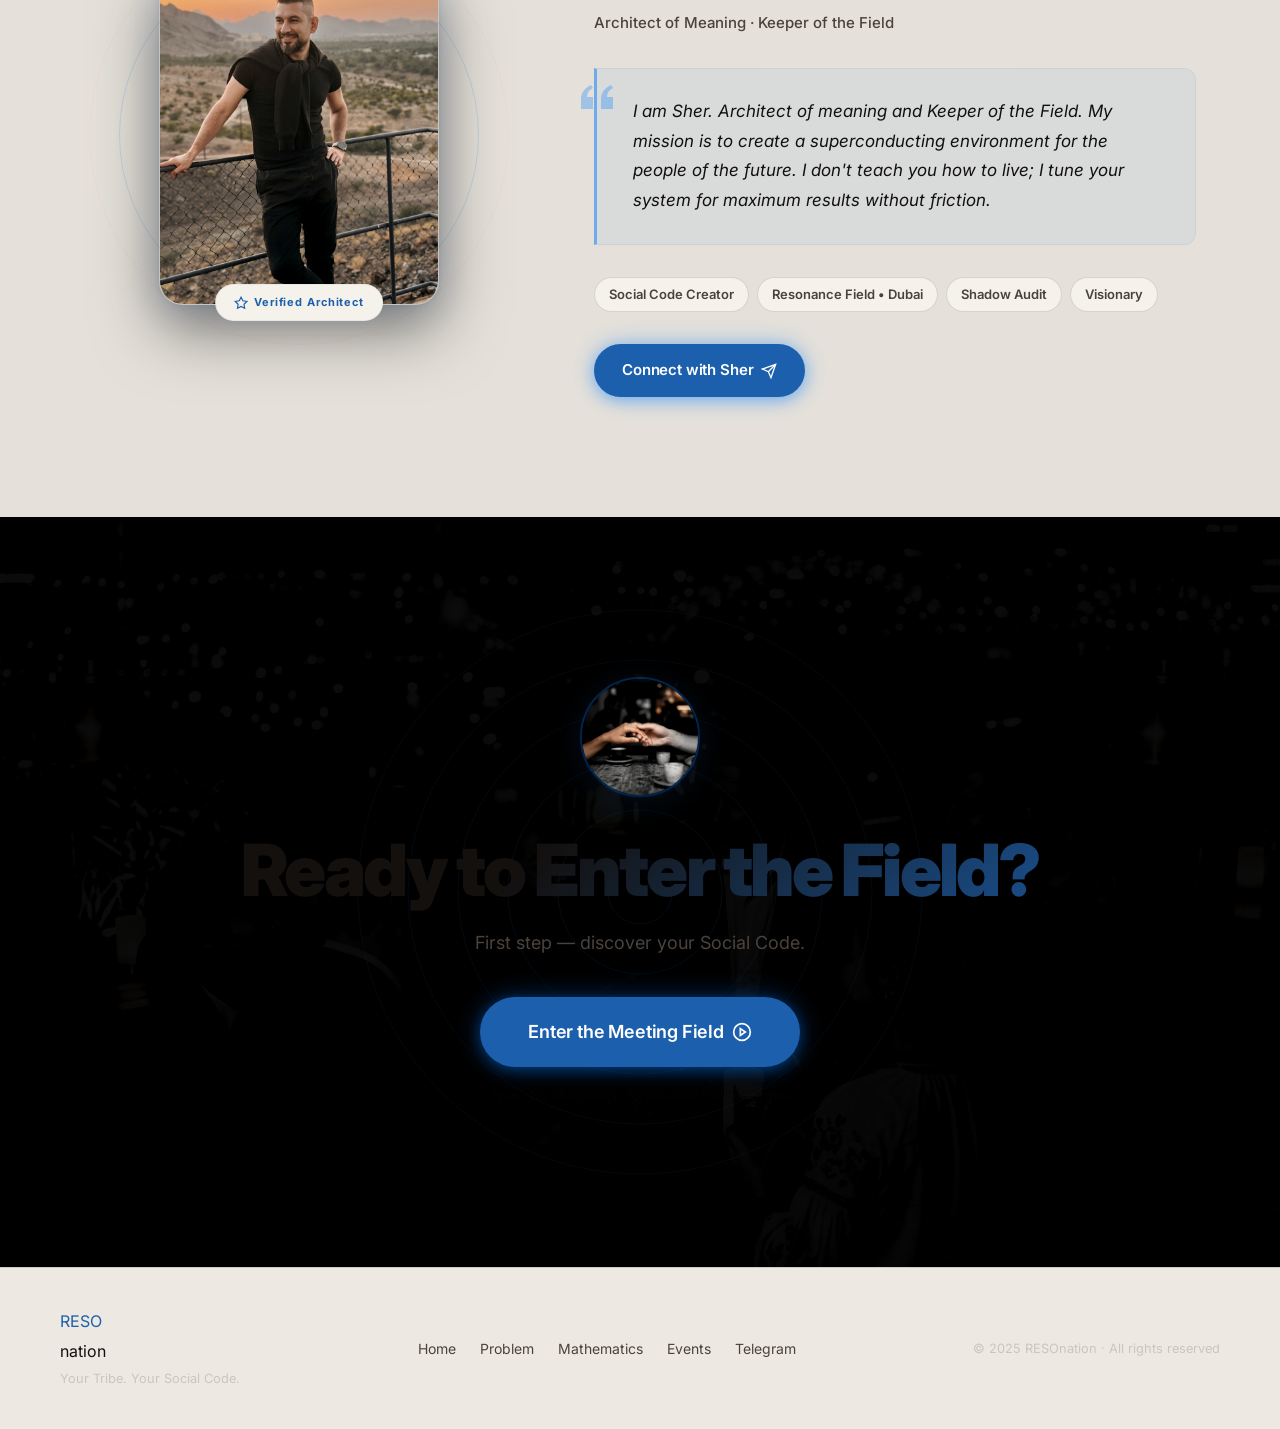
==== commit d6f3e636: "feat: organize event landing pages as subpages and update links for site integrity" ====
--- a/en.html
+++ b/en.html
@@ -518,7 +518,7 @@
         <!-- Event 1 -->
         <article class="event-card" id="event-breakfast">
           <div class="event-card__cover">
-            <img src="img-breakfast.png" alt="Resonance Breakfast" />
+            <img src="resonation_breakfast_tribe_v2_1776181056454_1776181065229.png" alt="Resonance Breakfast Tribe" />
             <div class="event-card__cover-overlay"></div>
           </div>
           <div class="event-card__body">
@@ -542,14 +542,14 @@
                 8–12 participants
               </span>
             </div>
-            <a href="https://t.me/" class="btn btn--primary btn--sm event-card__cta" id="breakfast-cta">Book a Seat</a>
+            <a href="events/breakfast.html" class="btn btn--primary btn--sm event-card__cta" id="breakfast-cta">Learn More</a>
           </div>
         </article>
 
         <!-- Event 2 -->
         <article class="event-card event-card--featured" id="event-match">
           <div class="event-card__cover">
-            <img src="img-match-night.png" alt="Connection Match Night" />
+            <img src="smart_sexy_tribe_bar_v3_1776181056453_1776181042019.png" alt="Smart & Sexy Night Tribe" />
             <div class="event-card__cover-overlay event-card__cover-overlay--copper"></div>
           </div>
           <div class="event-card__body">
@@ -560,9 +560,9 @@
               <span class="event-tag event-tag--copper">Code Matching</span>
               <span class="event-tag event-tag--copper">Evening</span>
             </div>
-            <h3 class="event-card__title">Connection Match Night</h3>
+            <h3 class="event-card__title">Smart & Sexy Night</h3>
             <p class="event-card__desc">
-              An evening of matching by Social Code. The algorithm pairs those whose codes create a multiplier effect.
+              An evening of matching and intellectual flirt. Where social code meets bio-resonance.
             </p>
             <div class="event-card__details">
               <span>
@@ -574,7 +574,7 @@
                 Up to 20 participants
               </span>
             </div>
-            <a href="https://t.me/" class="btn btn--primary btn--sm event-card__cta" id="match-cta">Book a Seat</a>
+            <a href="events/smart-sexy.html" class="btn btn--primary btn--sm event-card__cta" id="match-cta">Learn More</a>
           </div>
         </article>
 
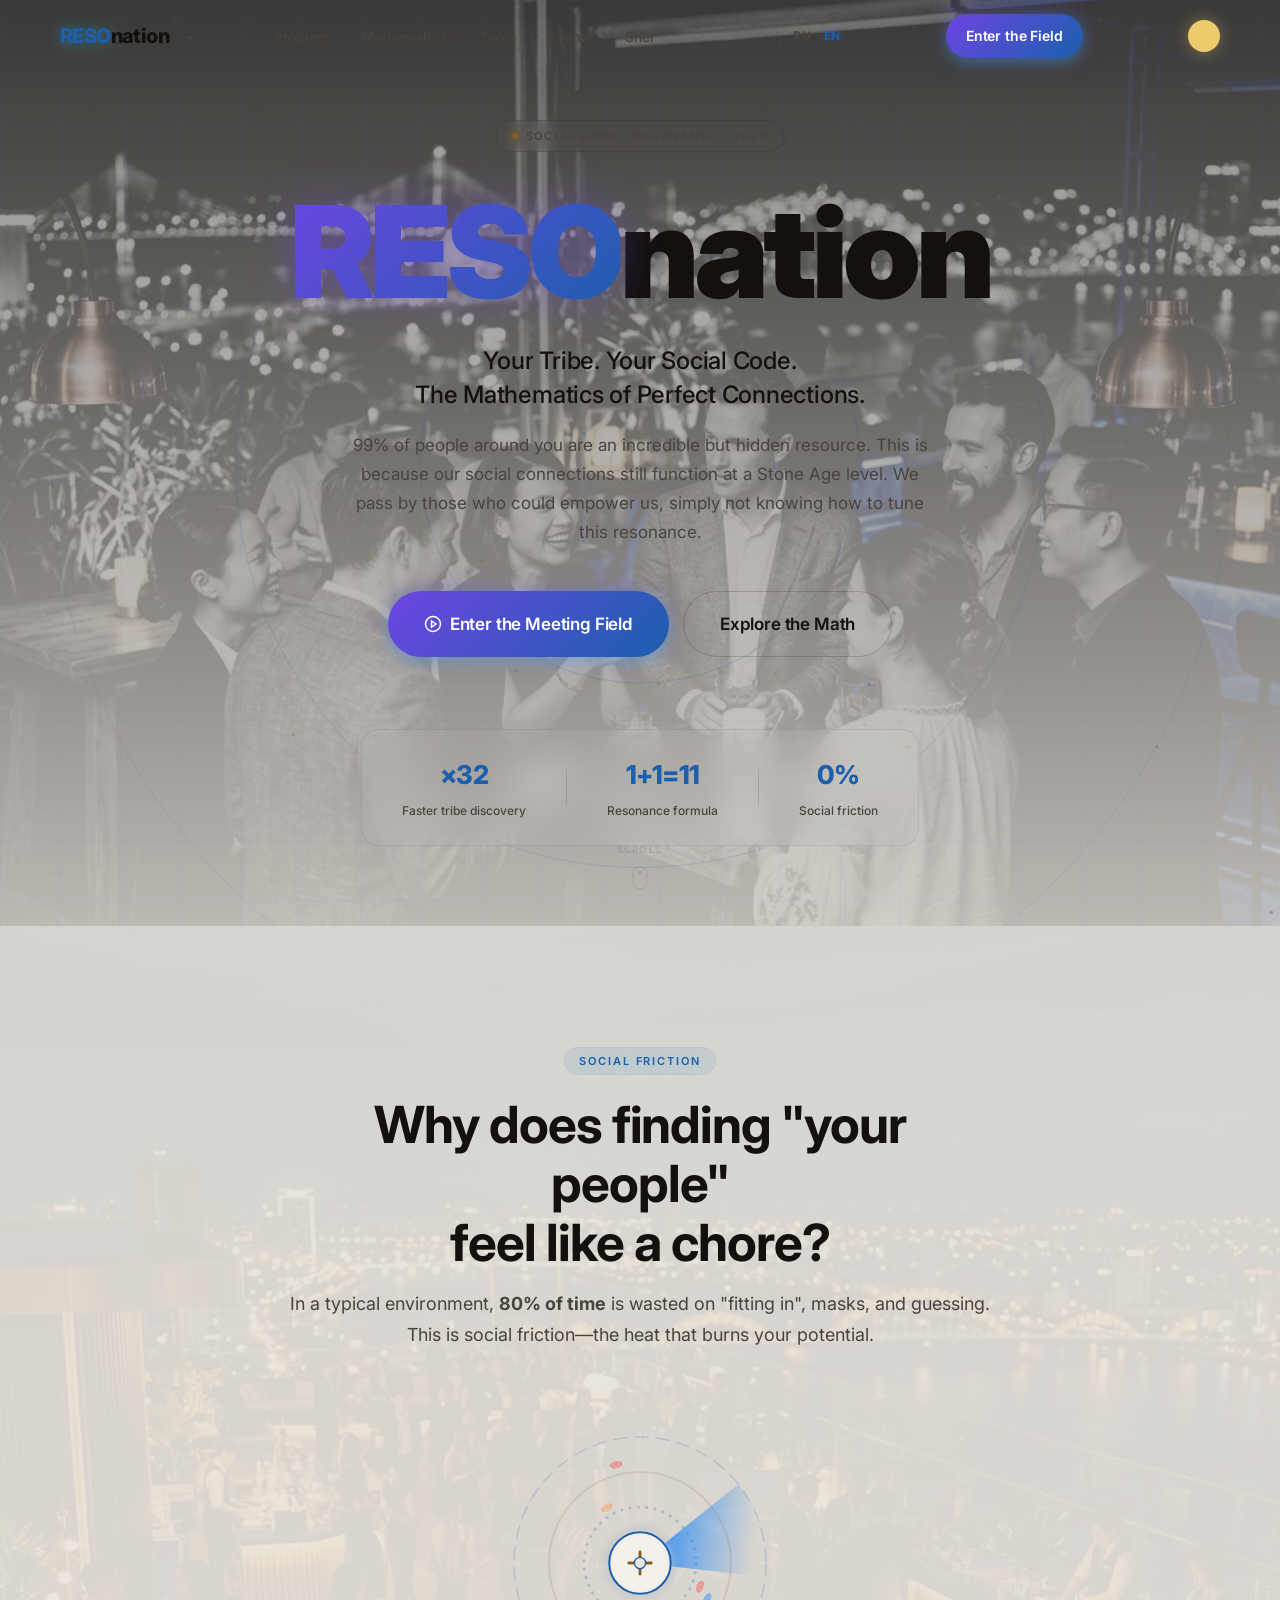
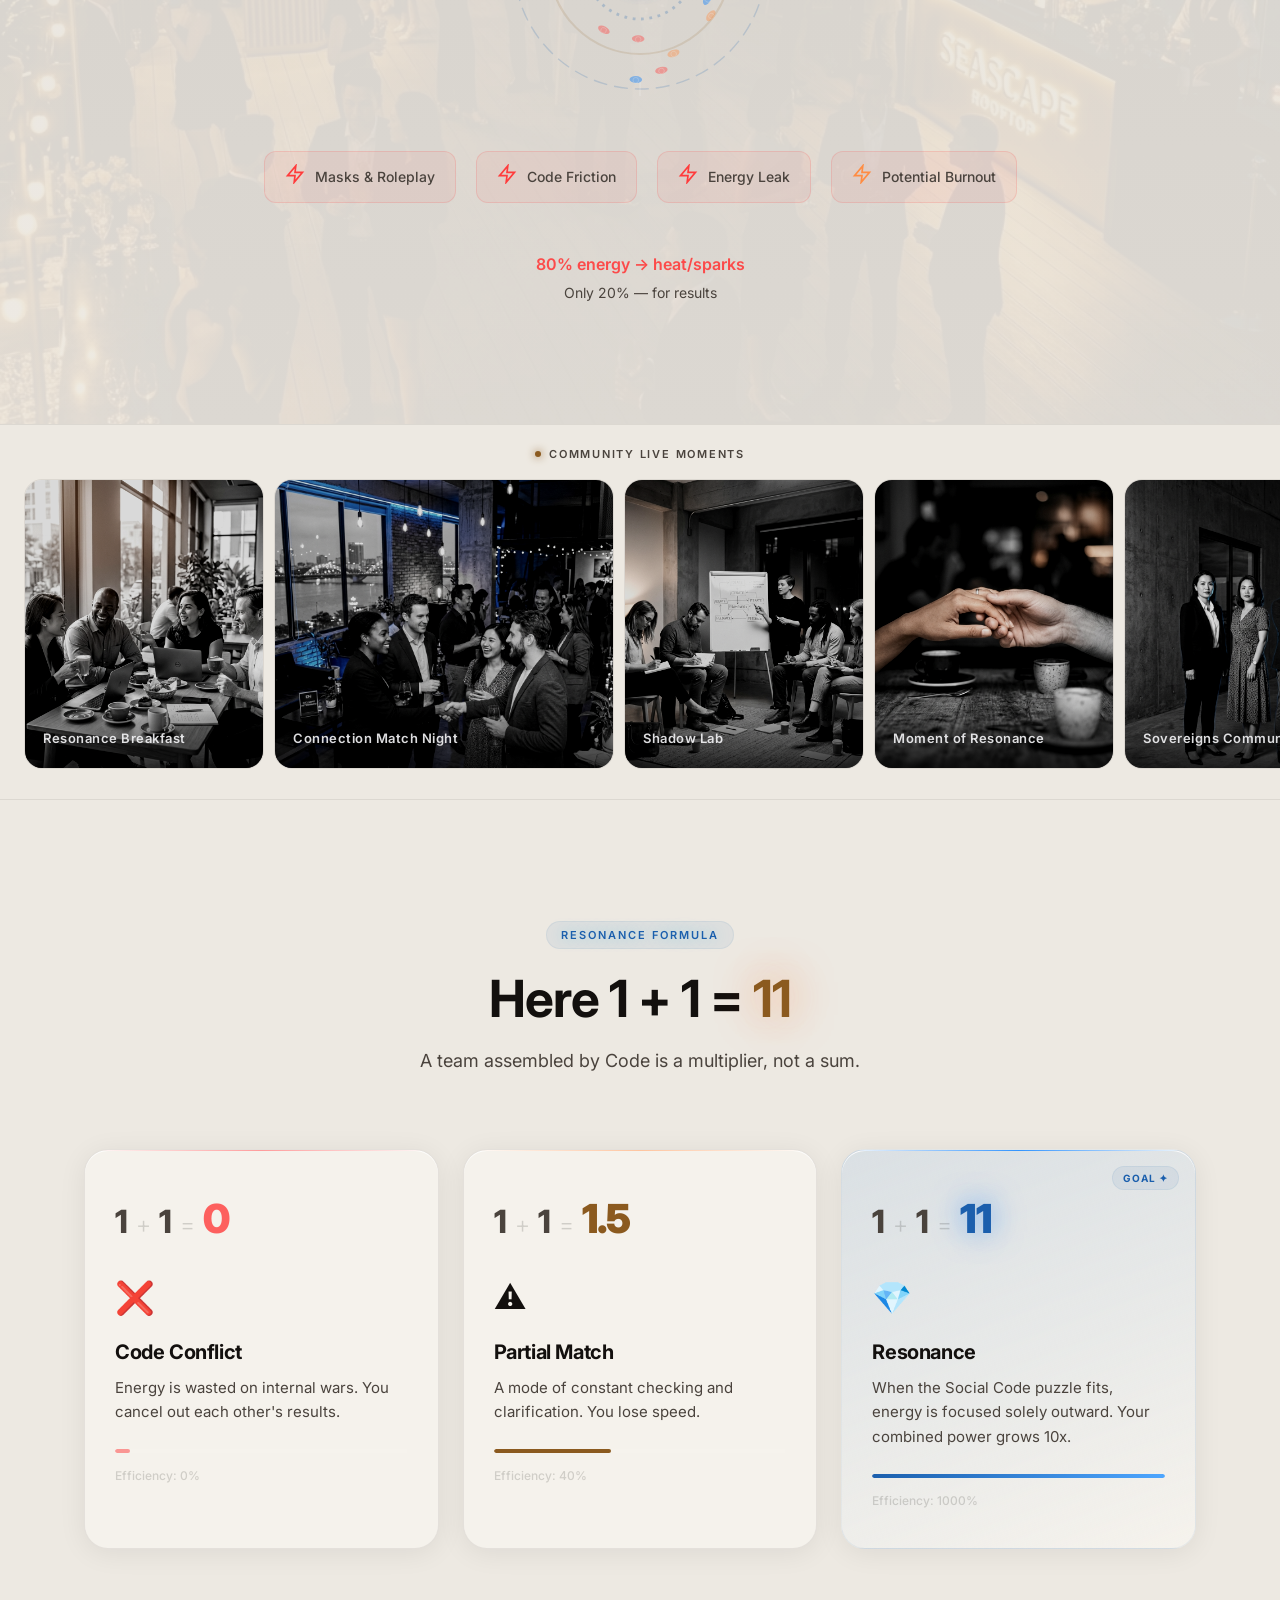
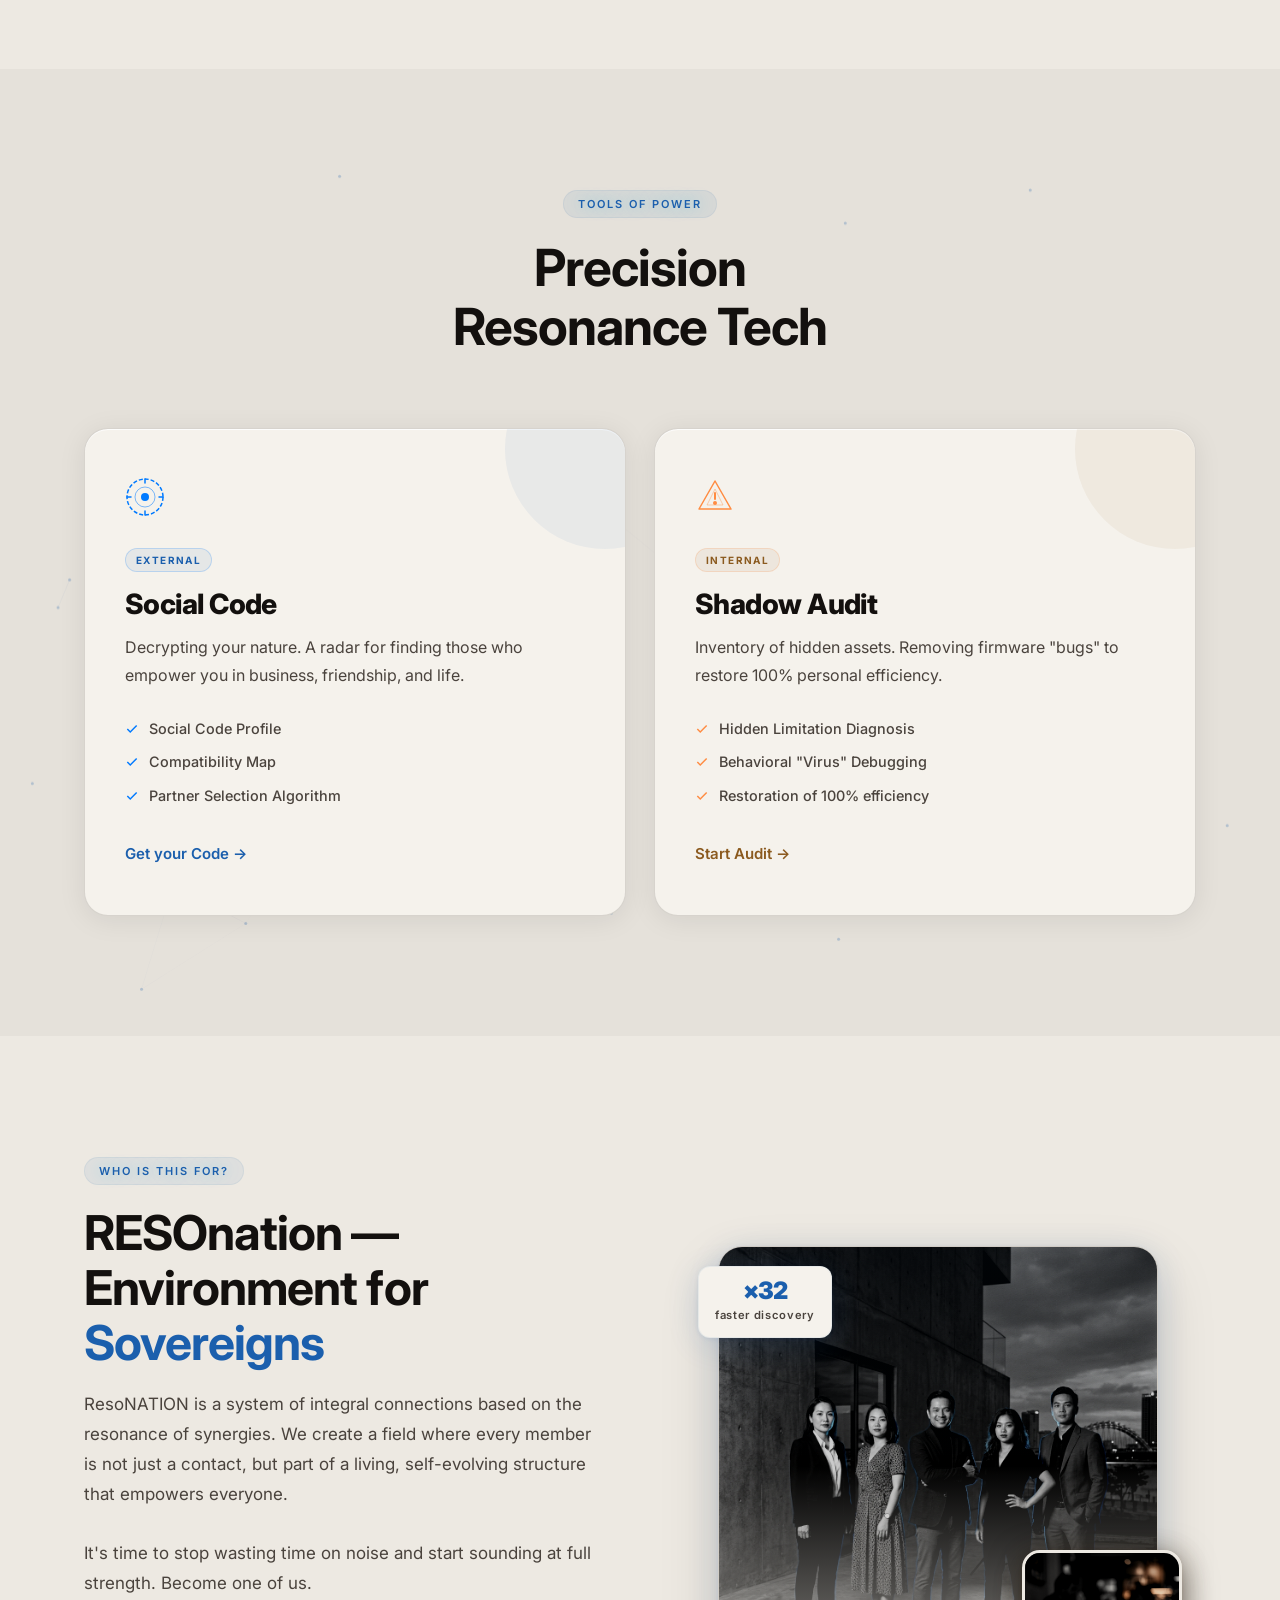
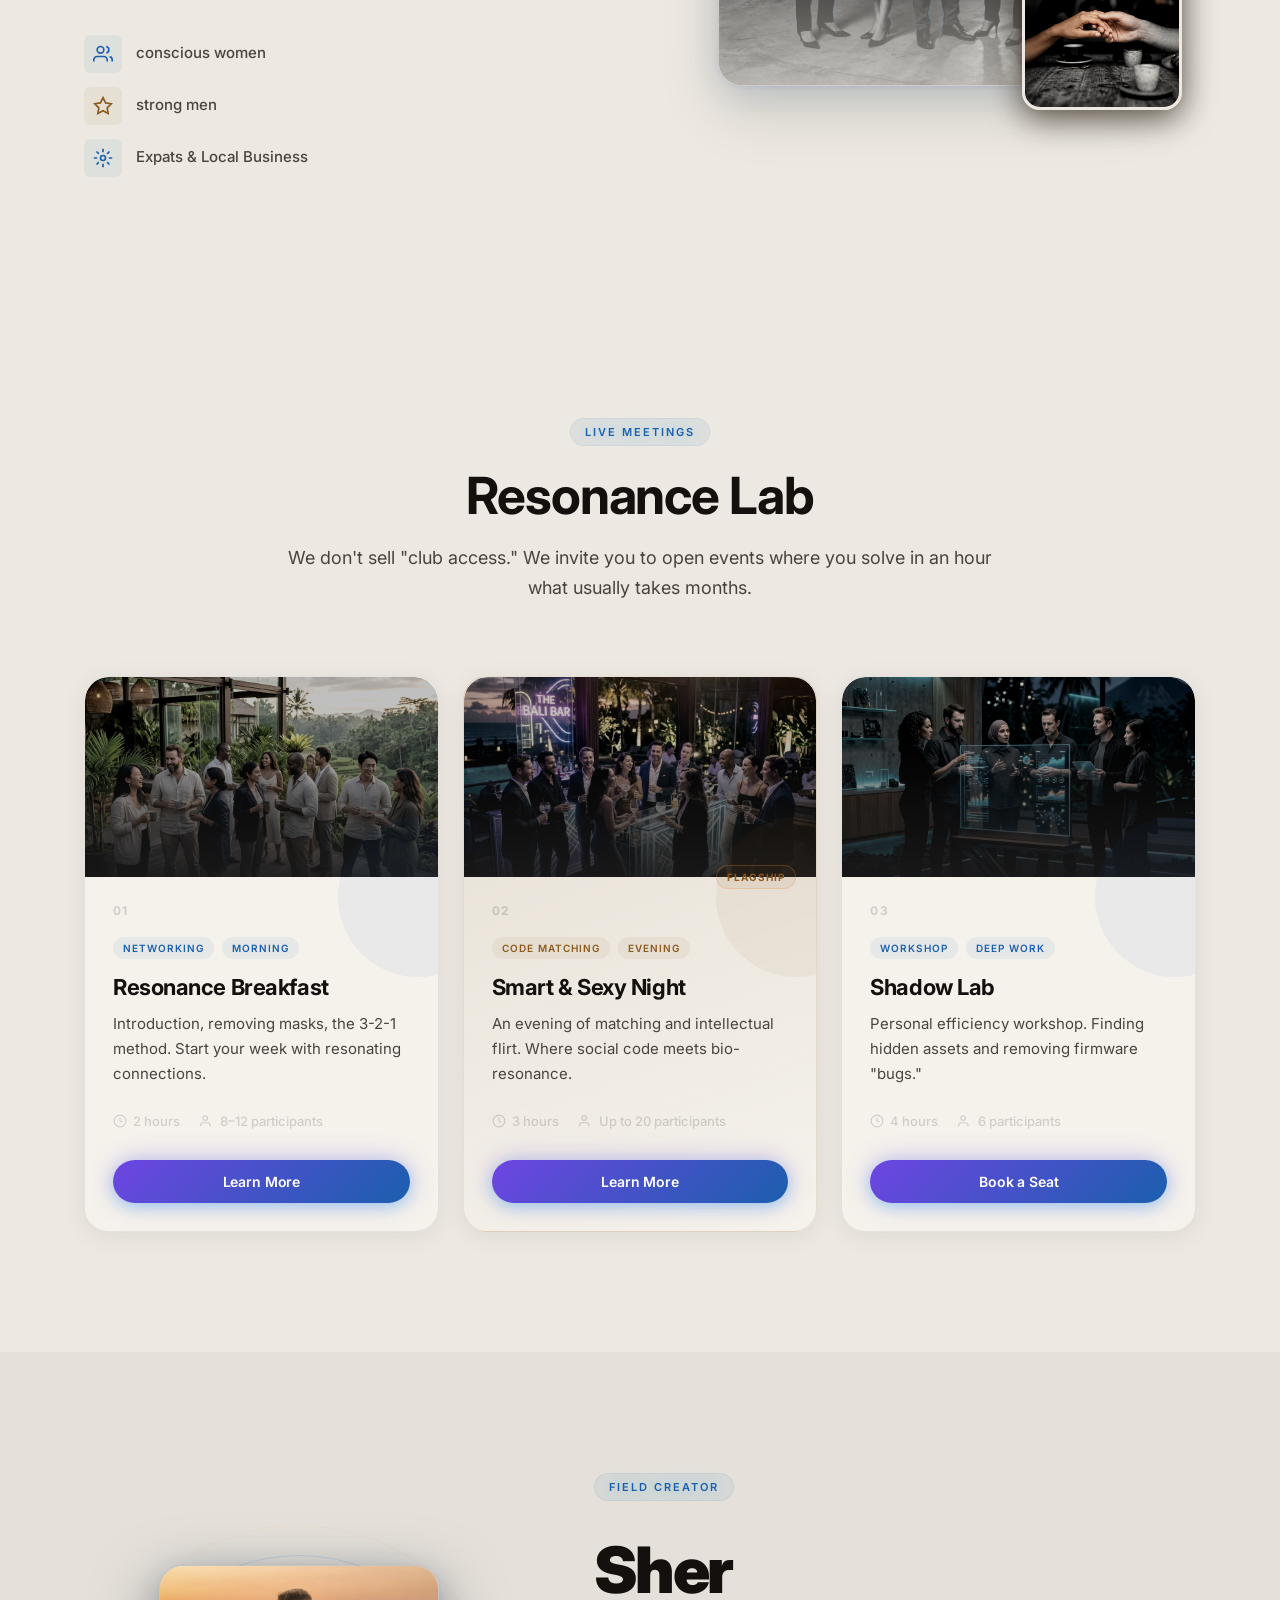
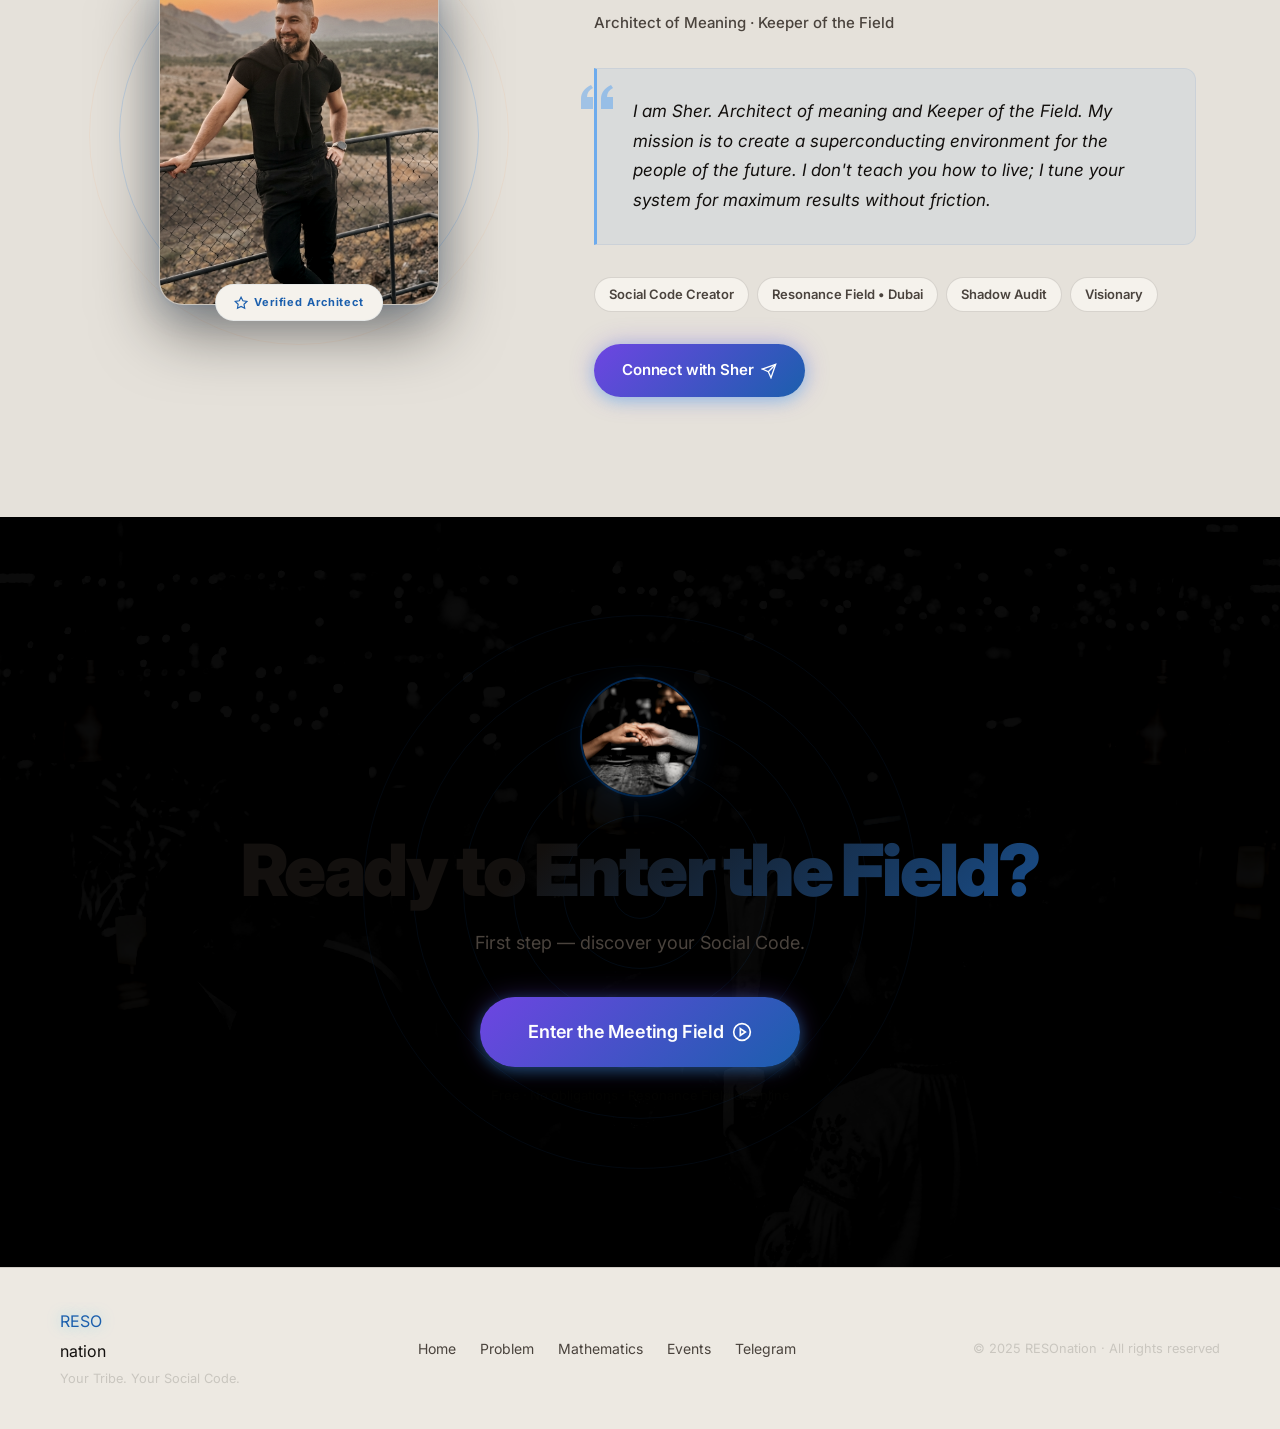
==== commit 5b251062: "feat: Cyber-Neon visual overhaul & Social Purity Protocol (Standing-Only)" ====
--- a/en.html
+++ b/en.html
@@ -518,7 +518,7 @@
         <!-- Event 1 -->
         <article class="event-card" id="event-breakfast">
           <div class="event-card__cover">
-            <img src="resonation_breakfast_tribe_v2_1776181056454_1776181065229.png" alt="Resonance Breakfast Tribe" />
+            <img src="img-breakfast-standing.png" alt="Resonance Breakfast Tribe" />
             <div class="event-card__cover-overlay"></div>
           </div>
           <div class="event-card__body">
@@ -549,7 +549,7 @@
         <!-- Event 2 -->
         <article class="event-card event-card--featured" id="event-match">
           <div class="event-card__cover">
-            <img src="smart_sexy_tribe_bar_v3_1776181056453_1776181042019.png" alt="Smart & Sexy Night Tribe" />
+            <img src="img-smart-sexy-standing-1.png" alt="Smart & Sexy Night Tribe" />
             <div class="event-card__cover-overlay event-card__cover-overlay--copper"></div>
           </div>
           <div class="event-card__body">
@@ -581,7 +581,7 @@
         <!-- Event 3 -->
         <article class="event-card" id="event-shadow">
           <div class="event-card__cover">
-            <img src="img-shadow-lab.png" alt="Shadow Lab" />
+            <img src="img-shadow-lab-standing.png" alt="Shadow Lab" />
             <div class="event-card__cover-overlay"></div>
           </div>
           <div class="event-card__body">
--- a/styles.css
+++ b/styles.css
@@ -8,11 +8,20 @@
   --color-base-2: #131318;
   --color-base-3: #1E1E27;
 
-  /* Cobalt Blue */
-  --color-blue:       #4D8FDA;
-  --color-blue-rgb:   77, 143, 218;
-  --color-blue-glow:  rgba(77,143,218, 0.22);
-  --color-blue-dim:   rgba(77,143,218, 0.10);
+  /* Cyan Blue */
+  --color-blue:       #21D4FD;
+  --color-blue-rgb:   33, 212, 253;
+  --color-blue-glow:  rgba(33, 212, 253, 0.22);
+  --color-blue-dim:   rgba(33, 212, 253, 0.10);
+
+  /* Deep Purple */
+  --color-purple:     #6E45E2;
+  --color-purple-rgb: 110, 69, 226;
+
+  /* Premium Gradient */
+  --gradient-primary: linear-gradient(135deg, var(--color-purple), var(--color-blue));
+  --text-glow-blue:   0 0 15px rgba(33, 212, 253, 0.4), 0 0 30px rgba(33, 212, 253, 0.1);
+  --text-glow-purple: 0 0 15px rgba(110, 69, 226, 0.4), 0 0 30px rgba(110, 69, 226, 0.1);
 
   /* Champagne Gold */
   --color-copper:       #C8A96B;
@@ -129,17 +138,23 @@
   padding: 4px 14px;
   border-radius: var(--radius-full);
   margin-bottom: 20px;
+  text-shadow: var(--text-glow-blue);
 }
 .section__title {
   font-size: clamp(2rem, 4.5vw, 3.2rem);
   color: var(--color-text);
   margin-bottom: 18px;
+  text-shadow: 0 0 20px rgba(255,255,255,0.05);
 }
 .section__sub {
   font-size: 1.125rem;
   color: var(--color-text-muted);
   line-height: 1.7;
 }
+
+/* Glow Utilities */
+.glow-text { text-shadow: var(--text-glow-blue); }
+.glow-text--purple { text-shadow: var(--text-glow-purple); }
 
 /* ── Buttons ────────────────────────────────────────────── */
 .btn {
@@ -155,15 +170,15 @@
   letter-spacing: -0.01em;
 }
 .btn--primary {
-  background: var(--color-blue);
+  background: var(--gradient-primary);
   color: #fff;
   padding: 14px 28px;
   font-size: 0.9375rem;
-  box-shadow: 0 0 24px rgba(0, 122, 255, 0.35), 0 4px 14px rgba(0, 122, 255, 0.3);
+  box-shadow: 0 0 24px rgba(110, 69, 226, 0.35), 0 4px 14px rgba(33, 212, 253, 0.3);
 }
 .btn--primary:hover {
-  background: #0080FF;
-  box-shadow: 0 0 40px rgba(0, 122, 255, 0.55), 0 8px 24px rgba(0, 122, 255, 0.4);
+  filter: brightness(1.1);
+  box-shadow: 0 0 40px rgba(110, 69, 226, 0.55), 0 8px 24px rgba(33, 212, 253, 0.4);
   transform: translateY(-2px);
 }
 .btn--ghost {
@@ -214,7 +229,7 @@
   letter-spacing: -0.03em;
   flex-shrink: 0;
 }
-.logo-reso { color: var(--color-blue); }
+.logo-reso { color: var(--color-blue); text-shadow: var(--text-glow-blue); }
 .logo-nation { color: var(--color-text); }
 .nav__links {
   display: flex;
@@ -447,8 +462,12 @@
   margin-bottom: 28px;
 }
 .hero__reso {
-  color: var(--color-blue);
-  text-shadow: 0 0 60px rgba(0, 122, 255, 0.5), 0 0 120px rgba(0, 122, 255, 0.2);
+  background: var(--gradient-primary);
+  -webkit-background-clip: text;
+  background-clip: text;
+  color: transparent;
+  filter: drop-shadow(0 0 20px rgba(110, 69, 226, 0.4));
+  text-shadow: none;
 }
 .hero__nation {
   color: var(--color-text);
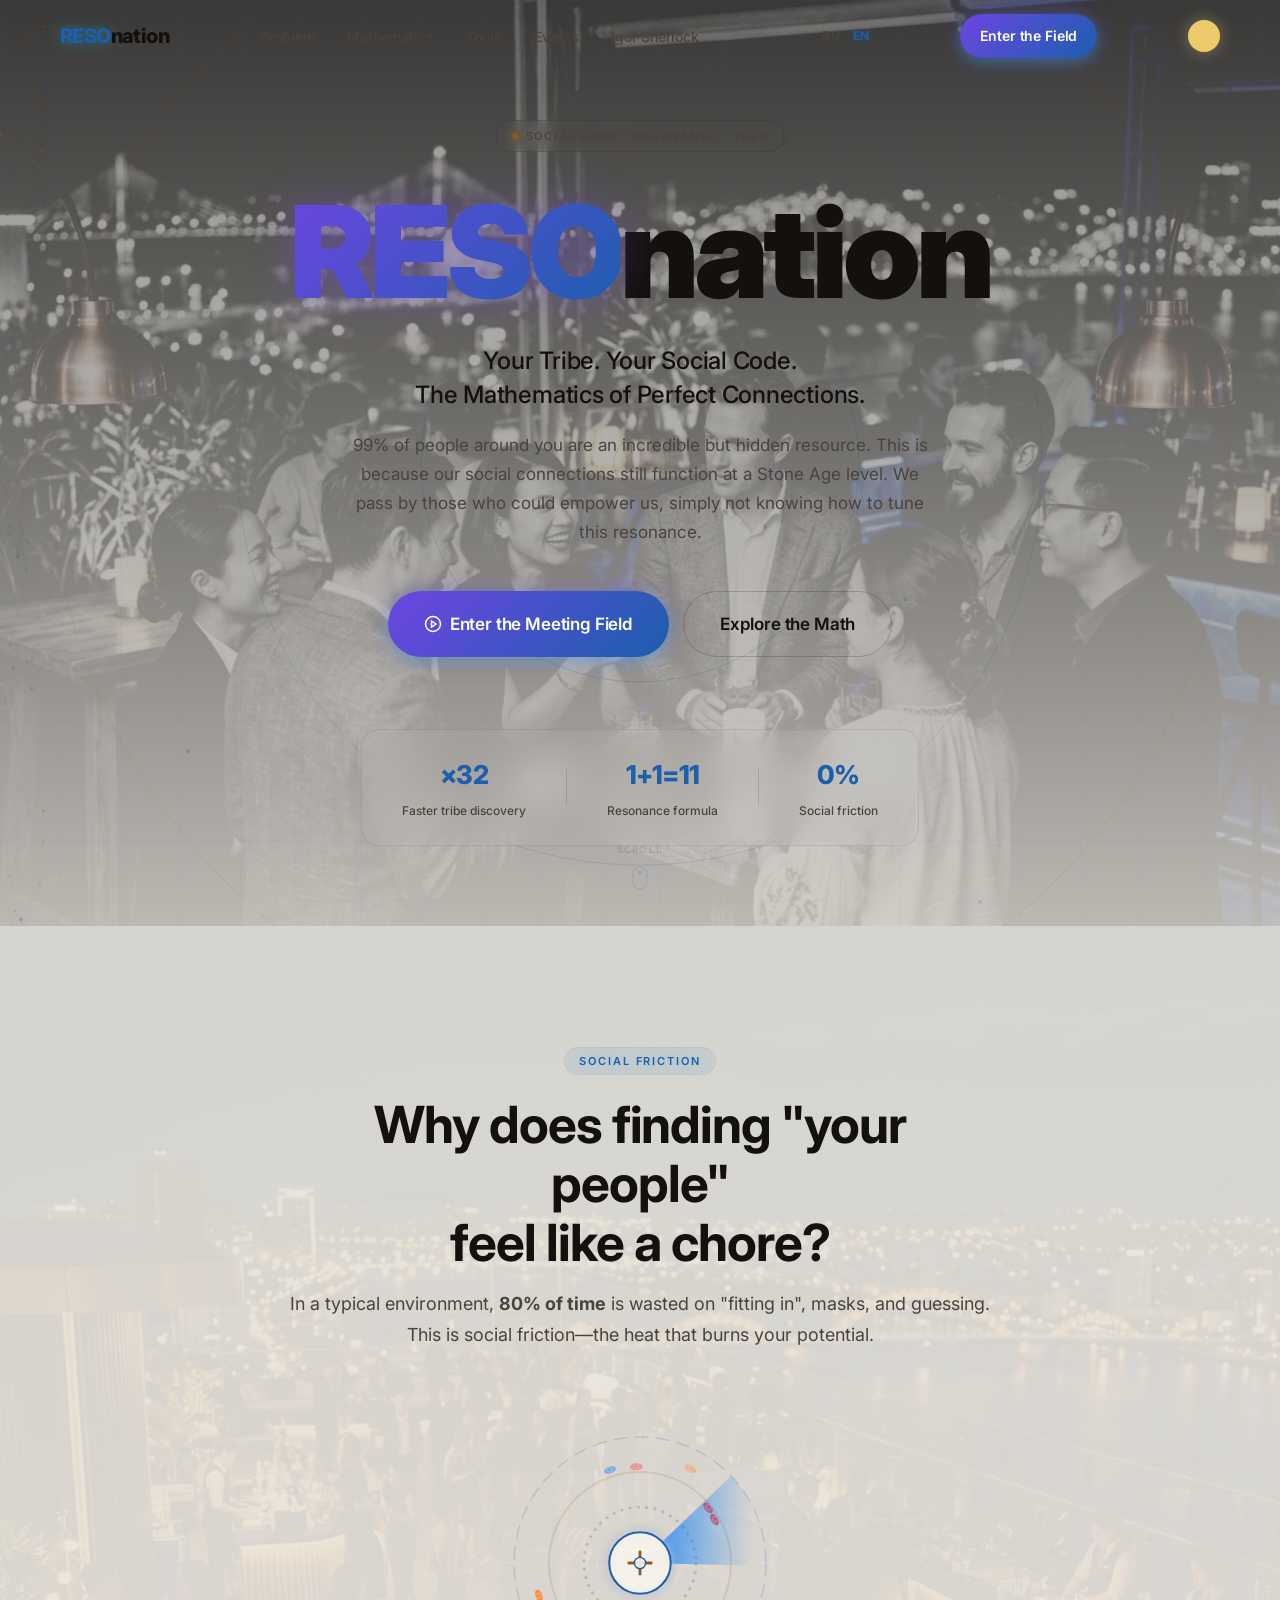
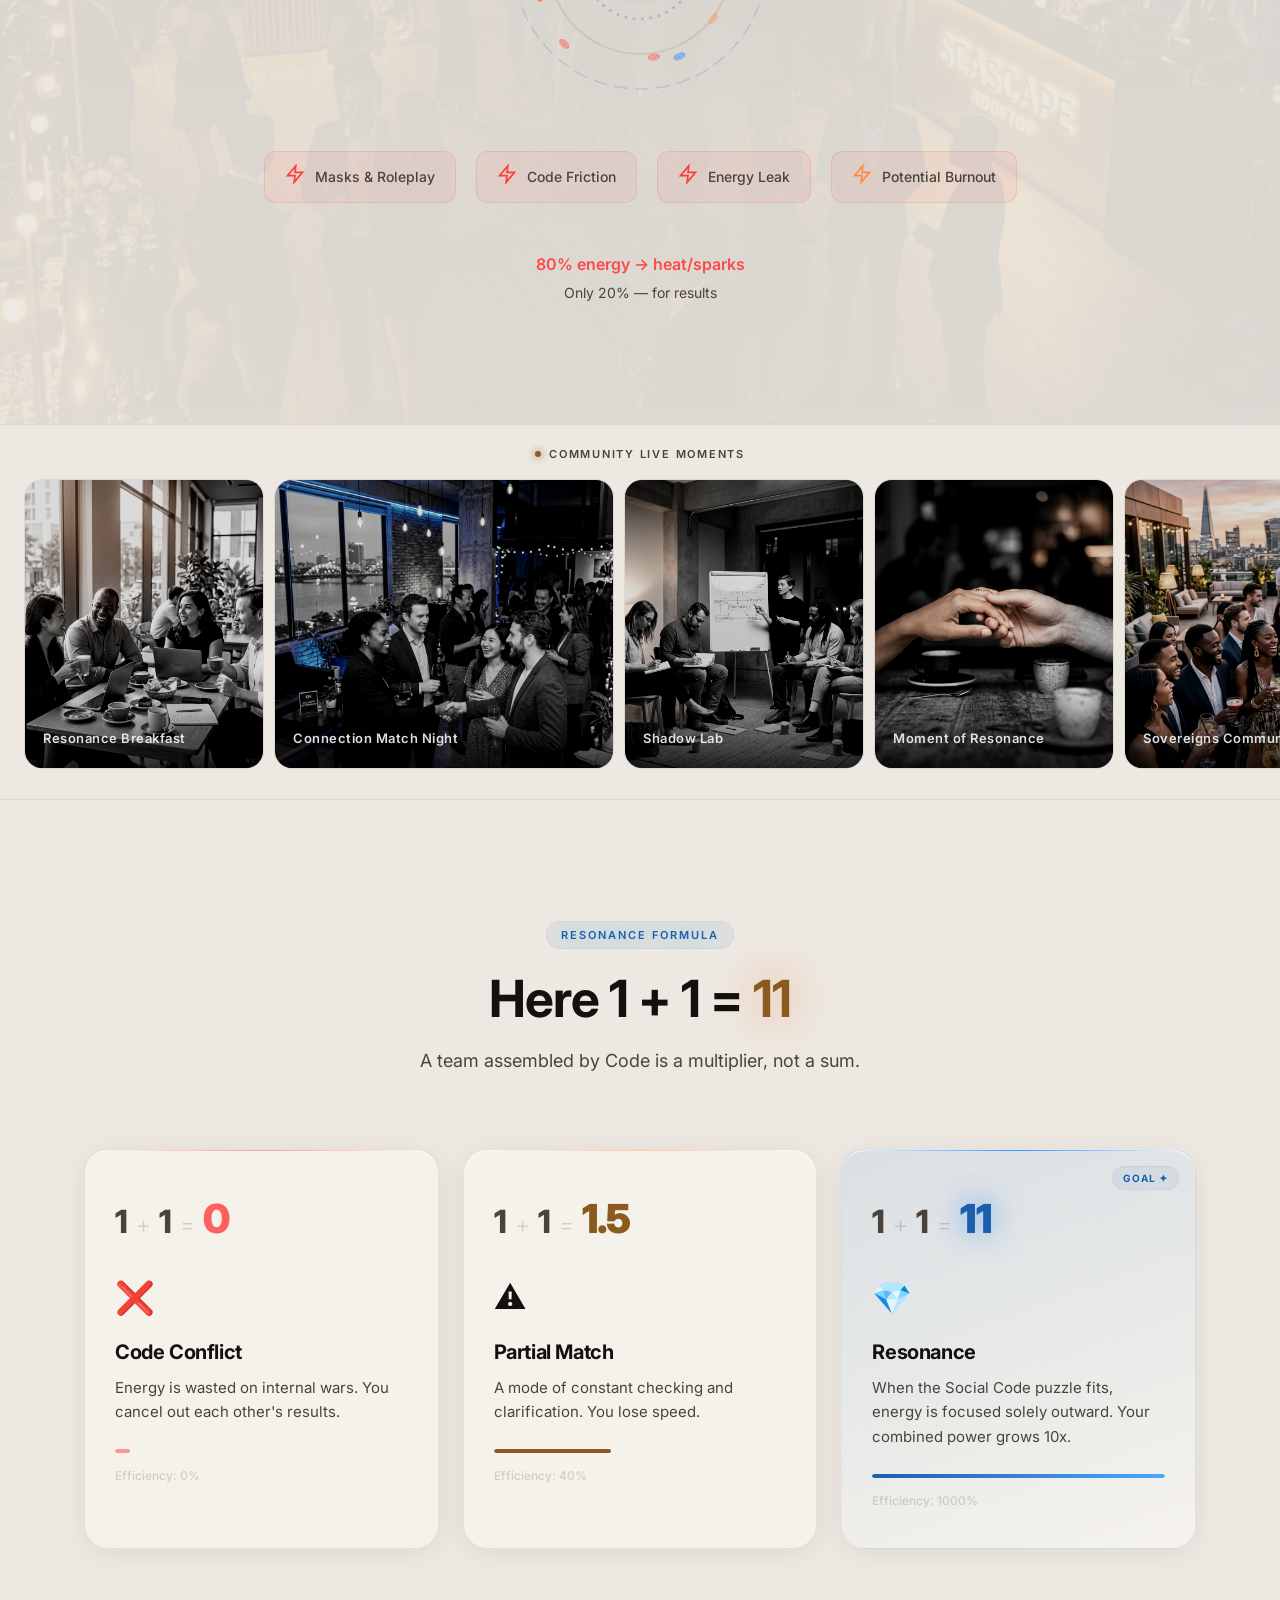
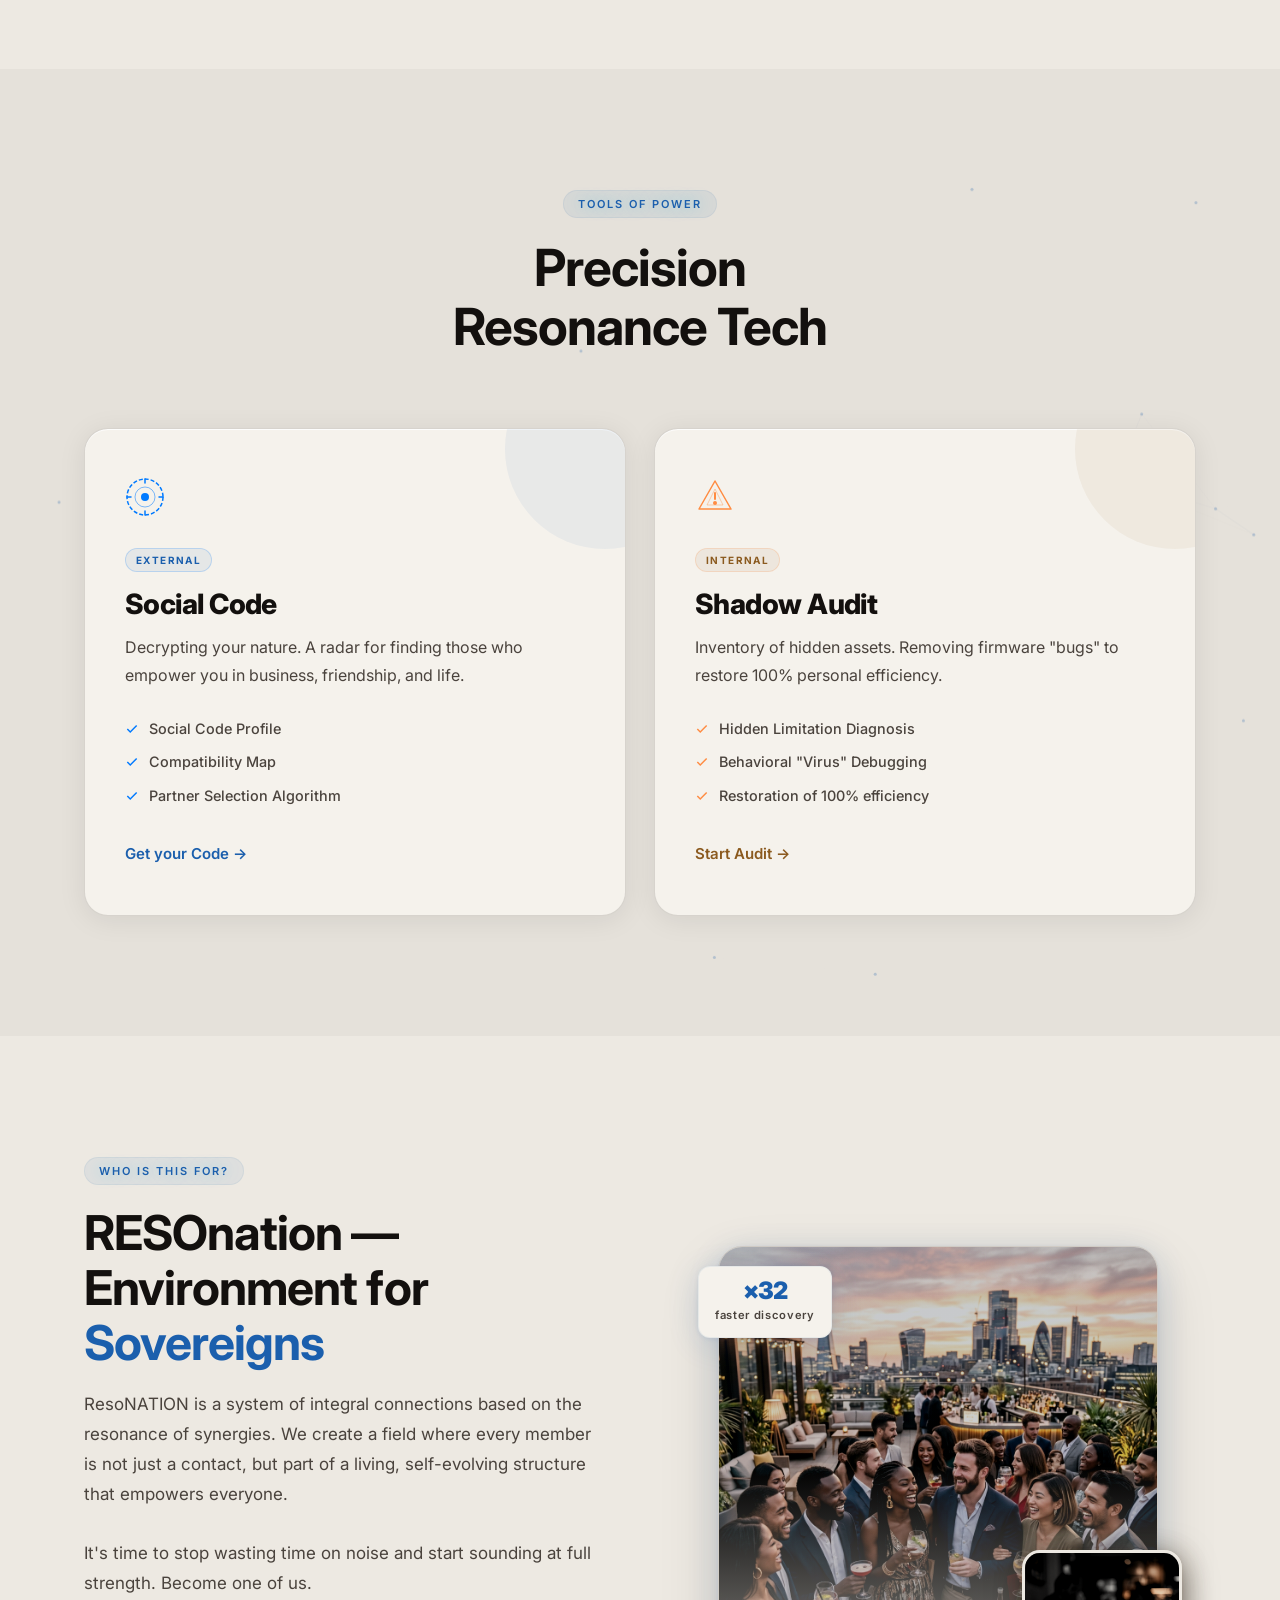
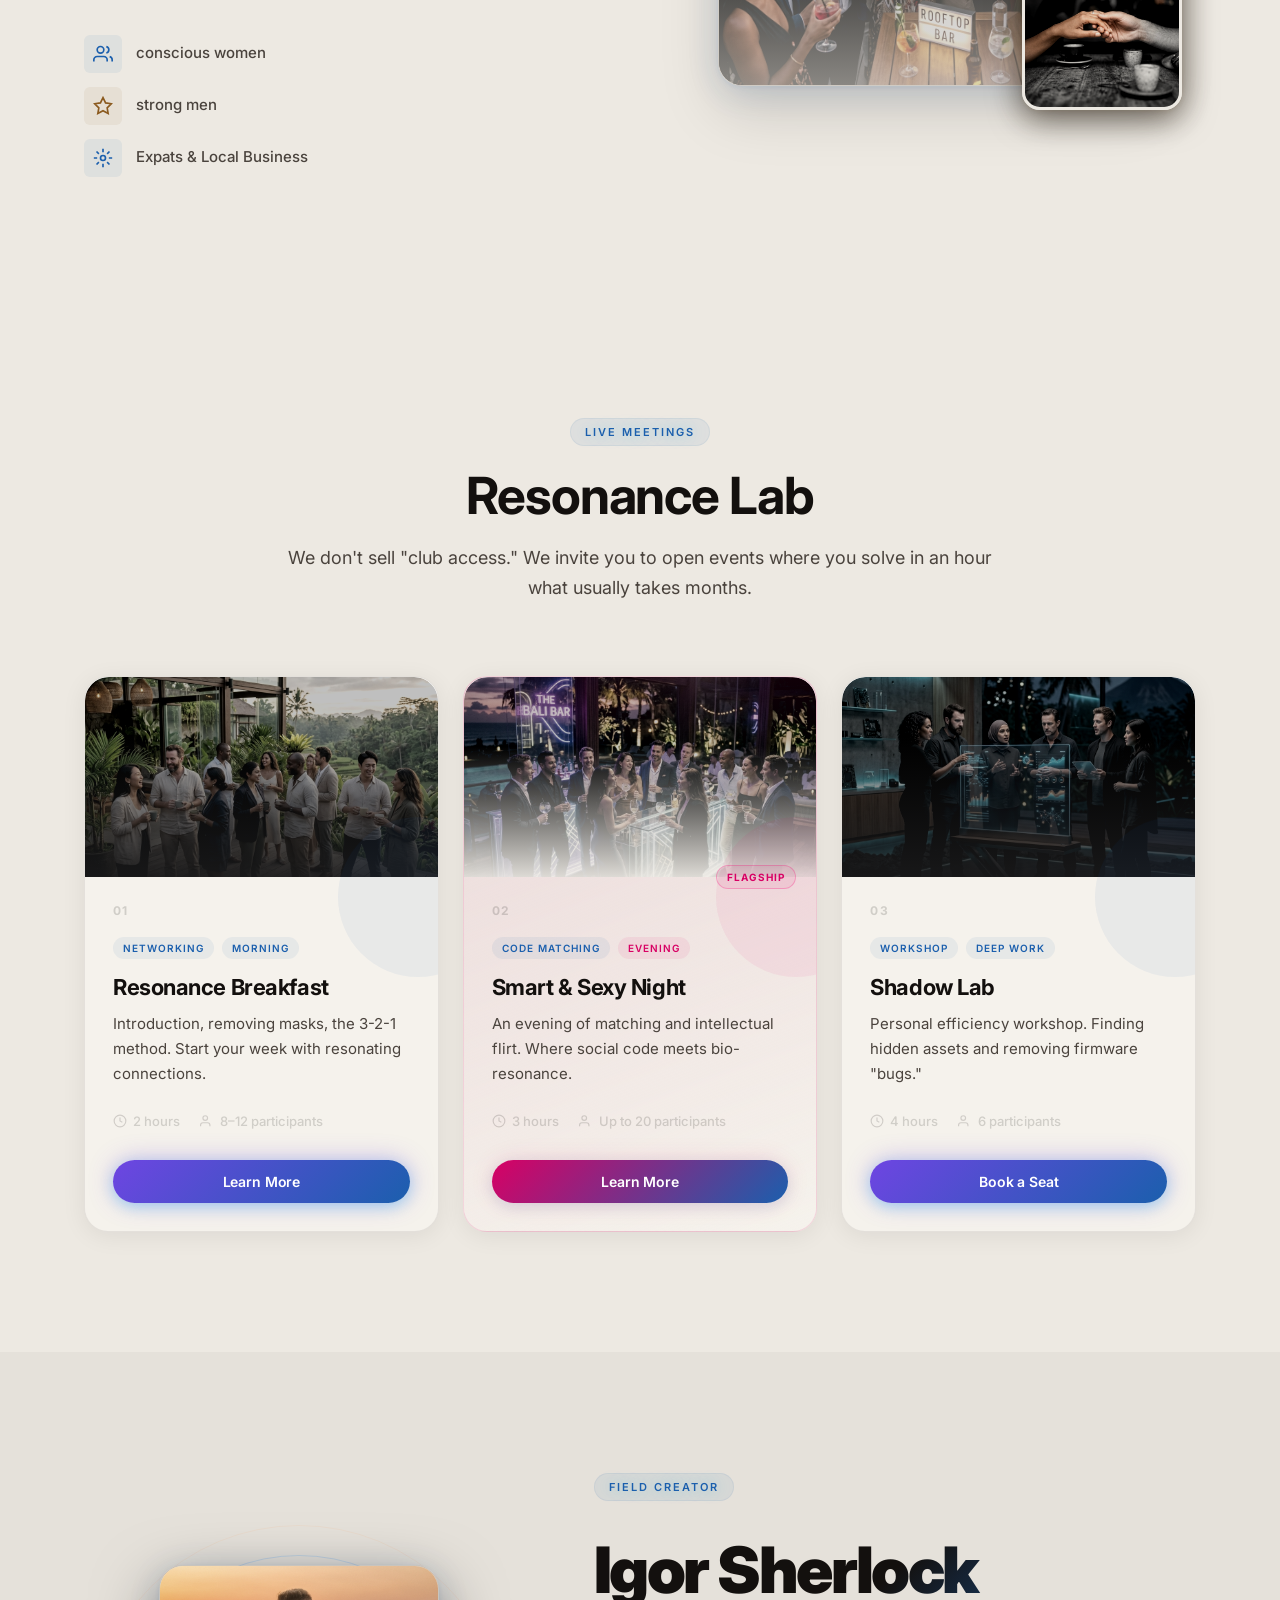
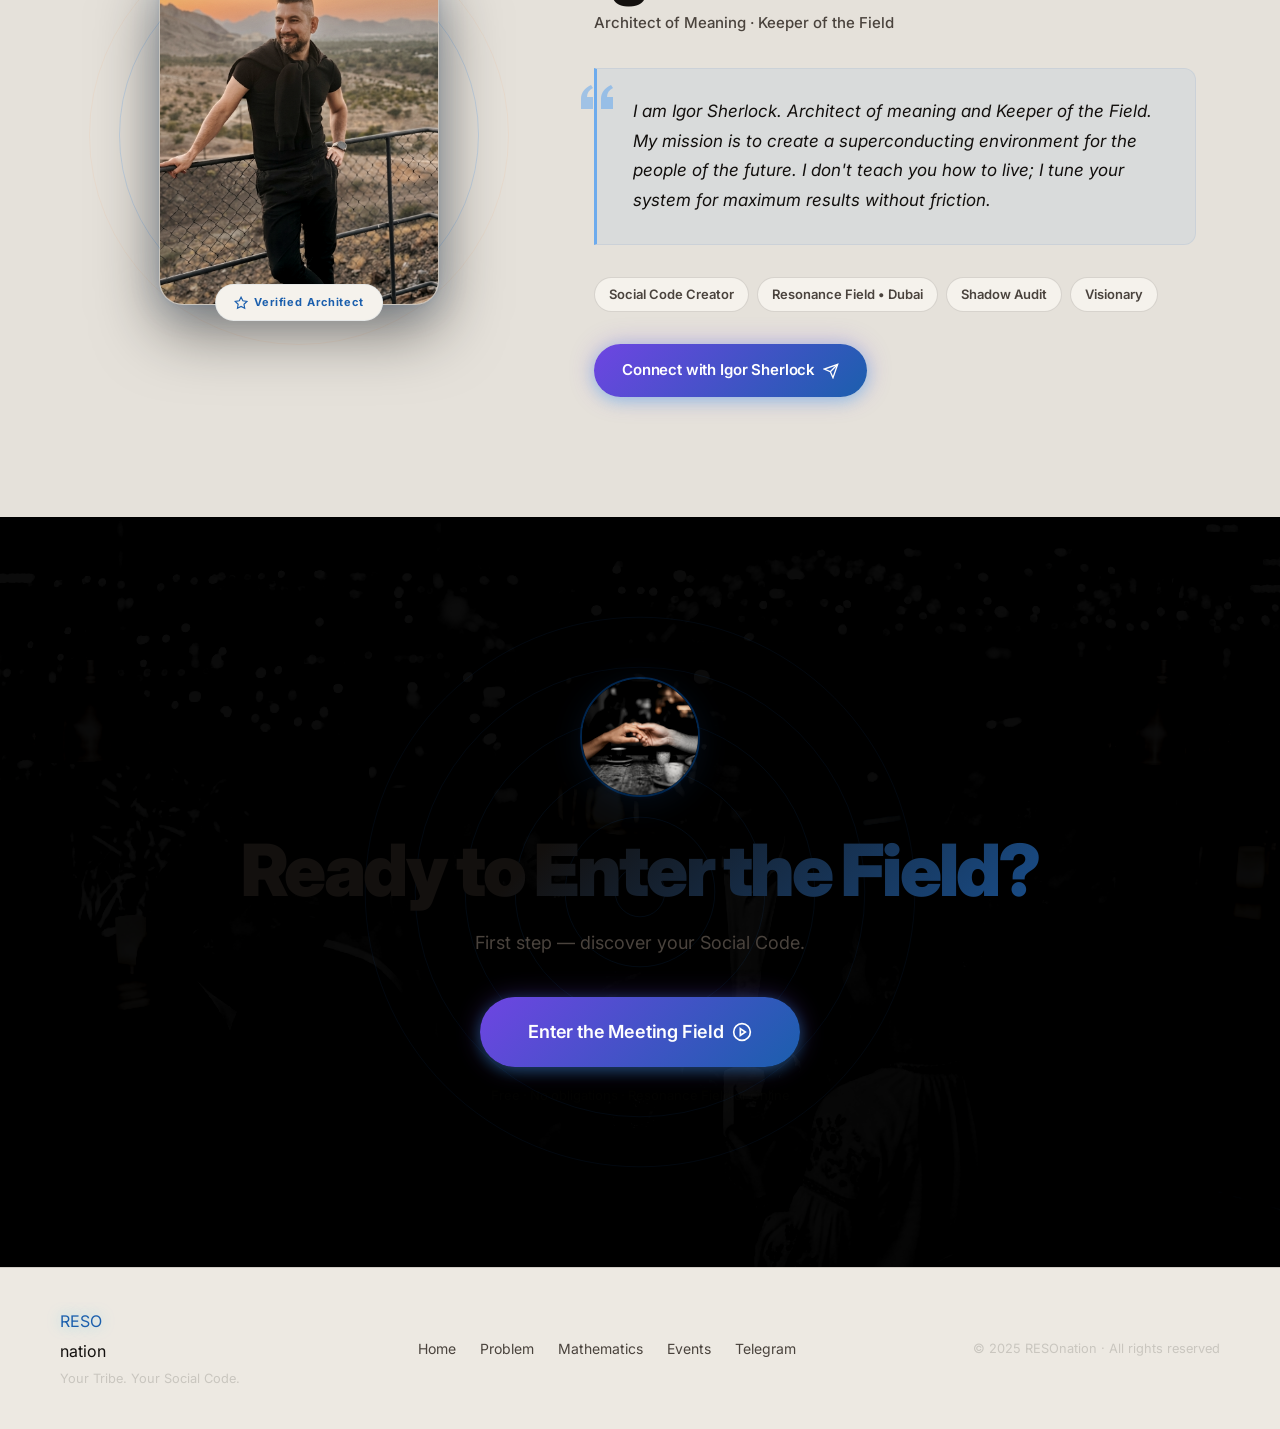
==== commit d7f3ddda: "feat: visual overhaul - new sovereigns image, name change to Igor Sherlock, pink-blue smart-sexy the" ====
--- a/en.html
+++ b/en.html
@@ -23,7 +23,7 @@
         <li><a href="#math">Mathematics</a></li>
         <li><a href="#tools">Tools</a></li>
         <li><a href="#events">Events</a></li>
-        <li><a href="#architect">Sher</a></li>
+        <li><a href="#architect">Igor Sherlock</a></li>
       </ul>
       <div class="lang-switcher">
         <a href="index.html" class="lang-link">RU</a>
@@ -40,7 +40,7 @@
       <a href="#math">Mathematics</a>
       <a href="#tools">Tools</a>
       <a href="#events">Events</a>
-      <a href="#architect">Sher</a>
+      <a href="#architect">Igor Sherlock</a>
       <div class="lang-switcher">
         <a href="index.html" class="lang-link">RU</a>
         <a href="en.html" class="lang-link active">EN</a>
@@ -231,7 +231,7 @@
         </div>
       </div>
       <div class="photo-strip__item photo-strip__item--wide">
-        <img src="img-sovereigns.png" alt="Sovereigns Community" />
+        <img src="img-sovereigns-v2.png" alt="Sovereigns Community" />
         <div class="photo-strip__overlay">
           <span>Sovereigns Community</span>
         </div>
@@ -275,7 +275,7 @@
         </div>
       </div>
       <div class="photo-strip__item photo-strip__item--wide">
-        <img src="img-sovereigns.png" alt="Sovereigns Community" />
+        <img src="img-sovereigns-v2.png" alt="Sovereigns Community" />
         <div class="photo-strip__overlay">
           <span>Sovereigns Community</span>
         </div>
@@ -486,7 +486,7 @@
         <div class="nation-visual">
           <div class="nation-photo-stack">
             <div class="nation-photo-main">
-              <img src="img-sovereigns.png" alt="RESOnation Sovereigns community" />
+              <img src="img-sovereigns-v2.png" alt="RESOnation Sovereigns community" />
               <div class="nation-photo-main__overlay"></div>
             </div>
             <div class="nation-photo-secondary">
@@ -547,18 +547,18 @@
         </article>
 
         <!-- Event 2 -->
-        <article class="event-card event-card--featured" id="event-match">
+        <article class="event-card event-card--sexy" id="event-match">
           <div class="event-card__cover">
             <img src="img-smart-sexy-standing-1.png" alt="Smart & Sexy Night Tribe" />
-            <div class="event-card__cover-overlay event-card__cover-overlay--copper"></div>
+            <div class="event-card__cover-overlay event-card__cover-overlay--pink-blue"></div>
           </div>
           <div class="event-card__body">
             <div class="event-card__number">02</div>
-            <div class="event-card__badge">Flagship</div>
-            <div class="event-card__glow event-card__glow--copper"></div>
+            <div class="event-card__badge event-card__badge--pink">Flagship</div>
+            <div class="event-card__glow event-card__glow--pink"></div>
             <div class="event-card__meta">
-              <span class="event-tag event-tag--copper">Code Matching</span>
-              <span class="event-tag event-tag--copper">Evening</span>
+              <span class="event-tag">Code Matching</span>
+              <span class="event-tag event-tag--pink">Evening</span>
             </div>
             <h3 class="event-card__title">Smart & Sexy Night</h3>
             <p class="event-card__desc">
@@ -574,7 +574,7 @@
                 Up to 20 participants
               </span>
             </div>
-            <a href="events/smart-sexy.html" class="btn btn--primary btn--sm event-card__cta" id="match-cta">Learn More</a>
+            <a href="events/smart-sexy.html" class="btn btn--pink-blue btn--sm event-card__cta" id="match-cta">Learn More</a>
           </div>
         </article>
 
@@ -624,7 +624,7 @@
               <div class="arch-ring arch-ring--2"></div>
             </div>
             <div class="architect-photo__img">
-              <img src="img-architect.png" alt="Sher — Architect of meaning and Keeper of the Field" />
+              <img src="img-architect.png" alt="Igor Sherlock — Architect of meaning and Keeper of the Field" />
             </div>
             <div class="architect-photo__badge">
               <svg width="14" height="14" viewBox="0 0 24 24" fill="none" stroke="currentColor" stroke-width="2"><polygon points="12 2 15.09 8.26 22 9.27 17 14.14 18.18 21.02 12 17.77 5.82 21.02 7 14.14 2 9.27 8.91 8.26 12 2"/></svg>
@@ -635,14 +635,14 @@
 
         <div class="architect-text">
           <span class="section__label">Field Creator</span>
-          <h2 class="architect__name">Sher</h2>
+          <h2 class="architect__name">Igor Sherlock</h2>
           <p class="architect__role">Architect of Meaning · Keeper of the Field</p>
 
           <blockquote class="architect-quote">
             <svg class="quote-mark" width="32" height="24" viewBox="0 0 32 24" fill="none">
               <path d="M0 24V14C0 8 3.33 3.33 10 0L12 3C8 5 6 8 6 12H12V24H0ZM20 24V14C20 8 23.33 3.33 30 0L32 3C28 5 26 8 26 12H32V24H20Z" fill="#007AFF" opacity="0.3"/>
             </svg>
-            <p>I am Sher. Architect of meaning and Keeper of the Field. My mission is to create a superconducting environment for the people of the future. I don't teach you how to live; I tune your system for maximum results without friction.</p>
+            <p>I am Igor Sherlock. Architect of meaning and Keeper of the Field. My mission is to create a superconducting environment for the people of the future. I don't teach you how to live; I tune your system for maximum results without friction.</p>
           </blockquote>
 
           <div class="architect-tags">
@@ -653,7 +653,7 @@
           </div>
 
           <a href="https://t.me/" id="architect-cta" class="btn btn--primary">
-            Connect with Sher
+            Connect with Igor Sherlock
             <svg width="16" height="16" viewBox="0 0 24 24" fill="none" stroke="currentColor" stroke-width="2"><line x1="22" y1="2" x2="11" y2="13"/><polygon points="22 2 15 22 11 13 2 9 22 2"/></svg>
           </a>
         </div>
--- a/styles.css
+++ b/styles.css
@@ -1823,3 +1823,78 @@
   .photo-strip__item  { width: 190px; height: 230px; }
   .photo-strip__item--wide { width: 260px; }
 }
+
+/* ==========================================================================
+   Smart & Sexy Featured Card Theme (Pink & Accent Blue)
+   ========================================================================== */
+:root {
+  --color-pink:       #FF007A;
+  --color-pink-rgb:   255, 0, 122;
+  --color-pink-glow:  rgba(255, 0, 122, 0.22);
+  --color-pink-dim:   rgba(255, 0, 122, 0.10);
+  --shadow-pink-blue: 0 8px 32px rgba(255, 0, 122, 0.18), 0 0 80px rgba(33, 212, 253, 0.08);
+}
+
+[data-theme="light"] {
+  --color-pink:       #D80064;
+  --color-pink-rgb:   216, 0, 100;
+  --color-pink-glow:  rgba(216, 0, 100, 0.12);
+  --color-pink-dim:   rgba(216, 0, 100, 0.07);
+  --shadow-pink-blue: 0 8px 32px rgba(216, 0, 100, 0.14), 0 0 80px rgba(27, 95, 173, 0.05);
+}
+
+.event-card--sexy {
+  border-color: var(--color-pink-glow) !important;
+  background: linear-gradient(160deg, var(--color-pink-dim), var(--color-base-3)) !important;
+}
+
+.event-card--sexy:hover {
+  border-color: var(--color-pink) !important;
+  box-shadow: var(--shadow-pink-blue) !important;
+}
+
+.event-card__badge--pink {
+  color: var(--color-pink) !important;
+  background: var(--color-pink-dim) !important;
+  border: 1px solid rgba(255, 0, 122, 0.25) !important;
+}
+
+.event-card__glow--pink {
+  background: var(--color-pink) !important;
+}
+
+.event-tag--pink {
+  color: var(--color-pink) !important;
+  background: var(--color-pink-dim) !important;
+}
+
+.event-card__cover-overlay--pink-blue {
+  background: linear-gradient(
+    180deg,
+    rgba(255, 0, 122, 0.15) 0%,
+    transparent 35%,
+    rgba(26, 26, 27, 0.9) 100%
+  ) !important;
+}
+
+[data-theme="light"] .event-card__cover-overlay--pink-blue {
+  background: linear-gradient(
+    180deg,
+    rgba(216, 0, 100, 0.08) 0%,
+    transparent 35%,
+    rgba(245, 242, 236, 0.9) 100%
+  ) !important;
+}
+
+.btn--pink-blue {
+  background: linear-gradient(135deg, var(--color-pink), var(--color-blue)) !important;
+  color: #fff !important;
+  box-shadow: 0 0 24px var(--color-pink-glow), 0 4px 14px var(--color-blue-glow) !important;
+}
+
+.btn--pink-blue:hover {
+  filter: brightness(1.1) !important;
+  box-shadow: 0 0 40px rgba(255, 0, 122, 0.45), 0 8px 24px rgba(33, 212, 253, 0.4) !important;
+  transform: translateY(-2px) !important;
+}
+
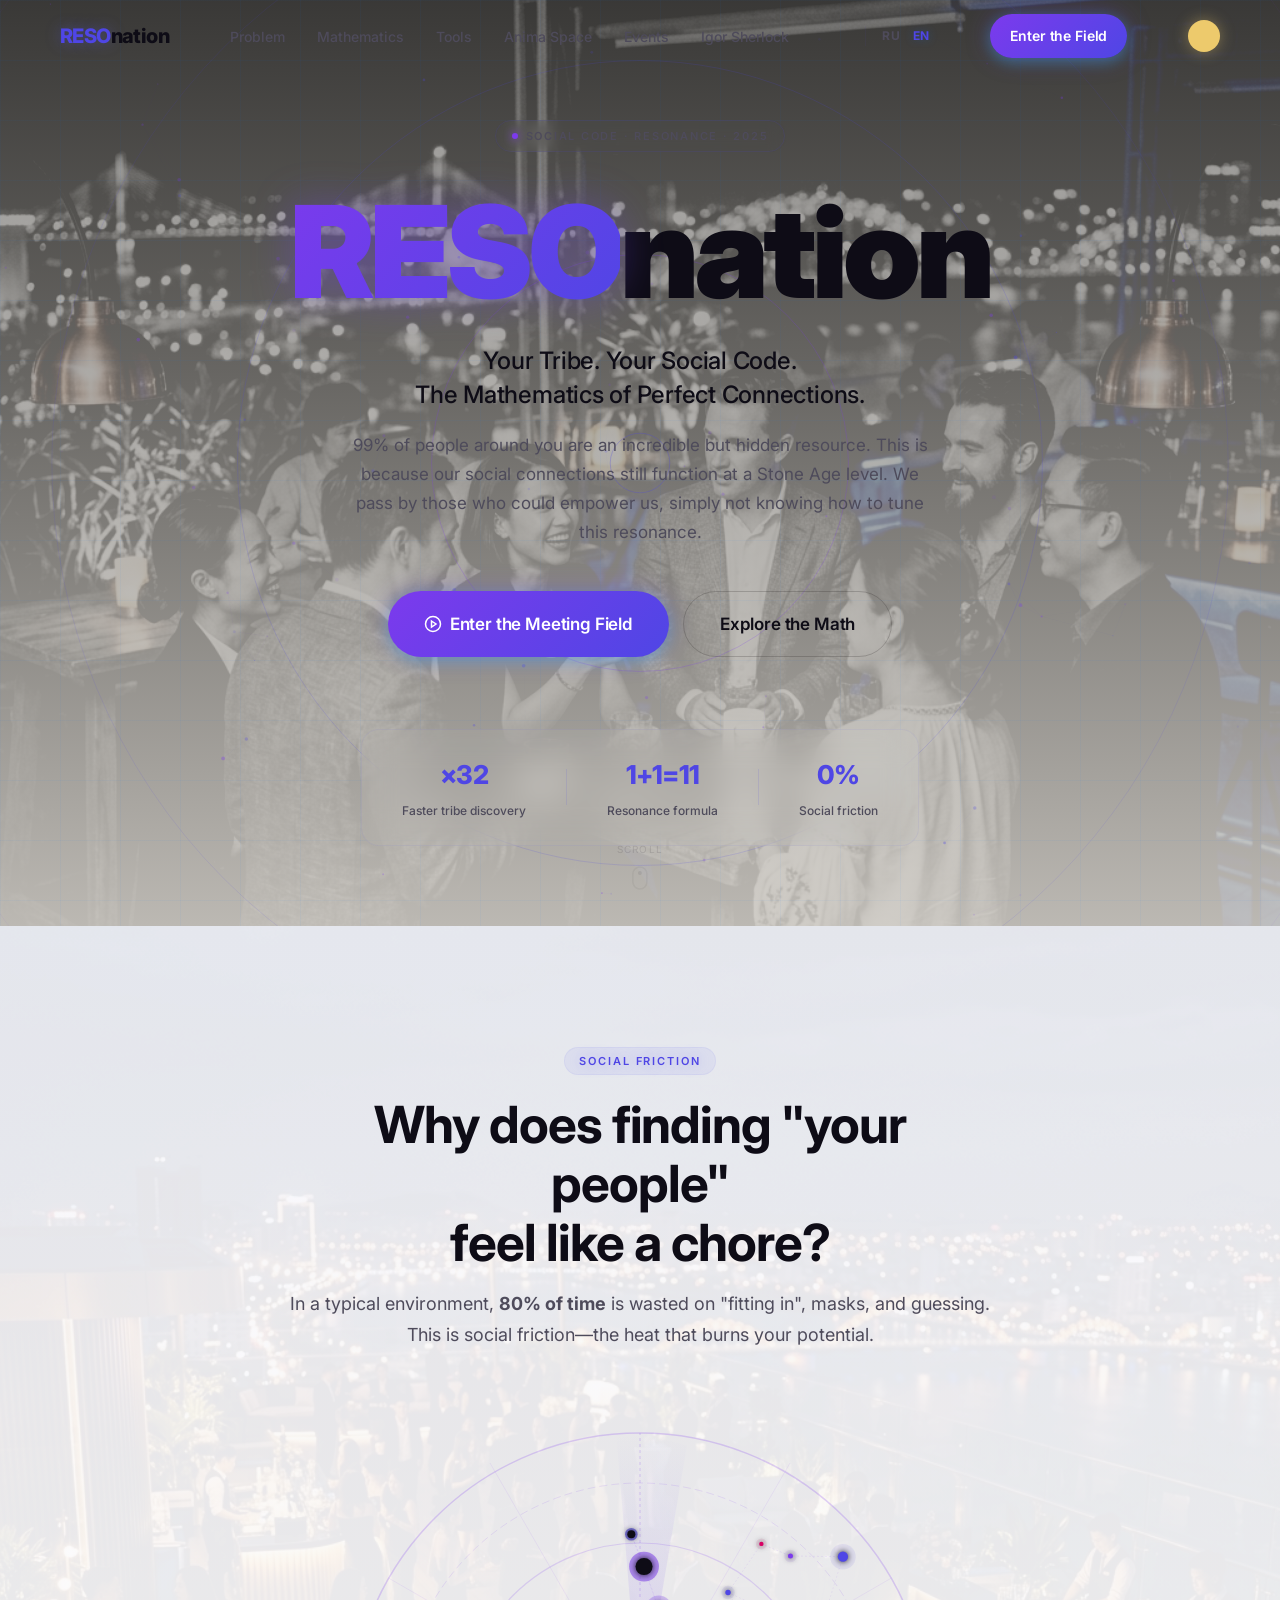
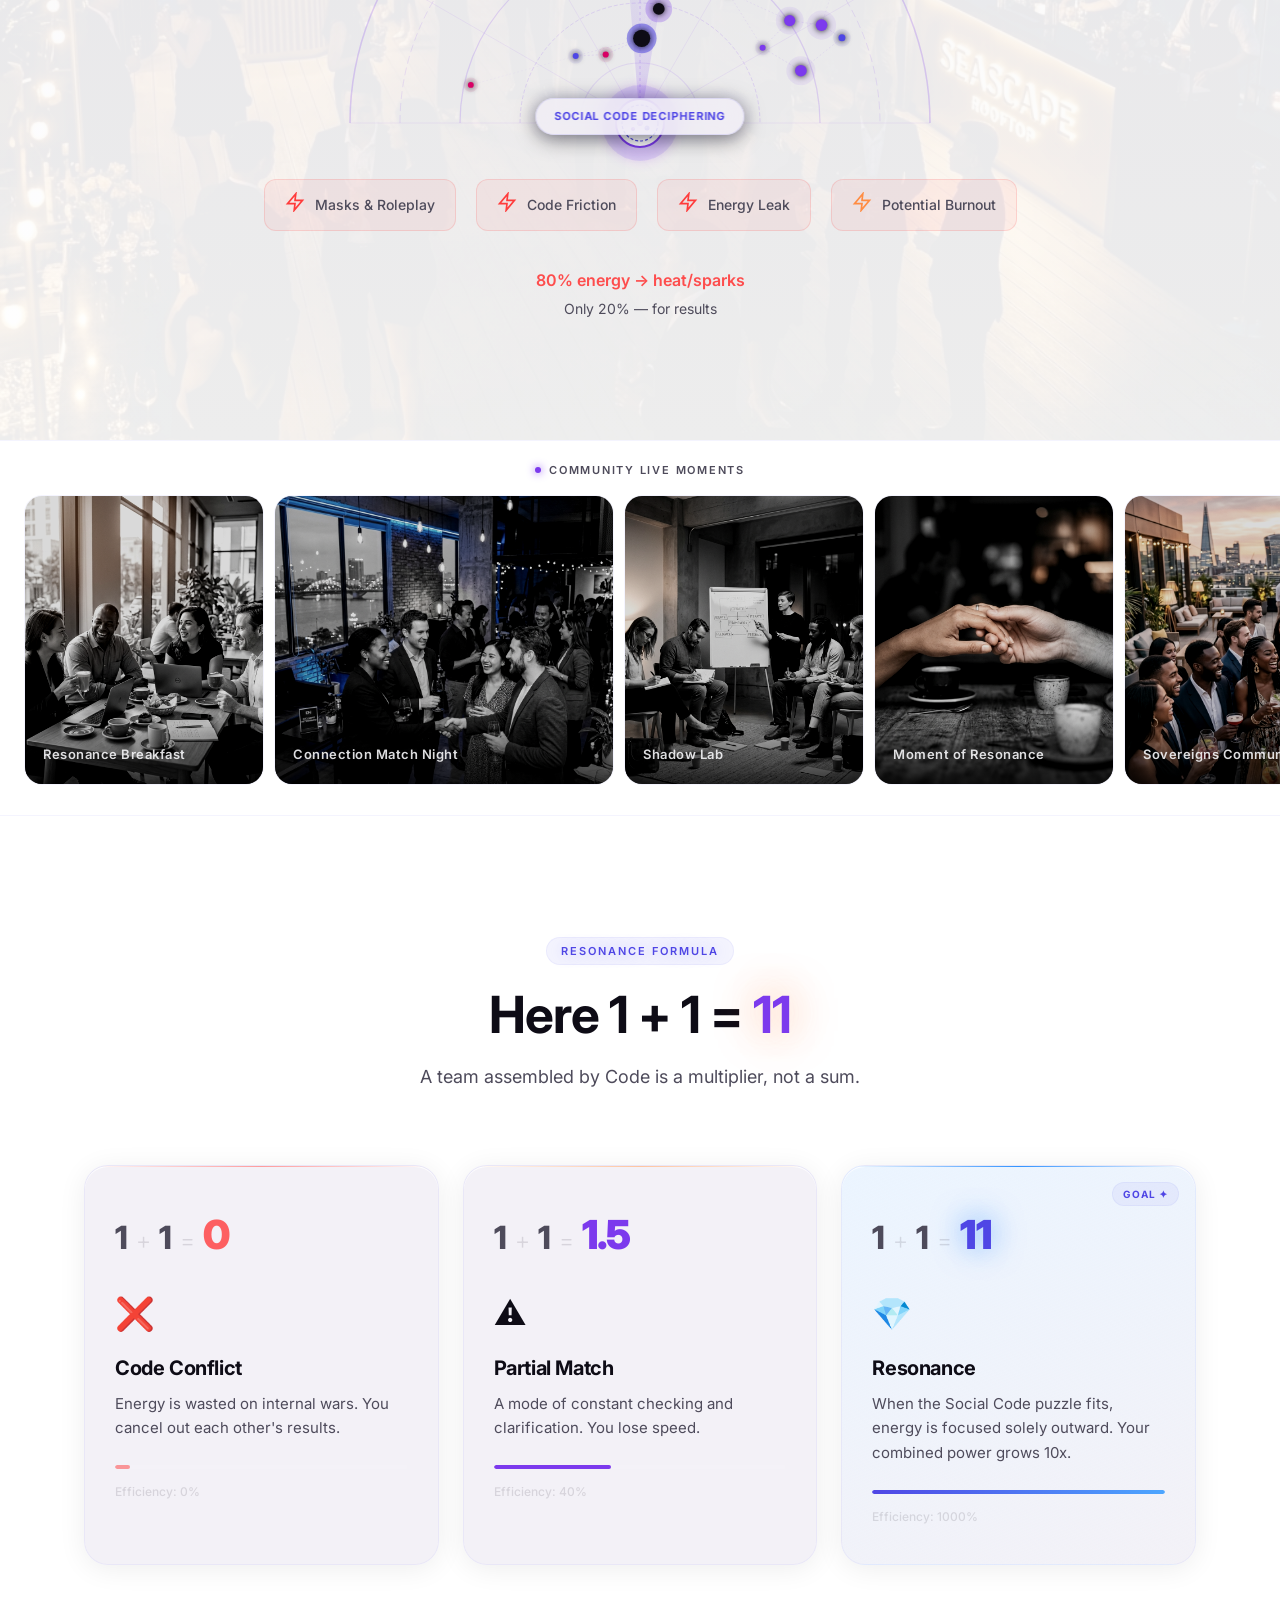
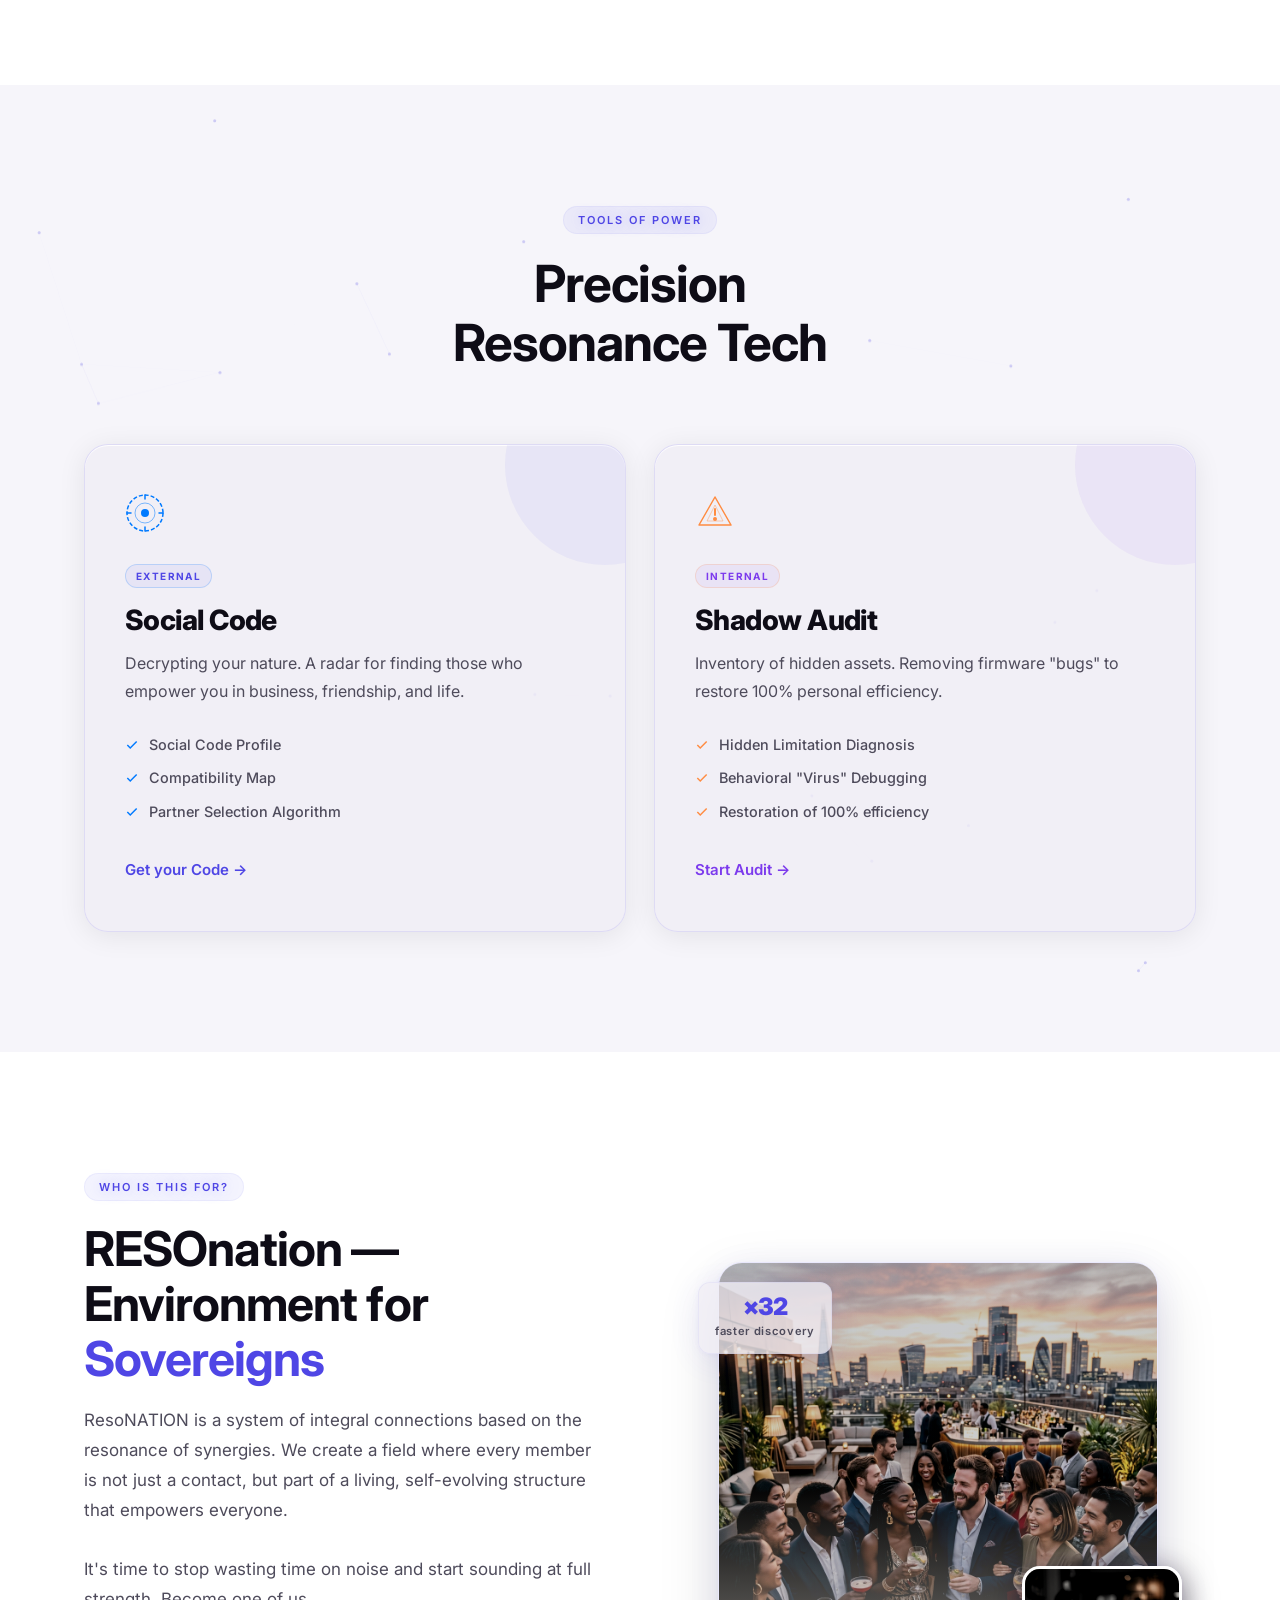
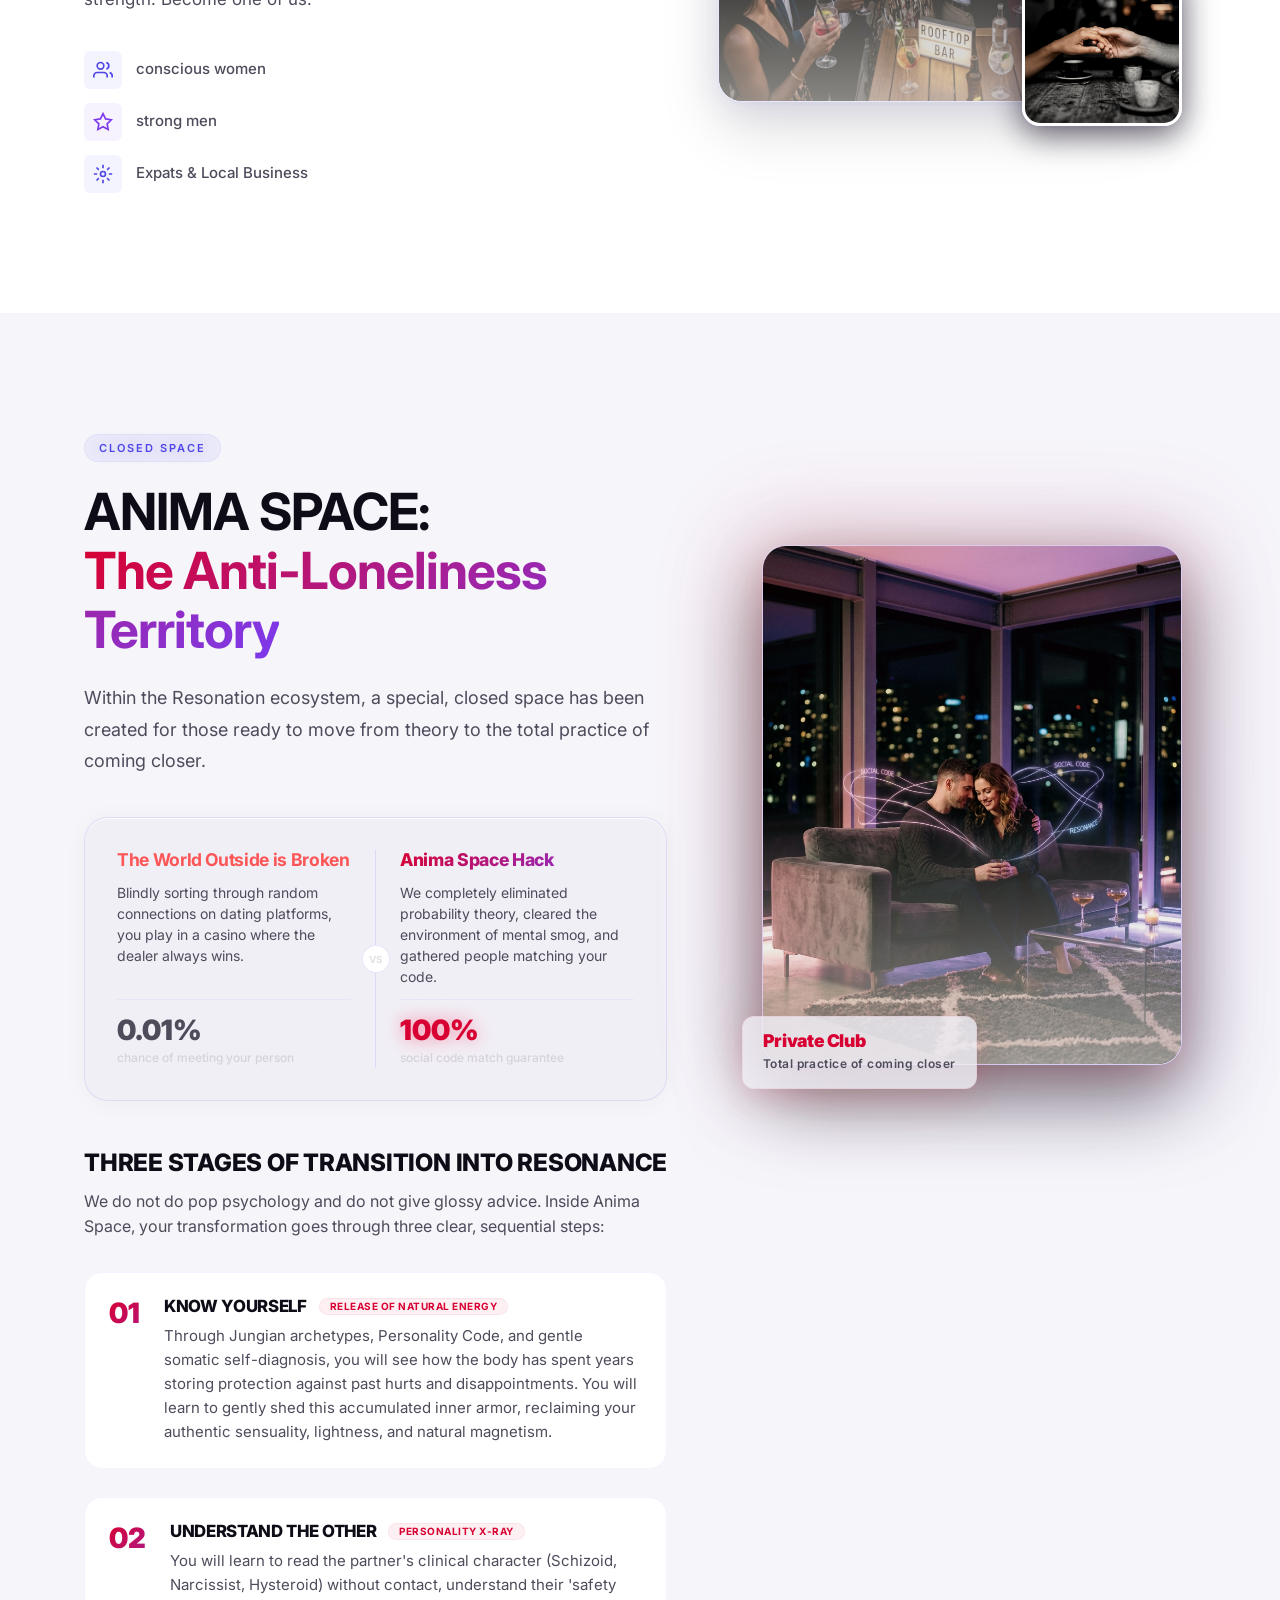
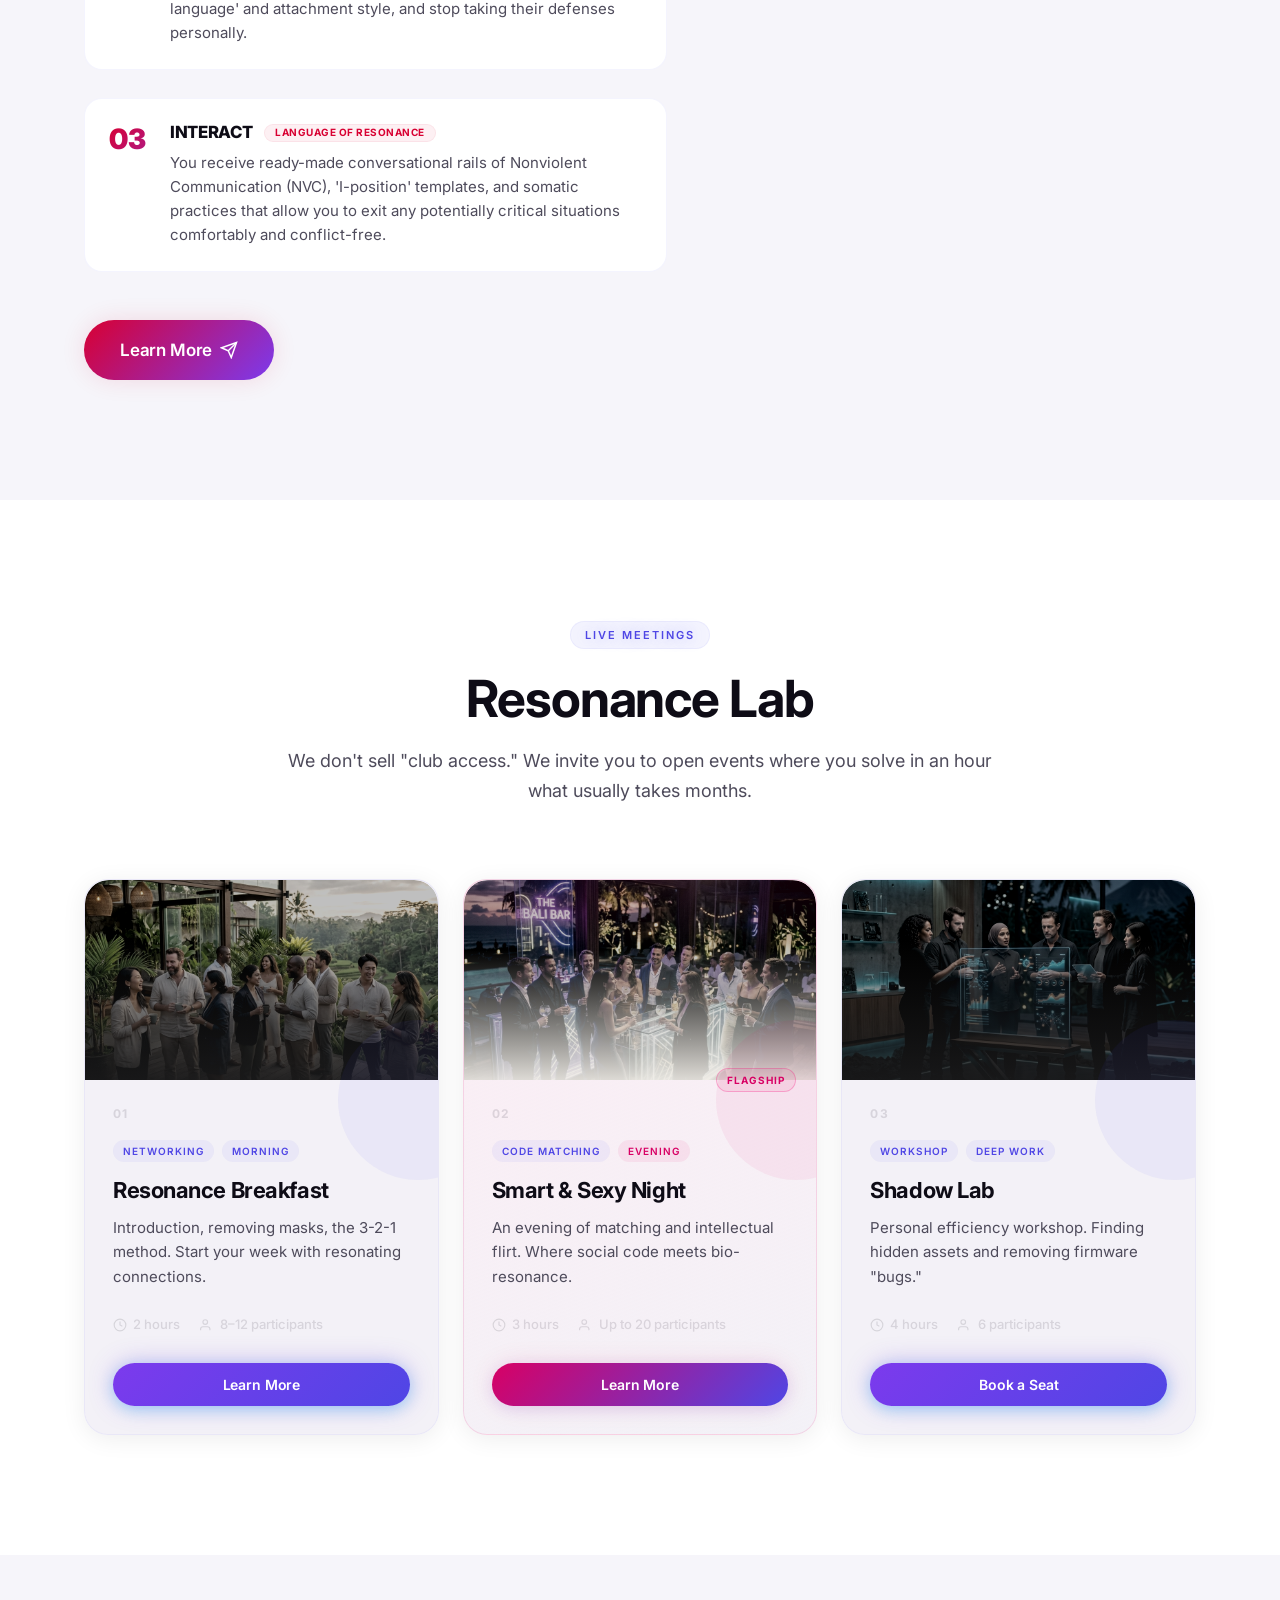
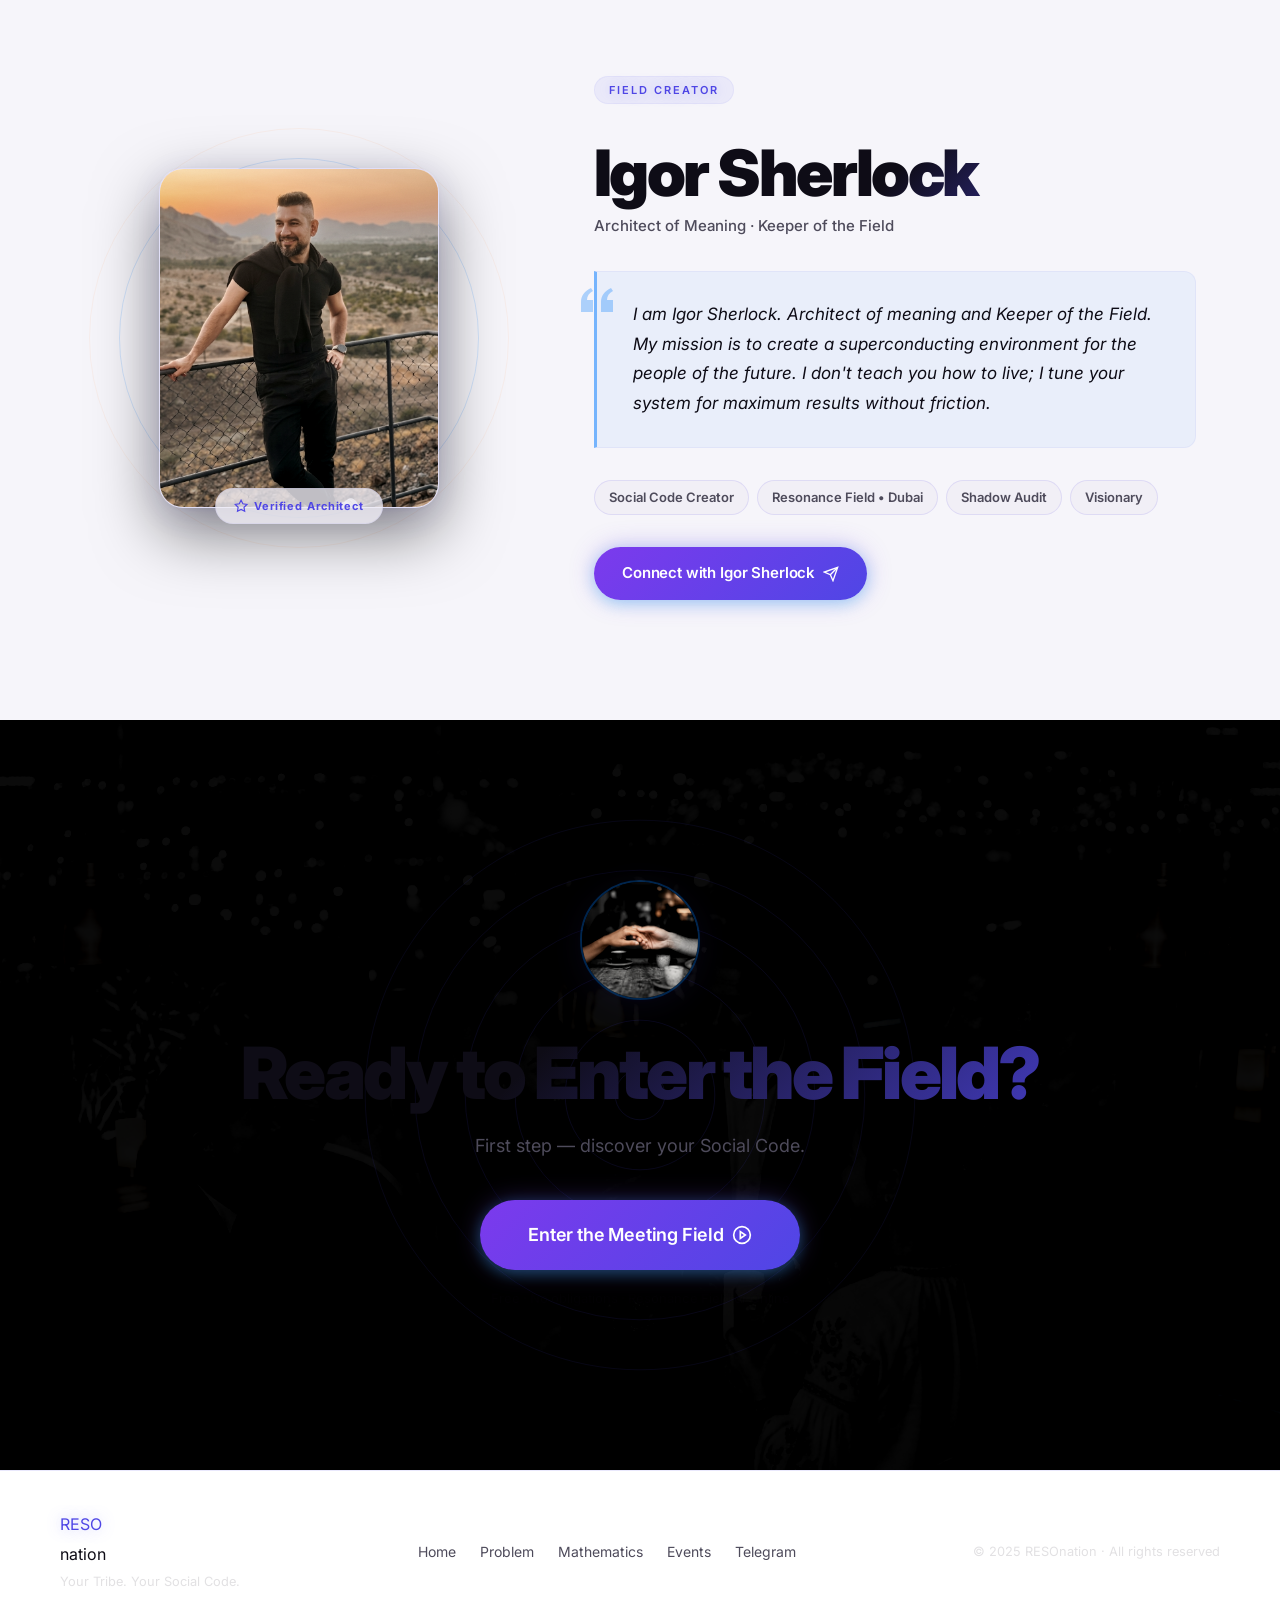
==== commit 92af717a: "Reflect.app style redesign, radar overhaul, and ANIMA SPACE section" ====
--- a/en.html
+++ b/en.html
@@ -22,6 +22,7 @@
         <li><a href="#problem">Problem</a></li>
         <li><a href="#math">Mathematics</a></li>
         <li><a href="#tools">Tools</a></li>
+        <li><a href="#anima">Anima Space</a></li>
         <li><a href="#events">Events</a></li>
         <li><a href="#architect">Igor Sherlock</a></li>
       </ul>
@@ -39,6 +40,7 @@
       <a href="#problem">Problem</a>
       <a href="#math">Mathematics</a>
       <a href="#tools">Tools</a>
+      <a href="#anima">Anima Space</a>
       <a href="#events">Events</a>
       <a href="#architect">Igor Sherlock</a>
       <div class="lang-switcher">
@@ -122,45 +124,61 @@
 
       <!-- Engine metaphor -->
       <div class="engine-diagram">
-        <div class="engine__core">
-          <!-- Premium SVG Scanner -->
-          <svg class="scanner-svg" viewBox="0 0 200 200" fill="none" xmlns="http://www.w3.org/2000/svg">
+        <div class="engine__core reflect-radar-container">
+          <!-- Premium Reflect.app style Radar -->
+          <svg class="reflect-radar" viewBox="0 0 600 320" fill="none" xmlns="http://www.w3.org/2000/svg">
             <defs>
-              <filter id="scannerGlowEN" x="-20%" y="-20%" width="140%" height="140%">
-                <feGaussianBlur stdDeviation="3" result="blur" />
+              <filter id="reflectGlowEN" x="-30%" y="-30%" width="160%" height="160%">
+                <feGaussianBlur stdDeviation="6" result="blur" />
                 <feComposite in="SourceGraphic" in2="blur" operator="over" />
               </filter>
-              <linearGradient id="sweepGradientEN" x1="100" y1="100" x2="180" y2="100" gradientUnits="userSpaceOnUse">
-                <stop offset="0%" stop-color="#007AFF" stop-opacity="0.8" />
-                <stop offset="100%" stop-color="#007AFF" stop-opacity="0" />
+              <linearGradient id="radarSweepGradientEN" x1="300" y1="300" x2="300" y2="10" gradientUnits="userSpaceOnUse">
+                <stop offset="0%" stop-color="var(--color-purple)" stop-opacity="0.4" />
+                <stop offset="100%" stop-color="var(--color-blue)" stop-opacity="0" />
               </linearGradient>
             </defs>
-            
-            <!-- Background Rings -->
-            <circle class="scanner__ring scanner__ring--outer" cx="100" cy="100" r="90" stroke="rgba(0,122,255,0.15)" stroke-width="1" stroke-dasharray="10 5" />
-            <circle class="scanner__ring scanner__ring--mid" cx="100" cy="100" r="65" stroke="rgba(255,140,66,0.1)" stroke-width="1.5" />
-            <circle class="scanner__ring scanner__ring--inner" cx="100" cy="100" r="40" stroke="rgba(0,122,255,0.2)" stroke-width="2" stroke-dasharray="2 4" />
-            
-            <g id="scanner-figures"></g>
-
-            <!-- Radar Sweep -->
-            <path class="scanner__sweep" d="M100 100 L190 100 A90 90 0 0 0 163.64 36.36 Z" fill="url(#sweepGradientEN)" />
-            
-            <!-- Coordinates / Data Markers -->
-            <g class="scanner__markers" stroke="rgba(255,255,255,0.2)" stroke-width="1">
-              <line x1="100" y1="5" x2="100" y2="15" />
-              <line x1="100" y1="185" x2="100" y2="195" />
-              <line x1="5" y1="100" x2="15" y2="100" />
-              <line x1="185" y1="100" x2="195" y2="100" />
-            </g>
-            
-            <!-- Center Core -->
-            <g class="scanner__center" filter="url(#scannerGlowEN)">
-              <circle cx="100" cy="100" r="22" fill="rgba(26,26,27,0.8)" stroke="#007AFF" stroke-width="1.5" />
-              <path d="M92 100 H108 M100 92 V108" stroke="#FF8C42" stroke-width="2" stroke-linecap="round" />
-              <circle cx="100" cy="100" r="4" fill="#007AFF" />
+
+            <!-- Arcs (concentric semi-circles) -->
+            <path d="M 240,300 A 60,60 0 0,1 360,300" stroke="rgba(124, 58, 237, 0.12)" stroke-width="1.2" fill="none" />
+            <path d="M 180,300 A 120,120 0 0,1 420,300" stroke="rgba(124, 58, 237, 0.15)" stroke-width="1" fill="none" stroke-dasharray="4 2" />
+            <path d="M 120,300 A 180,180 0 0,1 480,300" stroke="rgba(124, 58, 237, 0.18)" stroke-width="1.2" fill="none" />
+            <path d="M 60,300 A 240,240 0 0,1 540,300" stroke="rgba(124, 58, 237, 0.12)" stroke-width="1" fill="none" stroke-dasharray="8 4" />
+            <path d="M 10,300 A 290,290 0 0,1 590,300" stroke="rgba(124, 58, 237, 0.22)" stroke-width="1.5" fill="none" />
+
+            <!-- Rays / Grid lines -->
+            <line x1="300" y1="300" x2="10" y2="300" stroke="rgba(124, 58, 237, 0.08)" stroke-width="1" />
+            <line x1="300" y1="300" x2="48.5" y2="155" stroke="rgba(124, 58, 237, 0.08)" stroke-width="1" />
+            <line x1="300" y1="300" x2="150" y2="40" stroke="rgba(124, 58, 237, 0.08)" stroke-width="1" />
+            <line x1="300" y1="300" x2="300" y2="10" stroke="rgba(124, 58, 237, 0.15)" stroke-width="1.5" stroke-dasharray="3 3" />
+            <line x1="300" y1="300" x2="450" y2="40" stroke="rgba(124, 58, 237, 0.08)" stroke-width="1" />
+            <line x1="300" y1="300" x2="551.5" y2="155" stroke="rgba(124, 58, 237, 0.08)" stroke-width="1" />
+            <line x1="300" y1="300" x2="590" y2="300" stroke="rgba(124, 58, 237, 0.08)" stroke-width="1" />
+
+            <!-- Radar sweep beam -->
+            <path id="radar-sweep-beam-en" d="M 300,300 L 290,10 A 290,290 0 0,1 360,25 Z" fill="url(#radarSweepGradientEN)" opacity="0.45" />
+
+            <!-- Dynamic connections (edges) and nodes generated by JS will inject here -->
+            <g id="radar-edges" opacity="0.65"></g>
+            <g id="radar-nodes"></g>
+
+            <!-- Center Core Node -->
+            <g class="radar__center-node" transform="translate(300, 300)">
+              <circle cx="0" cy="0" r="38" fill="rgba(124, 58, 237, 0.15)" filter="url(#reflectGlowEN)" />
+              <circle cx="0" cy="0" r="24" fill="var(--color-base-2)" stroke="var(--color-purple)" stroke-width="2" />
+              <circle cx="0" cy="0" r="18" fill="none" stroke="var(--color-blue)" stroke-width="1.2" stroke-dasharray="3 2" />
+              <!-- Graphic: Interconnected Nodes inside core -->
+              <circle cx="-5" cy="-5" r="2.5" fill="var(--color-blue)" />
+              <circle cx="5" cy="-6" r="2.2" fill="var(--color-purple)" />
+              <circle cx="7" cy="5" r="2.5" fill="var(--color-blue)" />
+              <circle cx="-7" cy="6" r="2" fill="var(--color-purple)" />
+              <circle cx="0" cy="0" r="3" fill="var(--color-copper)" />
+              <line x1="-5" y1="-5" x2="0" y2="0" stroke="rgba(255,255,255,0.4)" stroke-width="0.8" />
+              <line x1="5" y1="-6" x2="0" y2="0" stroke="rgba(255,255,255,0.4)" stroke-width="0.8" />
+              <line x1="7" y1="5" x2="0" y2="0" stroke="rgba(255,255,255,0.4)" stroke-width="0.8" />
+              <line x1="-7" y1="6" x2="0" y2="0" stroke="rgba(255,255,255,0.4)" stroke-width="0.8" />
             </g>
           </svg>
+          <div class="radar-pill-badge">Social Code Deciphering</div>
         </div>
 
         <div class="friction-items">
@@ -502,6 +520,100 @@
     </div>
   </section>
 
+  <!-- ═══════════════════════════════════════════════ ANIMA SPACE -->
+  <section class="section anima-section" id="anima">
+    <div class="section__container">
+      <div class="anima-content">
+        <div class="anima-text">
+          <span class="section__label">Closed Space</span>
+          <h2 class="anima__title">ANIMA SPACE:<br/><em>The Anti-Loneliness Territory</em></h2>
+          <p class="anima__body">
+            Within the Resonation ecosystem, a special, closed space has been created for those ready to move from theory to the total practice of coming closer.
+          </p>
+
+          <!-- System Hack Box -->
+          <div class="anima-hack-box">
+            <div class="anima-hack-side anima-hack-side--broken">
+              <h4 class="hack-side-title">The World Outside is Broken</h4>
+              <p class="hack-side-text">Blindly sorting through random connections on dating platforms, you play in a casino where the dealer always wins.</p>
+              <div class="hack-stat-wrap">
+                <span class="hack-stat-num">0.01%</span>
+                <span class="hack-stat-label">chance of meeting your person</span>
+              </div>
+            </div>
+            <div class="anima-hack-divider">
+              <div class="hack-divider-line"></div>
+              <span class="hack-divider-badge">VS</span>
+            </div>
+            <div class="anima-hack-side anima-hack-side--hacked">
+              <h4 class="hack-side-title">Anima Space Hack</h4>
+              <p class="hack-side-text">We completely eliminated probability theory, cleared the environment of mental smog, and gathered people matching your code.</p>
+              <div class="hack-stat-wrap">
+                <span class="hack-stat-num glow-text--rose">100%</span>
+                <span class="hack-stat-label">social code match guarantee</span>
+              </div>
+            </div>
+          </div>
+
+          <div class="anima-stages-header">
+            <h3 class="anima-stages-title">Three Stages of Transition into Resonance</h3>
+            <p class="anima-stages-subtitle">We do not do pop psychology and do not give glossy advice. Inside Anima Space, your transformation goes through three clear, sequential steps:</p>
+          </div>
+
+          <!-- Vertical Timeline Steps -->
+          <div class="anima-steps">
+            <div class="anima-step">
+              <div class="step-num">01</div>
+              <div class="step-content">
+                <h4 class="step-title">KNOW YOURSELF <span class="step-tag">Release of Natural Energy</span></h4>
+                <p class="step-desc">Through Jungian archetypes, Personality Code, and gentle somatic self-diagnosis, you will see how the body has spent years storing protection against past hurts and disappointments. You will learn to gently shed this accumulated inner armor, reclaiming your authentic sensuality, lightness, and natural magnetism.</p>
+              </div>
+            </div>
+
+            <div class="anima-step">
+              <div class="step-num">02</div>
+              <div class="step-content">
+                <h4 class="step-title">UNDERSTAND THE OTHER <span class="step-tag">Personality X-Ray</span></h4>
+                <p class="step-desc">You will learn to read the partner's clinical character (Schizoid, Narcissist, Hysteroid) without contact, understand their 'safety language' and attachment style, and stop taking their defenses personally.</p>
+              </div>
+            </div>
+
+            <div class="anima-step">
+              <div class="step-num">03</div>
+              <div class="step-content">
+                <h4 class="step-title">INTERACT <span class="step-tag">Language of Resonance</span></h4>
+                <p class="step-desc">You receive ready-made conversational rails of Nonviolent Communication (NVC), 'I-position' templates, and somatic practices that allow you to exit any potentially critical situations comfortably and conflict-free.</p>
+              </div>
+            </div>
+          </div>
+
+          <div class="anima-actions">
+            <a href="https://t.me/" class="btn btn--anima btn--lg">
+              Learn More
+              <svg width="18" height="18" viewBox="0 0 24 24" fill="none" stroke="currentColor" stroke-width="2"><line x1="22" y1="2" x2="11" y2="13"/><polygon points="22 2 15 22 11 13 2 9 22 2"/></svg>
+            </a>
+          </div>
+
+        </div>
+
+        <div class="anima-visual">
+          <div class="anima-photo-container">
+            <div class="anima-glow"></div>
+            <div class="anima-photo-main">
+              <img src="img-anima-space.png" alt="Anima Space: Territory of Anti-Loneliness" />
+              <div class="anima-photo-main__overlay"></div>
+            </div>
+            <div class="anima-badge">
+              <div class="anima-badge__title">Private Club</div>
+              <div class="anima-badge__subtitle">Total practice of coming closer</div>
+            </div>
+          </div>
+        </div>
+
+      </div>
+    </div>
+  </section>
+
   <!-- ═══════════════════════════════════════════════ EVENTS -->
   <section class="section events-section" id="events">
     <div class="section__container">
--- a/styles.css
+++ b/styles.css
@@ -3,42 +3,42 @@
    ═══════════════════════════════════════════════════════════ */
 
 :root {
-  /* ═══ RESOnation — Dark Theme: Minimal Luxury ═══ */
-  --color-base:   #0D0D11;
-  --color-base-2: #131318;
-  --color-base-3: #1E1E27;
-
-  /* Cyan Blue */
-  --color-blue:       #21D4FD;
-  --color-blue-rgb:   33, 212, 253;
-  --color-blue-glow:  rgba(33, 212, 253, 0.22);
-  --color-blue-dim:   rgba(33, 212, 253, 0.10);
-
-  /* Deep Purple */
-  --color-purple:     #6E45E2;
-  --color-purple-rgb: 110, 69, 226;
+  /* ═══ Reflect.app Aesthetic Theme: Electric Midnight ═══ */
+  --color-base:   #06050C;
+  --color-base-2: #0A0915;
+  --color-base-3: rgba(18, 16, 32, 0.7);
+
+  /* Reflect Electric Indigo */
+  --color-blue:       #6366F1;
+  --color-blue-rgb:   99, 102, 241;
+  --color-blue-glow:  rgba(99, 102, 241, 0.22);
+  --color-blue-dim:   rgba(99, 102, 241, 0.08);
+
+  /* Reflect Electric Violet */
+  --color-purple:     #7C3AED;
+  --color-purple-rgb: 124, 58, 237;
 
   /* Premium Gradient */
   --gradient-primary: linear-gradient(135deg, var(--color-purple), var(--color-blue));
-  --text-glow-blue:   0 0 15px rgba(33, 212, 253, 0.4), 0 0 30px rgba(33, 212, 253, 0.1);
-  --text-glow-purple: 0 0 15px rgba(110, 69, 226, 0.4), 0 0 30px rgba(110, 69, 226, 0.1);
-
-  /* Champagne Gold */
-  --color-copper:       #C8A96B;
-  --color-copper-rgb:   200, 169, 107;
-  --color-copper-glow:  rgba(200,169,107, 0.22);
-  --color-copper-dim:   rgba(200,169,107, 0.10);
-
-  /* Warm Ivory Text */
-  --color-text:        #F2EFE9;
-  --color-text-muted:  rgba(242,239,233, 0.52);
-  --color-text-subtle: rgba(242,239,233, 0.16);
+  --text-glow-blue:   0 0 15px rgba(99, 102, 241, 0.4), 0 0 30px rgba(99, 102, 241, 0.1);
+  --text-glow-purple: 0 0 15px rgba(124, 58, 237, 0.4), 0 0 30px rgba(124, 58, 237, 0.1);
+
+  /* Reflect Pastel Purple */
+  --color-copper:       #A78BFA;
+  --color-copper-rgb:   167, 139, 250;
+  --color-copper-glow:  rgba(167, 139, 250, 0.22);
+  --color-copper-dim:   rgba(167, 139, 250, 0.08);
+
+  /* Warm / Muted White Text */
+  --color-text:        #F8F7FF;
+  --color-text-muted:  rgba(248, 247, 255, 0.65);
+  --color-text-subtle: rgba(248, 247, 255, 0.2);
 
   /* Structure */
-  --color-border:        rgba(255,255,255, 0.06);
-  --color-border-strong: rgba(255,255,255, 0.11);
-  --color-nav-bg:        rgba(13,13,17, 0.92);
-  --color-card-bg:       rgba(30,30,39, 0.92);
+  --color-border:        rgba(255, 255, 255, 0.04);
+  --color-border-strong: rgba(99, 102, 241, 0.15);
+  --color-nav-bg:        rgba(6, 5, 12, 0.85);
+  --color-card-bg:       rgba(18, 16, 32, 0.55);
 
   --font: 'Inter', -apple-system, BlinkMacSystemFont, 'Segoe UI', sans-serif;
 
@@ -48,45 +48,45 @@
   --radius-xl:   24px;
   --radius-full: 9999px;
 
-  --shadow-blue:   0 4px 32px rgba(77,143,218, 0.18), 0 0 80px rgba(77,143,218,0.06);
-  --shadow-copper: 0 4px 32px rgba(200,169,107, 0.20), 0 0 80px rgba(200,169,107,0.07);
-  --shadow-card:   0 8px 48px rgba(0,0,0, 0.50), 0 1px 0 rgba(255,255,255,0.04) inset;
-  --shadow-nav:    0 2px 40px rgba(0,0,0, 0.40);
-}
-
-/* ═══ LIGHT THEME — Warm Linen Luxury ═══ */
+  --shadow-blue:   0 4px 32px rgba(99, 102, 241, 0.15), 0 0 80px rgba(99, 102, 241, 0.05);
+  --shadow-copper: 0 4px 32px rgba(167, 139, 250, 0.15), 0 0 80px rgba(167, 139, 250, 0.05);
+  --shadow-card:   0 8px 48px rgba(0, 0, 0, 0.6), 0 1px 0 rgba(255, 255, 255, 0.02) inset;
+  --shadow-nav:    0 2px 40px rgba(0, 0, 0, 0.6);
+}
+
+/* ═══ LIGHT THEME — Light Reflect Aesthetic ═══ */
 [data-theme="light"] {
-  --color-base:   #E5E1DA;
-  --color-base-2: #EDE9E2;
-  --color-base-3: #F5F2EC;
-
-  /* Deep Sapphire */
-  --color-blue:      #1B5FAD;
-  --color-blue-rgb:  27, 95, 173;
-  --color-blue-glow: rgba(27,95,173, 0.12);
-  --color-blue-dim:  rgba(27,95,173, 0.07);
-
-  /* Amber Bronze */
-  --color-copper:      #8B5A1F;
-  --color-copper-rgb:  139, 90, 31;
-  --color-copper-glow: rgba(139,90,31, 0.12);
-  --color-copper-dim:  rgba(139,90,31, 0.07);
-
-  /* High Contrast Deep Umber Text */
-  --color-text:        #13100E;
-  --color-text-muted:  #4A433D;
-  --color-text-subtle: rgba(19,16,14, 0.16);
+  --color-base:   #F6F5FA;
+  --color-base-2: #FFFFFF;
+  --color-base-3: rgba(240, 238, 245, 0.8);
+
+  /* Deep Indigo Accent */
+  --color-blue:      #4F46E5;
+  --color-blue-rgb:  79, 70, 229;
+  --color-blue-glow: rgba(79, 70, 229, 0.1);
+  --color-blue-dim:  rgba(79, 70, 229, 0.06);
+
+  /* Deep Violet Accent */
+  --color-copper:      #7C3AED;
+  --color-copper-rgb:  124, 58, 237;
+  --color-copper-glow: rgba(124, 58, 237, 0.1);
+  --color-copper-dim:  rgba(124, 58, 237, 0.06);
+
+  /* Clean contrast text */
+  --color-text:        #0E0C16;
+  --color-text-muted:  #4E4B5B;
+  --color-text-subtle: rgba(14, 12, 22, 0.12);
 
   /* Structure */
-  --color-border:        rgba(28,23,20, 0.08);
-  --color-border-strong: rgba(28,23,20, 0.14);
-  --color-nav-bg:        rgba(229,225,218, 0.94);
-  --color-card-bg:       rgba(253,250,246, 0.97);
-
-  --shadow-blue:   0 6px 32px rgba(27,95,173, 0.14), 0 1px 4px rgba(27,95,173,0.08);
-  --shadow-copper: 0 6px 32px rgba(139,90,31, 0.14), 0 1px 4px rgba(139,90,31,0.08);
-  --shadow-card:   0 2px 24px rgba(0,0,0, 0.07), 0 1px 0 rgba(255,255,255, 0.90) inset;
-  --shadow-nav:    0 2px 24px rgba(0,0,0, 0.06);
+  --color-border:        rgba(79, 70, 229, 0.06);
+  --color-border-strong: rgba(79, 70, 229, 0.12);
+  --color-nav-bg:        rgba(246, 245, 250, 0.9);
+  --color-card-bg:       rgba(255, 255, 255, 0.85);
+
+  --shadow-blue:   0 6px 32px rgba(79, 70, 229, 0.08), 0 1px 4px rgba(79, 70, 229, 0.04);
+  --shadow-copper: 0 6px 32px rgba(124, 58, 237, 0.08), 0 1px 4px rgba(124, 58, 237, 0.04);
+  --shadow-card:   0 2px 24px rgba(0, 0, 0, 0.04), 0 1px 0 rgba(255, 255, 255, 0.8) inset;
+  --shadow-nav:    0 2px 24px rgba(0, 0, 0, 0.03);
 }
 
 /* ── Reset ──────────────────────────────────────────────── */
@@ -565,83 +565,73 @@
   display: flex;
   flex-direction: column;
   align-items: center;
-  gap: 48px;
-}
-.engine__core {
+  gap: 36px;
+  width: 100%;
+}
+.reflect-radar-container {
   position: relative;
-  width: 280px;
-  height: 280px;
-  display: flex;
-  align-items: center;
-  justify-content: center;
-}
-.scanner-svg {
+  width: 100%;
+  max-width: 600px;
+  height: 320px;
+  display: flex;
+  flex-direction: column;
+  align-items: center;
+  justify-content: flex-end;
+  margin: 0 auto;
+}
+.reflect-radar {
   width: 100%;
   height: 100%;
-}
-.scanner__ring {
+  overflow: visible;
+}
+.radar__center-node {
+  transform-origin: 300px 300px;
+  animation: coreGlowPulse 4s ease-in-out infinite;
+}
+@keyframes coreGlowPulse {
+  0%, 100% { filter: brightness(1); }
+  50% { filter: brightness(1.2) drop-shadow(0 0 4px rgba(124,58,237,0.3)); }
+}
+.radar-node {
+  transition: r 0.3s ease, fill 0.3s ease, filter 0.3s ease;
+  filter: drop-shadow(0 0 3px currentColor);
+}
+.radar-node-halo {
+  pointer-events: none;
   transform-origin: center;
-}
-.scanner__ring--outer {
-  animation: engineSpin 20s linear infinite;
-}
-.scanner__ring--inner {
-  animation: engineSpin 10s linear infinite reverse;
-}
-.scanner__sweep {
-  /* Driven by JS for sync with correct pivot in SVG attribute */
-}
-.scanner__center {
-  transform-origin: center;
-  animation: corePulse 2s ease-in-out infinite;
-}
-@keyframes engineSpin {
-  from { transform: rotate(0deg); }
-  to { transform: rotate(360deg); }
-}
-@keyframes corePulse {
-  0%, 100% { transform: scale(1); filter: brightness(1); }
-  50% { transform: scale(1.05); filter: brightness(1.3); }
-}
-
-/* Radar Figures */
-.radar-dot {
-  transition: opacity 0.8s cubic-bezier(0.16, 1, 0.3, 1), filter 0.8s cubic-bezier(0.16, 1, 0.3, 1);
-  opacity: 0.4;
-}
-.radar-dot.is-lit {
-  transition: none;
-  opacity: 1;
-  filter: brightness(1.5);
-}
-.radar-dot .dot-body { fill: currentColor; }
-.radar-dot .dot-head { 
-  fill: currentColor; 
-  stroke: rgba(255,255,255,0.4); 
-  stroke-width: 0.5px;
-}
-
-.radar-dot[data-color="red"]    { color: #FF3B3B; }
-.radar-dot[data-color="orange"] { color: #FF8C42; }
-.radar-dot[data-color="blue"]   { color: #007AFF; }
-
-/* Light-up / Flash states */
-.radar-dot.is-lit {
-  opacity: 1;
-  filter: brightness(1.5);
-}
-.radar-dot.is-lit[data-color="blue"] {
-  filter: drop-shadow(0 0 8px #007AFF) brightness(2.5);
-}
-.radar-dot.is-lit[data-color="orange"] {
-  filter: drop-shadow(0 0 5px #FF8C42) brightness(1.8);
-}
-.radar-dot.is-lit[data-color="red"] {
-  filter: brightness(1.4);
-}
-.engine__center {
-  position: relative;
-  z-index: 2;
+  animation: radarHaloPulse 3s ease-in-out infinite;
+}
+@keyframes radarHaloPulse {
+  0%, 100% { r: 6px; opacity: 0.1; }
+  50% { r: 12px; opacity: 0.3; }
+}
+.radar-pill-badge {
+  position: absolute;
+  bottom: 8px;
+  left: 50%;
+  transform: translateX(-50%);
+  z-index: 5;
+  font-size: 11px;
+  font-weight: 700;
+  letter-spacing: 0.08em;
+  text-transform: uppercase;
+  color: var(--color-blue);
+  background: var(--color-base-3);
+  border: 1px solid var(--color-border-strong);
+  padding: 8px 18px;
+  border-radius: var(--radius-full);
+  white-space: nowrap;
+  box-shadow: 0 4px 20px rgba(0,0,0,0.5), 0 0 15px rgba(99, 102, 241, 0.15);
+  backdrop-filter: blur(12px);
+  -webkit-backdrop-filter: blur(12px);
+}
+.radar-edge {
+  stroke-dasharray: 2 2;
+  animation: edgePulse 5s ease-in-out infinite;
+}
+@keyframes edgePulse {
+  0%, 100% { opacity: 0.2; }
+  50% { opacity: 0.6; }
 }
 .friction-items {
   display: flex;
@@ -1898,3 +1888,413 @@
   transform: translateY(-2px) !important;
 }
 
+/* ==========================================================================
+   ANIMA SPACE SECTION
+   ========================================================================== */
+:root {
+  --color-anima-accent: #FF2A54;
+  --color-anima-accent-rgb: 255, 42, 84;
+  --color-anima-glow: rgba(255, 42, 84, 0.25);
+  --color-anima-dim: rgba(255, 42, 84, 0.08);
+  --gradient-anima: linear-gradient(135deg, var(--color-anima-accent), var(--color-copper));
+  --shadow-anima: 0 8px 32px rgba(255, 42, 84, 0.18), 0 0 80px rgba(200, 169, 107, 0.08);
+  --text-glow-rose: 0 0 15px rgba(255, 42, 84, 0.4), 0 0 30px rgba(255, 42, 84, 0.15);
+}
+
+[data-theme="light"] {
+  --color-anima-accent: #D80032;
+  --color-anima-accent-rgb: 216, 0, 50;
+  --color-anima-glow: rgba(216, 0, 50, 0.12);
+  --color-anima-dim: rgba(216, 0, 50, 0.06);
+  --shadow-anima: 0 8px 32px rgba(216, 0, 50, 0.12), 0 0 80px rgba(139, 90, 31, 0.06);
+}
+
+.glow-text--rose {
+  text-shadow: var(--text-glow-rose);
+  color: var(--color-anima-accent) !important;
+}
+
+.anima-section {
+  background: var(--color-base);
+  overflow: hidden;
+}
+
+.anima-content {
+  display: grid;
+  grid-template-columns: 1.3fr 1fr;
+  gap: 80px;
+  align-items: flex-start;
+}
+
+.anima__title {
+  font-size: clamp(2rem, 4.5vw, 3.2rem);
+  margin-bottom: 24px;
+  line-height: 1.15;
+}
+
+.anima__title em {
+  font-style: normal;
+  background: var(--gradient-anima);
+  -webkit-background-clip: text;
+  -webkit-text-fill-color: transparent;
+  background-clip: text;
+}
+
+.anima__body {
+  font-size: 1.125rem;
+  color: var(--color-text-muted);
+  line-height: 1.75;
+  margin-bottom: 40px;
+}
+
+/* System Hack Box (Comparison Layout) */
+.anima-hack-box {
+  display: flex;
+  background: var(--color-base-3);
+  border: 1px solid var(--color-border-strong);
+  border-radius: var(--radius-xl);
+  padding: 32px;
+  gap: 24px;
+  margin-bottom: 48px;
+  position: relative;
+  box-shadow: var(--shadow-card);
+}
+
+.anima-hack-side {
+  flex: 1;
+  display: flex;
+  flex-direction: column;
+  gap: 12px;
+}
+
+.hack-side-title {
+  font-size: 1.1rem;
+  font-weight: 700;
+}
+
+.anima-hack-side--broken .hack-side-title {
+  color: rgba(255, 59, 59, 0.85);
+}
+
+.anima-hack-side--hacked .hack-side-title {
+  background: var(--gradient-anima);
+  -webkit-background-clip: text;
+  -webkit-text-fill-color: transparent;
+  background-clip: text;
+  font-weight: 800;
+}
+
+.hack-side-text {
+  font-size: 0.875rem;
+  color: var(--color-text-muted);
+  line-height: 1.5;
+}
+
+.hack-stat-wrap {
+  margin-top: auto;
+  display: flex;
+  flex-direction: column;
+  gap: 4px;
+  padding-top: 16px;
+  border-top: 1px solid var(--color-border);
+}
+
+.hack-stat-num {
+  font-size: 1.75rem;
+  font-weight: 900;
+  line-height: 1;
+}
+
+.anima-hack-side--broken .hack-stat-num {
+  color: var(--color-text-muted);
+}
+
+.hack-stat-label {
+  font-size: 0.75rem;
+  color: var(--color-text-subtle);
+  font-weight: 500;
+}
+
+/* Divider inside comparison box */
+.anima-hack-divider {
+  display: flex;
+  flex-direction: column;
+  align-items: center;
+  justify-content: center;
+  position: relative;
+}
+
+.hack-divider-line {
+  width: 1px;
+  height: 100%;
+  background: var(--color-border-strong);
+}
+
+.hack-divider-badge {
+  position: absolute;
+  background: var(--color-base-2);
+  border: 1px solid var(--color-border-strong);
+  color: var(--color-text-subtle);
+  font-size: 10px;
+  font-weight: 700;
+  width: 28px;
+  height: 28px;
+  border-radius: 50%;
+  display: flex;
+  align-items: center;
+  justify-content: center;
+}
+
+/* Stages Section */
+.anima-stages-header {
+  margin-bottom: 32px;
+}
+
+.anima-stages-title {
+  font-size: 1.5rem;
+  font-weight: 800;
+  margin-bottom: 12px;
+  text-transform: uppercase;
+  letter-spacing: -0.01em;
+  color: var(--color-text);
+}
+
+.anima-stages-subtitle {
+  font-size: 1rem;
+  color: var(--color-text-muted);
+  line-height: 1.6;
+}
+
+/* Vertical Steps */
+.anima-steps {
+  display: flex;
+  flex-direction: column;
+  gap: 28px;
+  margin-bottom: 48px;
+}
+
+.anima-step {
+  display: flex;
+  gap: 24px;
+  padding: 24px;
+  background: var(--color-base-2);
+  border: 1px solid var(--color-border);
+  border-radius: var(--radius-lg);
+  transition: transform 0.3s ease, border-color 0.3s ease, box-shadow 0.3s ease;
+}
+
+.anima-step:hover {
+  transform: translateX(6px);
+  border-color: var(--color-anima-glow);
+  box-shadow: var(--shadow-anima);
+}
+
+.step-num {
+  font-size: 1.75rem;
+  font-weight: 900;
+  background: var(--gradient-anima);
+  -webkit-background-clip: text;
+  -webkit-text-fill-color: transparent;
+  background-clip: text;
+  line-height: 1.2;
+}
+
+.step-content {
+  flex: 1;
+  display: flex;
+  flex-direction: column;
+  gap: 8px;
+}
+
+.step-title {
+  font-size: 1.05rem;
+  font-weight: 800;
+  color: var(--color-text);
+  display: flex;
+  align-items: center;
+  gap: 12px;
+  flex-wrap: wrap;
+}
+
+.step-tag {
+  font-size: 10px;
+  font-weight: 700;
+  text-transform: uppercase;
+  letter-spacing: 0.05em;
+  color: var(--color-anima-accent);
+  background: var(--color-anima-dim);
+  padding: 2px 10px;
+  border-radius: var(--radius-full);
+  border: 1px solid var(--color-anima-dim);
+}
+
+.step-desc {
+  font-size: 0.9375rem;
+  color: var(--color-text-muted);
+  line-height: 1.6;
+}
+
+/* Button custom styling */
+.btn--anima {
+  background: var(--gradient-anima);
+  color: #fff;
+  padding: 16px 36px;
+  box-shadow: 0 0 24px var(--color-anima-glow);
+}
+
+.btn--anima:hover {
+  filter: brightness(1.1);
+  box-shadow: 0 0 40px rgba(255, 42, 84, 0.45);
+  transform: translateY(-2px);
+}
+
+/* Visual section layout */
+.anima-visual {
+  display: flex;
+  align-items: center;
+  justify-content: center;
+  position: sticky;
+  top: 112px;
+}
+
+.anima-photo-container {
+  position: relative;
+  width: 100%;
+  max-width: 420px;
+}
+
+.anima-glow {
+  position: absolute;
+  inset: -20px;
+  background: var(--gradient-anima);
+  filter: blur(48px);
+  opacity: 0.15;
+  pointer-events: none;
+  border-radius: var(--radius-xl);
+}
+
+.anima-photo-main {
+  position: relative;
+  border-radius: var(--radius-xl);
+  overflow: hidden;
+  width: 100%;
+  height: 520px;
+  border: 1px solid var(--color-border-strong);
+  box-shadow: var(--shadow-anima), 0 32px 80px rgba(0,0,0,0.5);
+  z-index: 2;
+}
+
+.anima-photo-main img {
+  width: 100%;
+  height: 100%;
+  object-fit: cover;
+  filter: grayscale(10%) contrast(1.05) brightness(0.95);
+  transition: transform 0.5s ease, filter 0.5s ease;
+}
+
+.anima-photo-main:hover img {
+  transform: scale(1.03);
+  filter: grayscale(0%) contrast(1.1) brightness(1);
+}
+
+.anima-photo-main__overlay {
+  position: absolute;
+  inset: 0;
+  background: linear-gradient(
+    180deg,
+    rgba(255, 42, 84, 0.05) 0%,
+    transparent 50%,
+    rgba(26, 26, 27, 0.75) 100%
+  );
+  pointer-events: none;
+}
+
+[data-theme="light"] .anima-photo-main__overlay {
+  background: linear-gradient(
+    180deg,
+    rgba(216, 0, 50, 0.03) 0%,
+    transparent 50%,
+    rgba(229, 225, 218, 0.65) 100%
+  );
+}
+
+.anima-badge {
+  position: absolute;
+  bottom: -24px;
+  left: -20px;
+  background: var(--color-base-3);
+  border: 1px solid var(--color-anima-dim);
+  border-radius: var(--radius-md);
+  padding: 14px 20px;
+  z-index: 3;
+  box-shadow: var(--shadow-anima);
+}
+
+.anima-badge__title {
+  font-size: 1.1rem;
+  font-weight: 900;
+  color: var(--color-anima-accent);
+  letter-spacing: -0.02em;
+  line-height: 1.1;
+}
+
+.anima-badge__subtitle {
+  font-size: 0.75rem;
+  font-weight: 600;
+  color: var(--color-text-muted);
+  letter-spacing: 0.04em;
+  margin-top: 4px;
+}
+
+/* Responsive styles for Anima Space */
+@media (max-width: 1024px) {
+  .anima-content {
+    grid-template-columns: 1fr;
+    gap: 48px;
+  }
+  
+  .anima-visual {
+    display: none; /* Hide visual stack on smaller screens to match Sovereigns styling */
+  }
+}
+
+@media (max-width: 768px) {
+  .anima-hack-box {
+    flex-direction: column;
+    padding: 24px;
+    gap: 20px;
+  }
+  
+  .anima-hack-divider {
+    flex-direction: row;
+    width: 100%;
+    height: auto;
+    margin: 10px 0;
+  }
+  
+  .hack-divider-line {
+    width: 100%;
+    height: 1px;
+  }
+  
+  .hack-divider-badge {
+    font-size: 9px;
+  }
+  
+  .anima-step {
+    flex-direction: column;
+    gap: 12px;
+    padding: 20px;
+  }
+  
+  .step-num {
+    font-size: 1.5rem;
+  }
+  
+  .step-title {
+    flex-direction: column;
+    align-items: flex-start;
+    gap: 6px;
+  }
+}
+
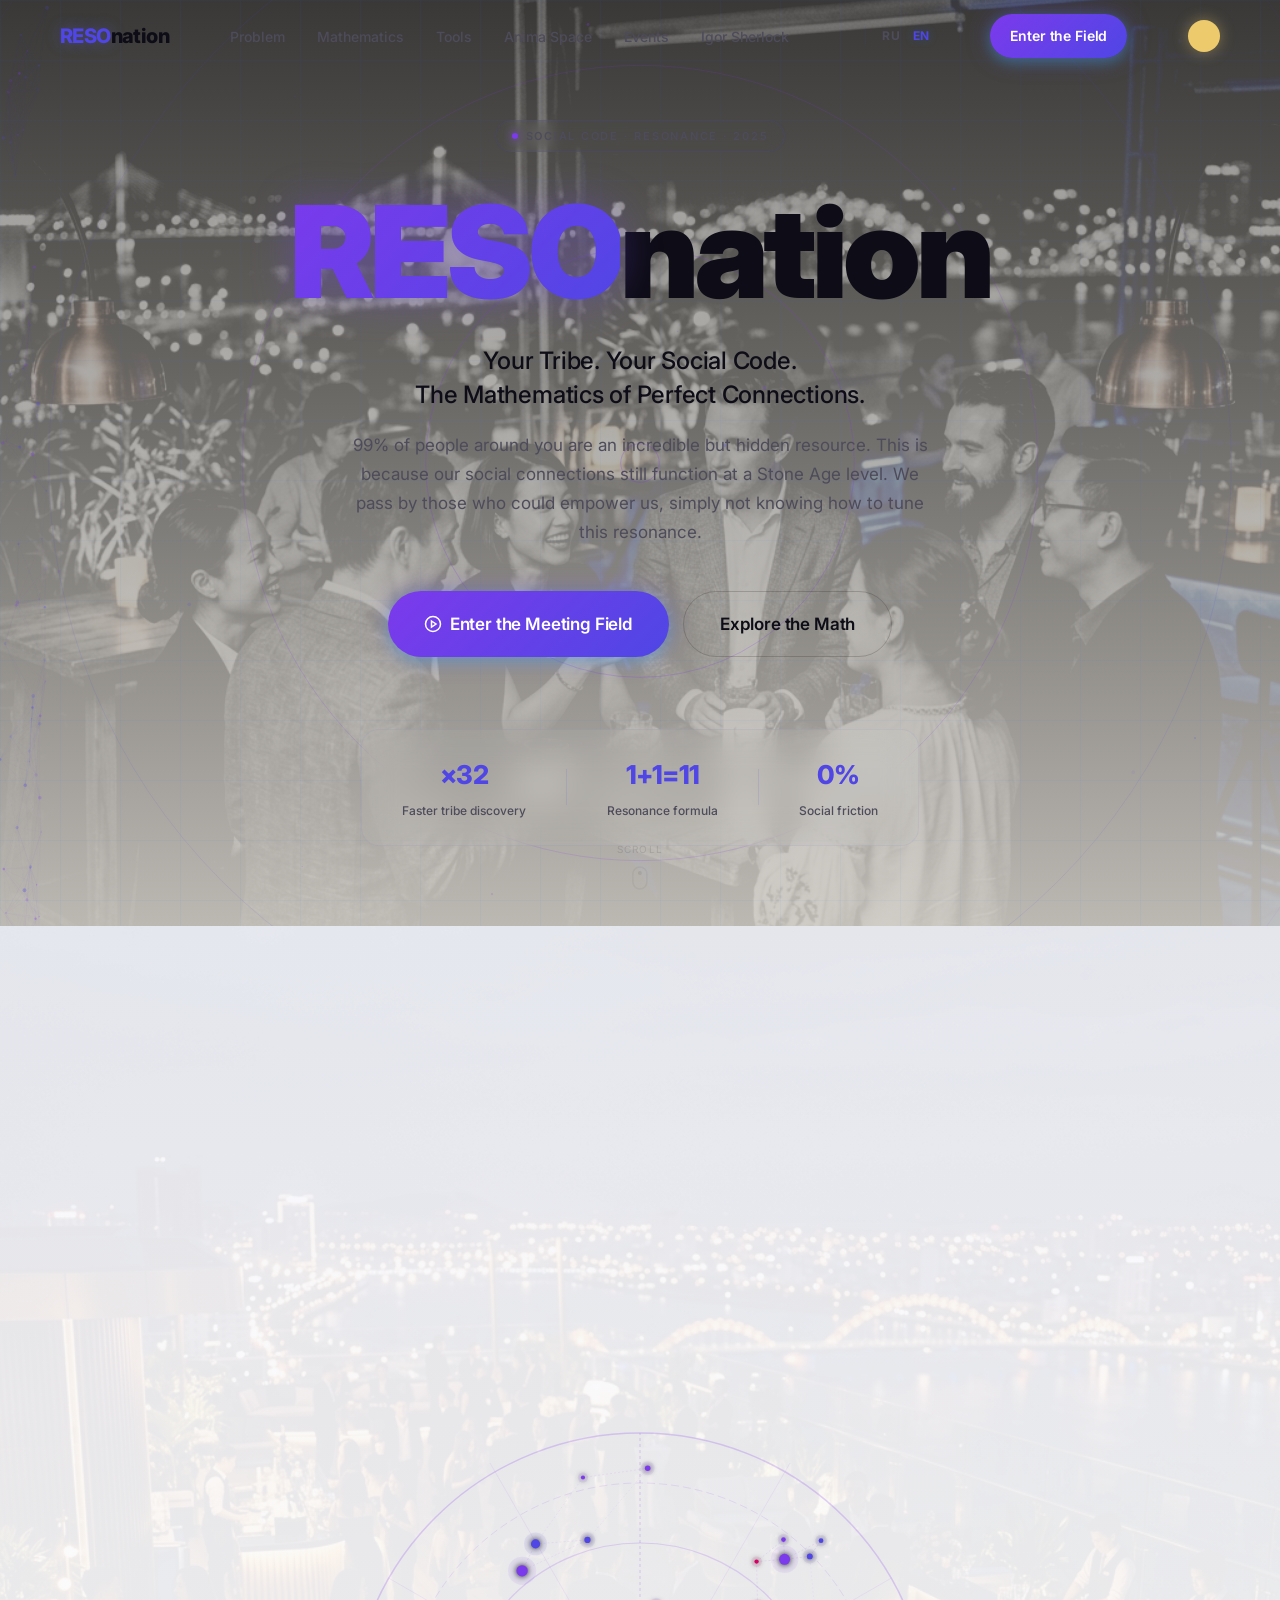
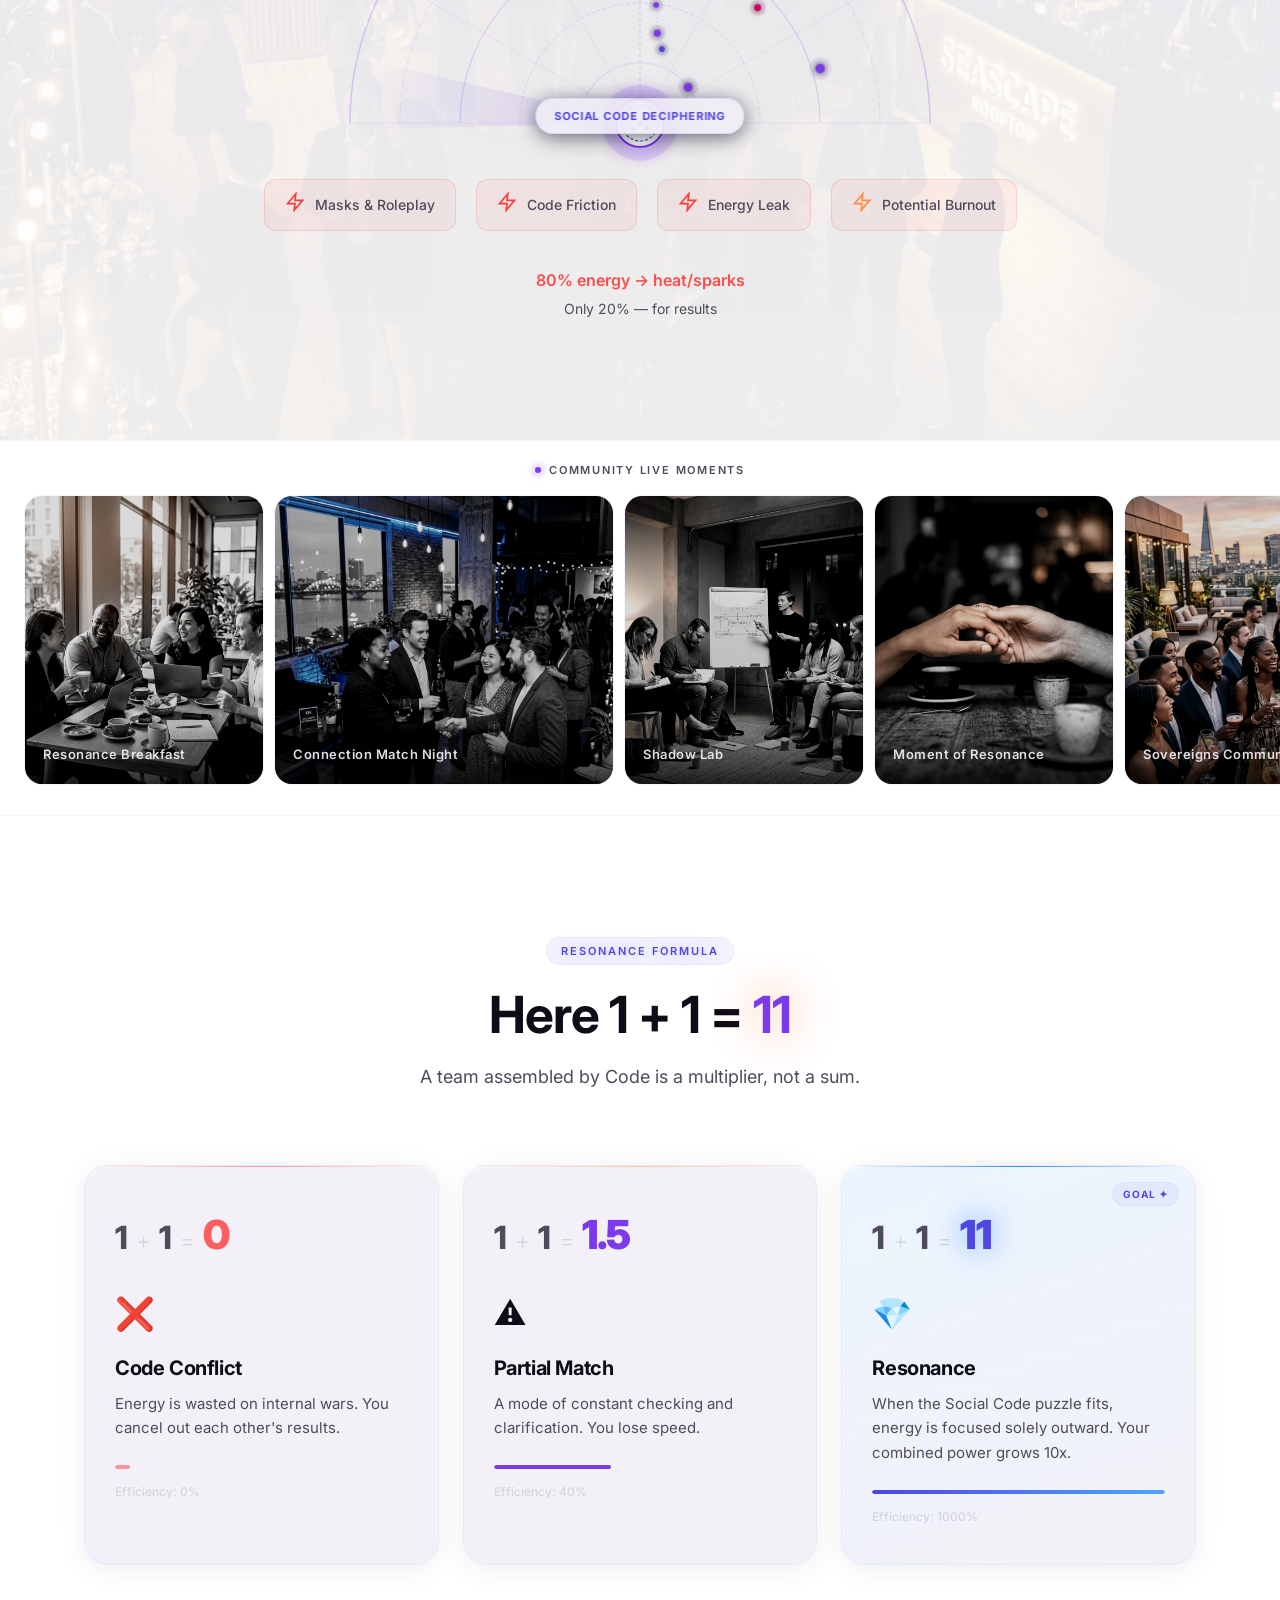
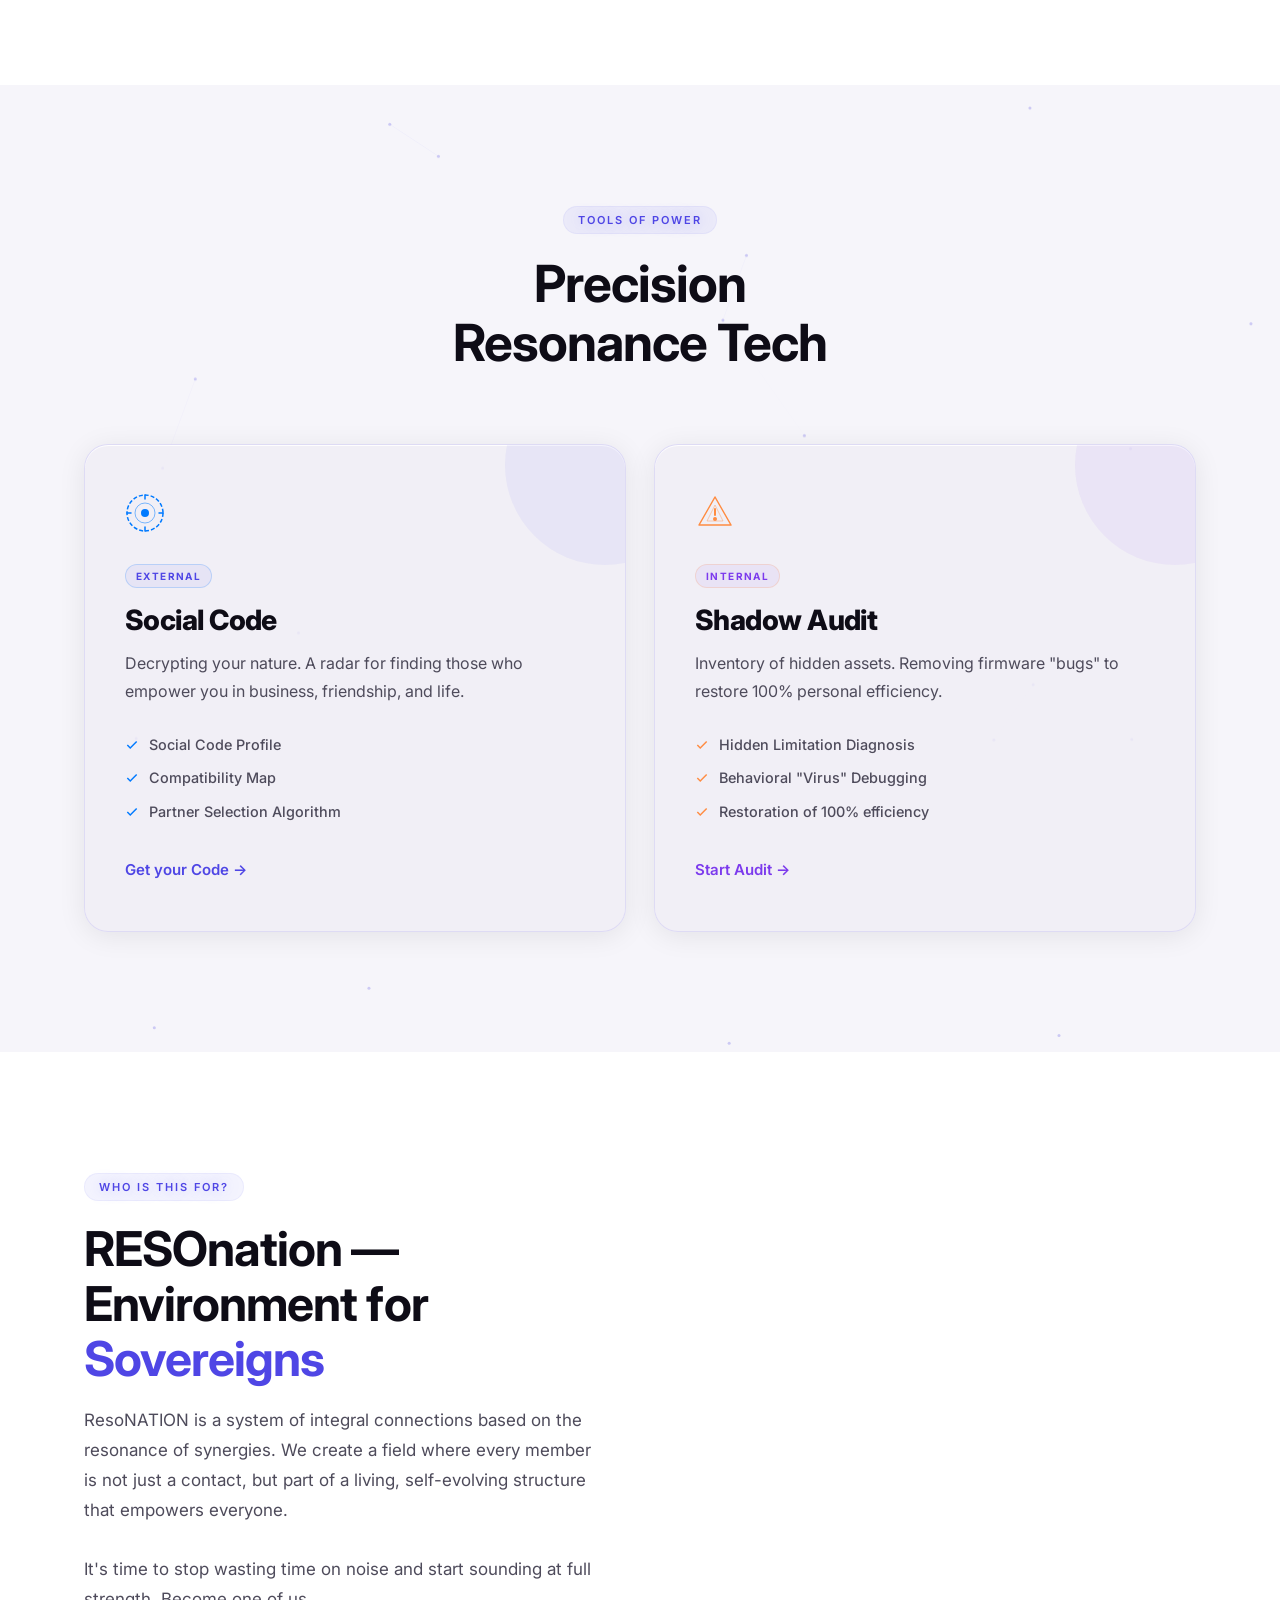
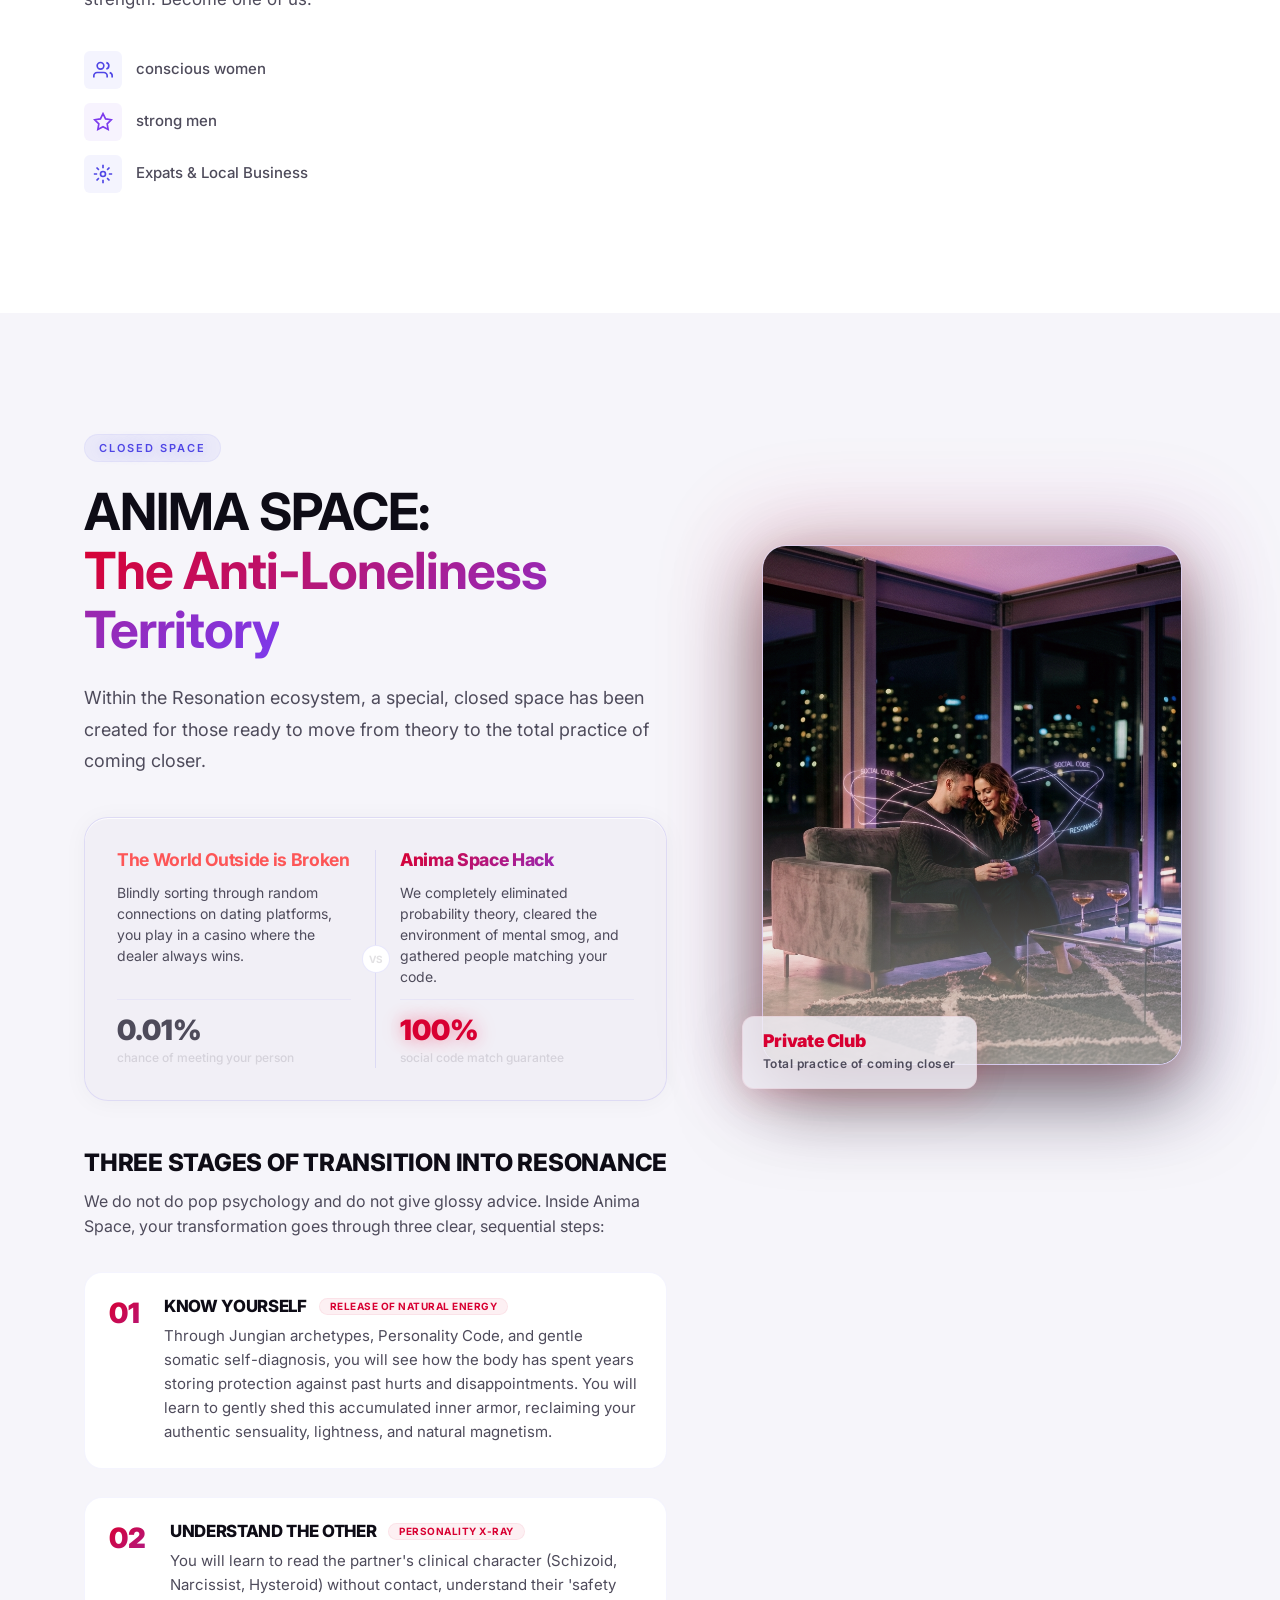
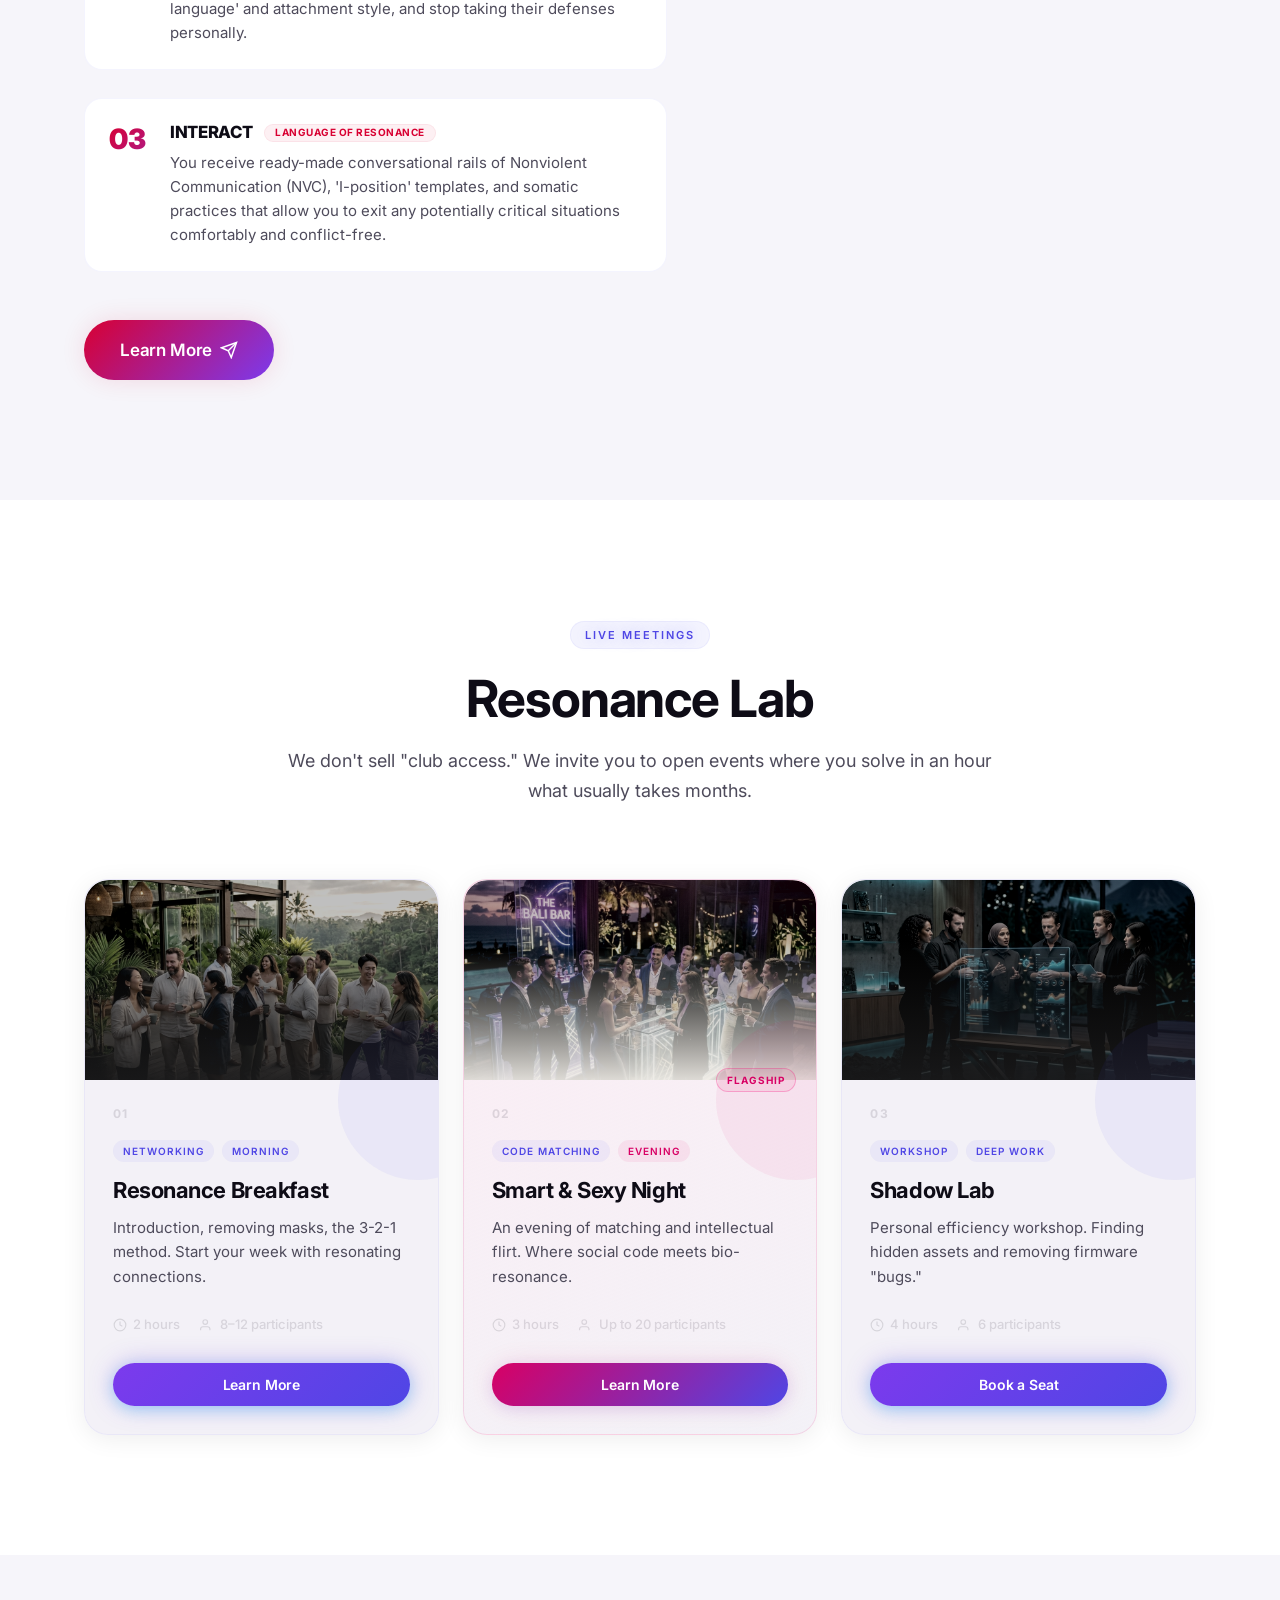
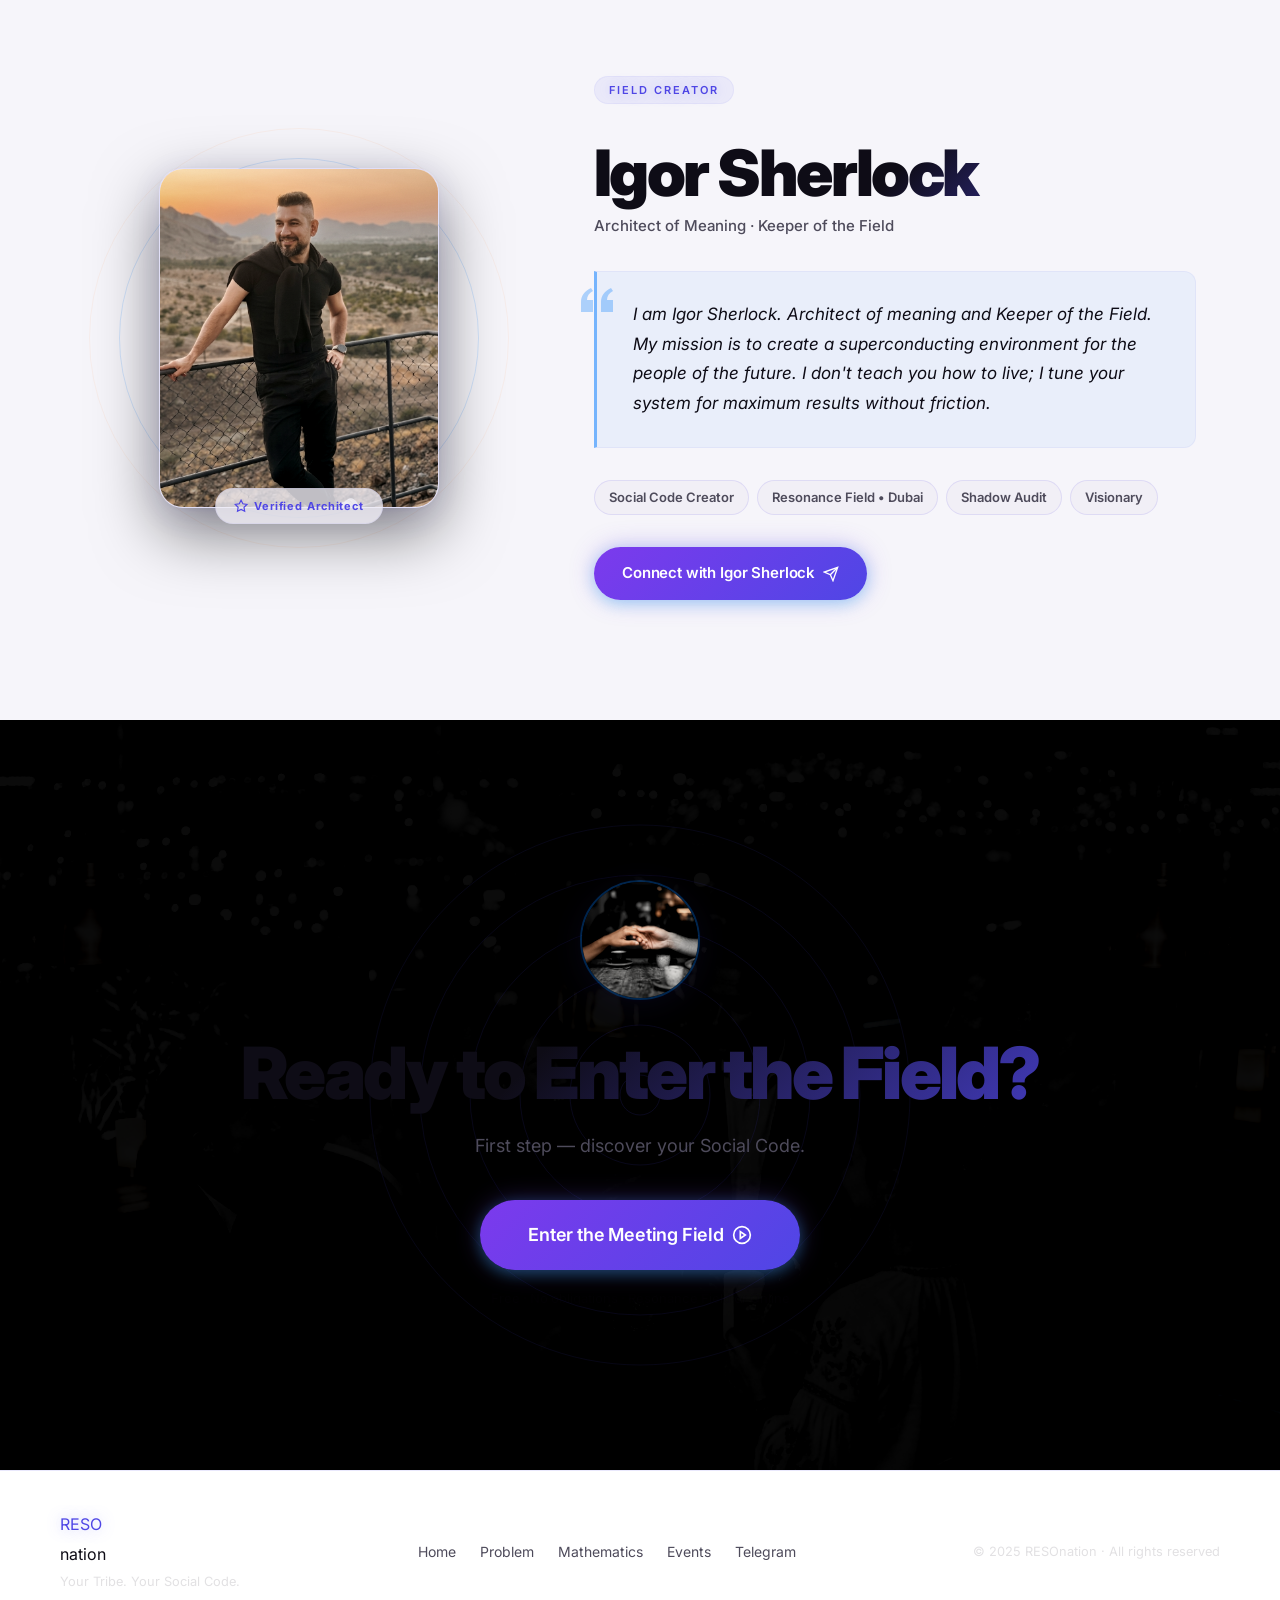
==== commit 2bdf86eb: "sync en.html photo strip with index.html" ====
--- a/en.html
+++ b/en.html
@@ -254,6 +254,7 @@
           <span>Sovereigns Community</span>
         </div>
       </div>
+      <!-- New 4 -->
       <div class="photo-strip__item">
         <img src="img-mastermind.png" alt="Resonation Mastermind" />
         <div class="photo-strip__overlay">
@@ -266,48 +267,16 @@
           <span>Premium Dinner</span>
         </div>
       </div>
-
-      <!-- Cloned for Infinite Scroll -->
       <div class="photo-strip__item">
-        <img src="img-breakfast.png" alt="Resonance Breakfast" />
-        <div class="photo-strip__overlay">
-          <span>Resonance Breakfast</span>
-        </div>
-      </div>
-      <div class="photo-strip__item photo-strip__item--wide">
-        <img src="img-match-night.png" alt="Connection Match Night" />
-        <div class="photo-strip__overlay">
-          <span>Connection Match Night</span>
+        <img src="img-workshop-v2.png" alt="Creative Workshop" />
+        <div class="photo-strip__overlay">
+          <span>Creative Workshop</span>
         </div>
       </div>
       <div class="photo-strip__item">
-        <img src="img-shadow-lab.png" alt="Shadow Lab" />
-        <div class="photo-strip__overlay">
-          <span>Shadow Lab</span>
-        </div>
-      </div>
-      <div class="photo-strip__item">
-        <img src="img-connection.png" alt="Moment of Resonance" />
-        <div class="photo-strip__overlay">
-          <span>Moment of Resonance</span>
-        </div>
-      </div>
-      <div class="photo-strip__item photo-strip__item--wide">
-        <img src="img-sovereigns-v2.png" alt="Sovereigns Community" />
-        <div class="photo-strip__overlay">
-          <span>Sovereigns Community</span>
-        </div>
-      </div>
-      <div class="photo-strip__item">
-        <img src="img-mastermind.png" alt="Resonation Mastermind" />
-        <div class="photo-strip__overlay">
-          <span>Mastermind Session</span>
-        </div>
-      </div>
-      <div class="photo-strip__item photo-strip__item--wide">
-        <img src="img-dinner.png" alt="Resonation Dinner" />
-        <div class="photo-strip__overlay">
-          <span>Premium Dinner</span>
+        <img src="img-networking-rooftop.png" alt="Rooftop Networking" />
+        <div class="photo-strip__overlay">
+          <span>Rooftop Networking</span>
         </div>
       </div>
     </div>
